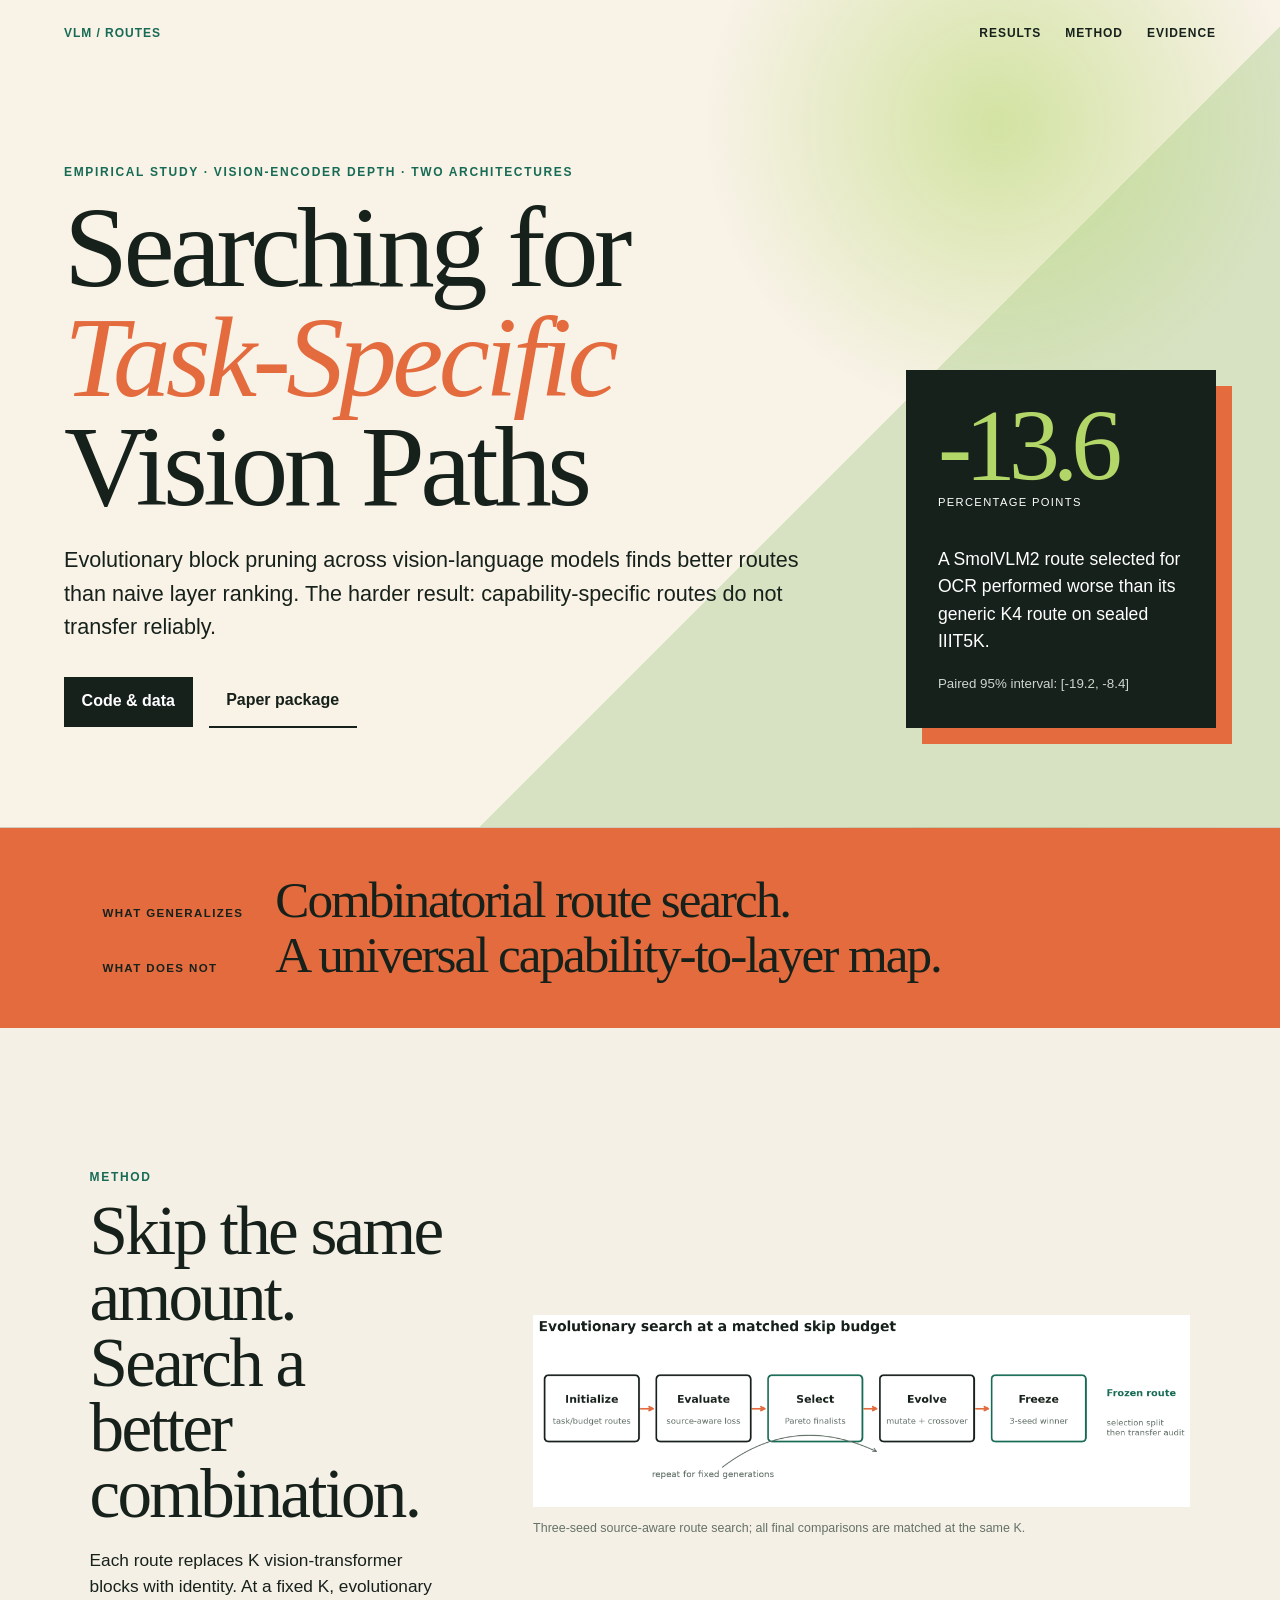
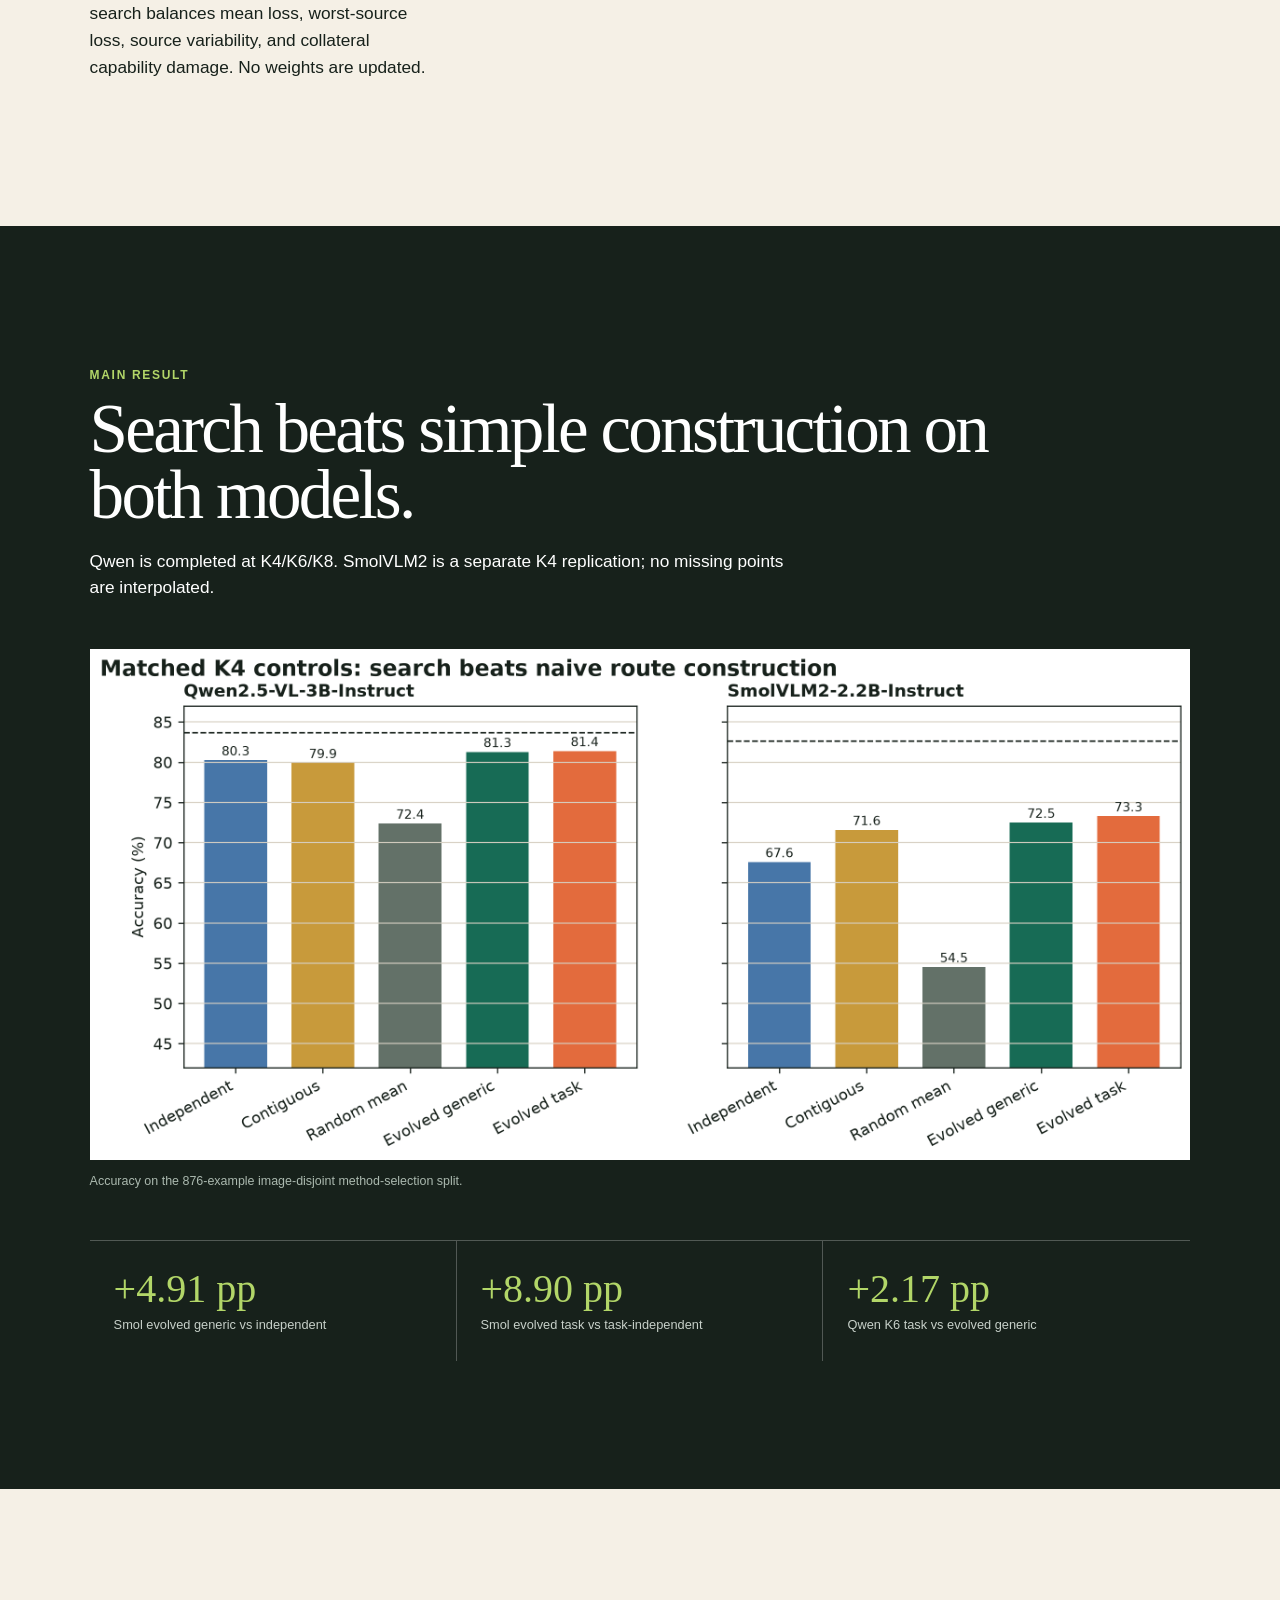
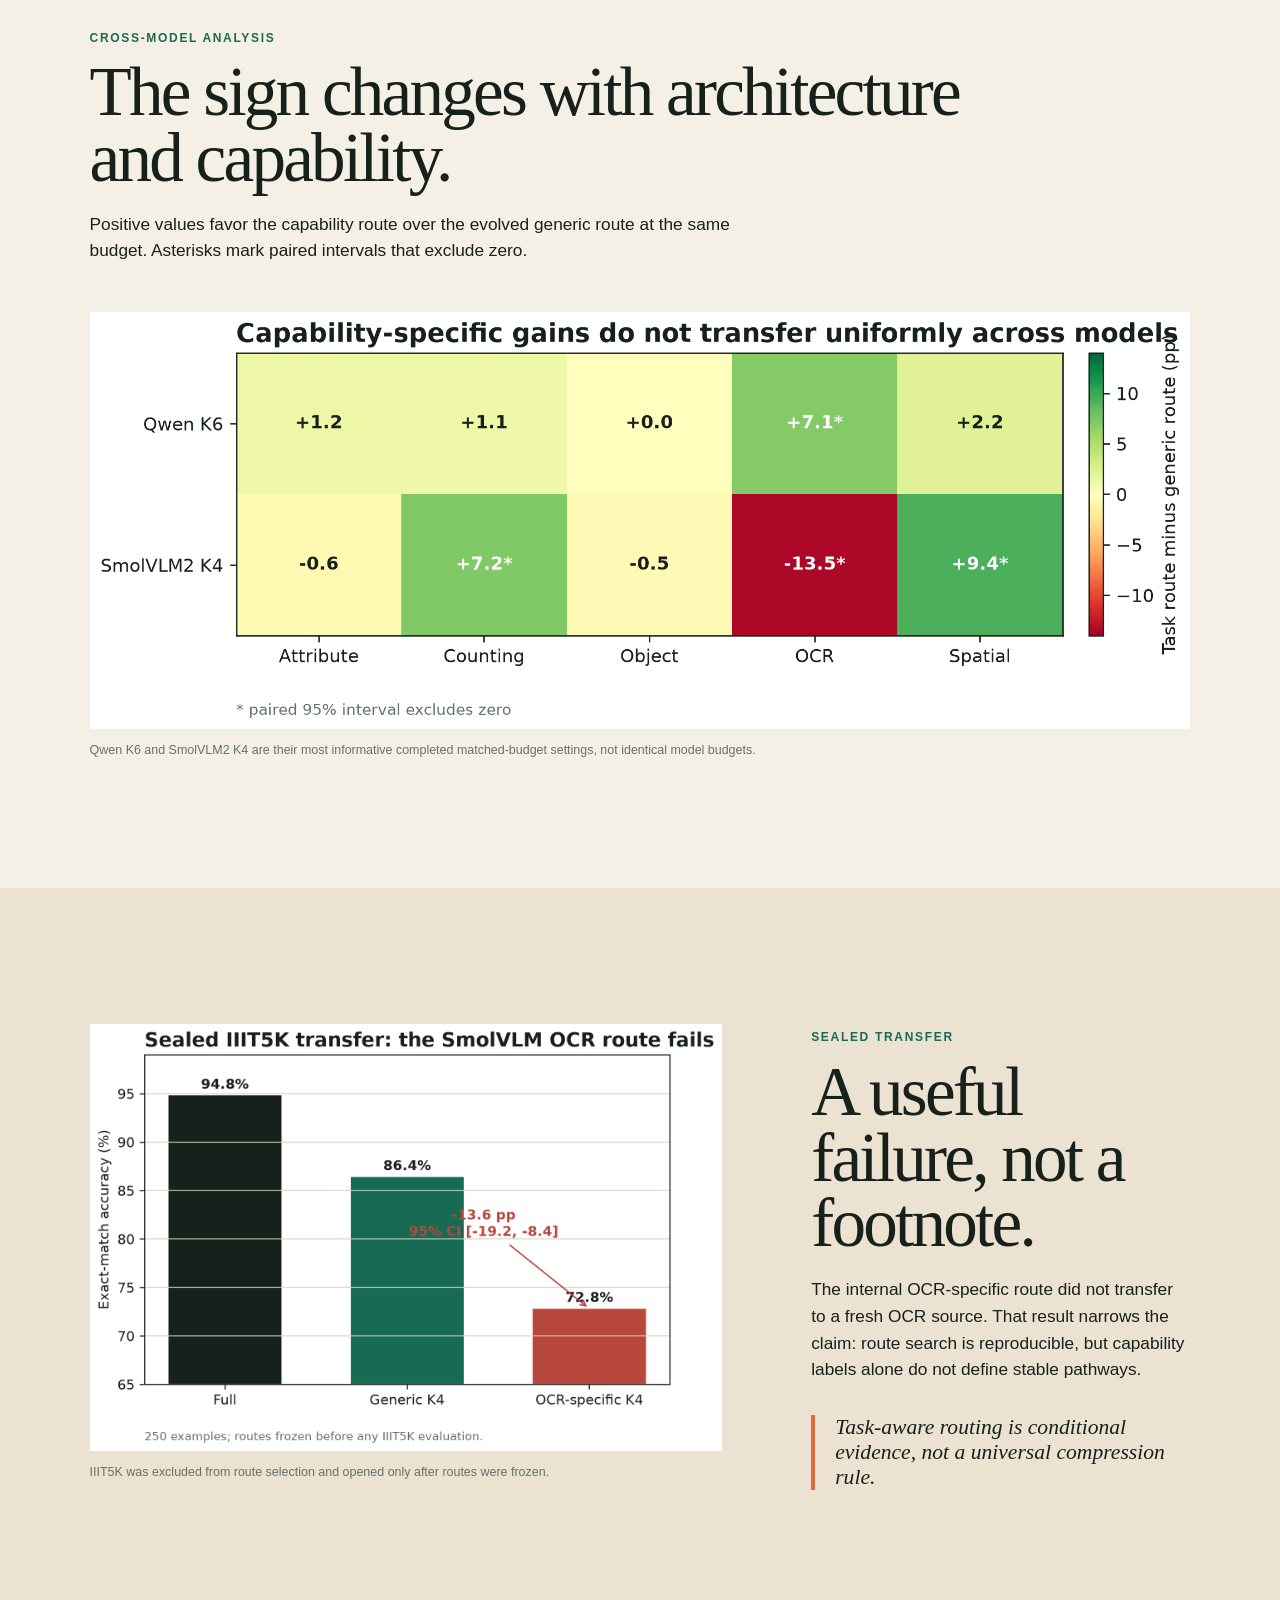
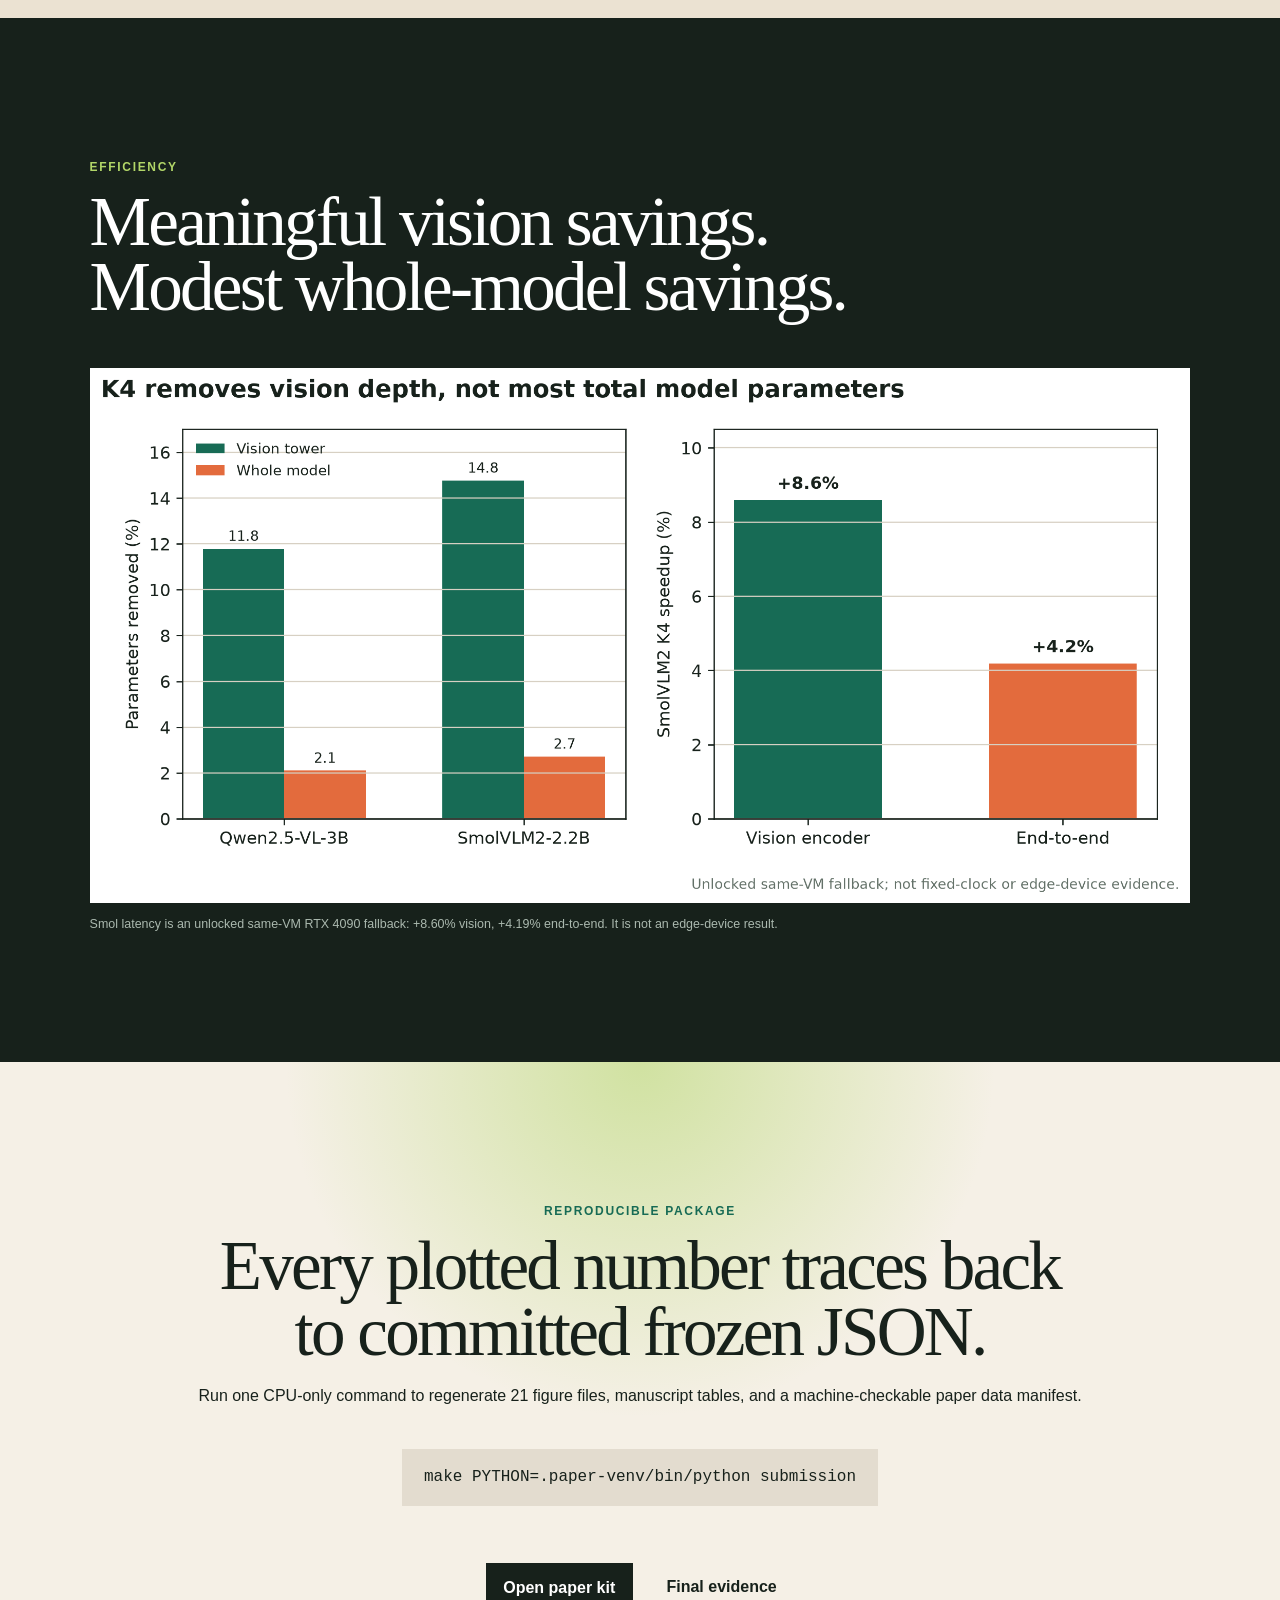
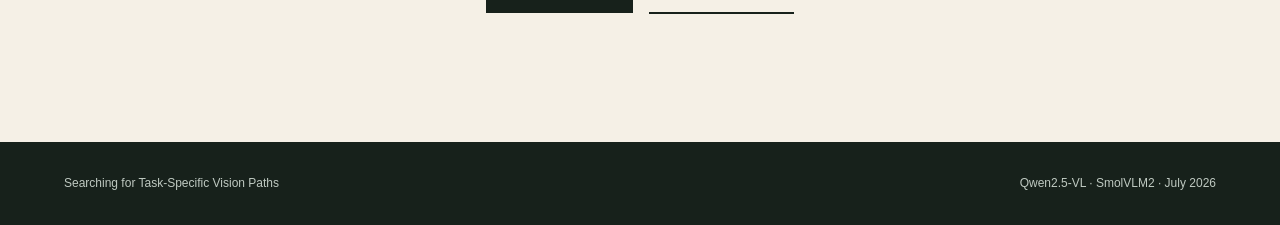
==== docs/index.html @ 417203da "Publish research site from docs" ====
<!doctype html>
<html lang="en">
<head>
  <meta charset="utf-8">
  <meta name="viewport" content="width=device-width, initial-scale=1">
  <meta name="description" content="Evolutionary vision-block pruning across Qwen2.5-VL and SmolVLM2.">
  <title>Searching for Task-Specific Vision Paths</title>
  <link rel="stylesheet" href="styles.css">
</head>
<body>
  <header class="hero">
    <nav><a class="mark" href="#top">VLM / ROUTES</a><div><a href="#results">Results</a><a href="#method">Method</a><a href="#evidence">Evidence</a></div></nav>
    <div id="top" class="hero-grid">
      <div>
        <p class="eyebrow">Empirical study · vision-encoder depth · two architectures</p>
        <h1>Searching for<br><em>Task-Specific</em><br>Vision Paths</h1>
        <p class="dek">Evolutionary block pruning across vision-language models finds better routes than naive layer ranking. The harder result: capability-specific routes do not transfer reliably.</p>
        <div class="actions"><a class="primary" href="https://github.com/TarunTomar122/vlm-bench">Code & data</a><a href="#paper">Paper package</a></div>
      </div>
      <aside class="finding-card">
        <span class="number">-13.6</span><span class="unit">percentage points</span>
        <p>A SmolVLM2 route selected for OCR performed worse than its generic K4 route on sealed IIIT5K.</p>
        <small>Paired 95% interval: [-19.2, -8.4]</small>
      </aside>
    </div>
  </header>

  <main>
    <section class="claim-band">
      <p>What generalizes</p><h2>Combinatorial route search.</h2>
      <p>What does not</p><h2>A universal capability-to-layer map.</h2>
    </section>

    <section id="method" class="section split">
      <div class="section-copy"><p class="eyebrow">Method</p><h2>Skip the same amount.<br>Search a better combination.</h2><p>Each route replaces K vision-transformer blocks with identity. At a fixed K, evolutionary search balances mean loss, worst-source loss, source variability, and collateral capability damage. No weights are updated.</p></div>
      <figure><img src="assets/generated-method-overview.png" alt="Evolutionary route search from initialization through frozen route selection"><figcaption>Three-seed source-aware route search; all final comparisons are matched at the same K.</figcaption></figure>
    </section>

    <section id="results" class="section dark">
      <div class="section-heading"><p class="eyebrow">Main result</p><h2>Search beats simple construction on both models.</h2><p>Qwen is completed at K4/K6/K8. SmolVLM2 is a separate K4 replication; no missing points are interpolated.</p></div>
      <figure class="wide"><img src="assets/generated-matched-k4-controls.png" alt="Matched K4 accuracy controls on Qwen and SmolVLM2"><figcaption>Accuracy on the 876-example image-disjoint method-selection split.</figcaption></figure>
      <div class="metrics"><div><strong>+4.91 pp</strong><span>Smol evolved generic vs independent</span></div><div><strong>+8.90 pp</strong><span>Smol evolved task vs task-independent</span></div><div><strong>+2.17 pp</strong><span>Qwen K6 task vs evolved generic</span></div></div>
    </section>

    <section class="section">
      <div class="section-heading"><p class="eyebrow">Cross-model analysis</p><h2>The sign changes with architecture and capability.</h2><p>Positive values favor the capability route over the evolved generic route at the same budget. Asterisks mark paired intervals that exclude zero.</p></div>
      <figure class="wide"><img src="assets/generated-cross-model-capability-heatmap.png" alt="Task-route advantage heatmap across capabilities and models"><figcaption>Qwen K6 and SmolVLM2 K4 are their most informative completed matched-budget settings, not identical model budgets.</figcaption></figure>
    </section>

    <section id="evidence" class="section transfer split reverse">
      <figure><img src="assets/generated-fresh-ocr-transfer.png" alt="Full, generic K4, and OCR-specific K4 SmolVLM2 accuracy on IIIT5K"><figcaption>IIIT5K was excluded from route selection and opened only after routes were frozen.</figcaption></figure>
      <div class="section-copy"><p class="eyebrow">Sealed transfer</p><h2>A useful failure, not a footnote.</h2><p>The internal OCR-specific route did not transfer to a fresh OCR source. That result narrows the claim: route search is reproducible, but capability labels alone do not define stable pathways.</p><blockquote>Task-aware routing is conditional evidence, not a universal compression rule.</blockquote></div>
    </section>

    <section class="section dark efficiency">
      <div class="section-heading"><p class="eyebrow">Efficiency</p><h2>Meaningful vision savings.<br>Modest whole-model savings.</h2></div>
      <figure class="wide"><img src="assets/generated-efficiency-summary.png" alt="K4 parameter reduction and SmolVLM2 latency speedup"><figcaption>Smol latency is an unlocked same-VM RTX 4090 fallback: +8.60% vision, +4.19% end-to-end. It is not an edge-device result.</figcaption></figure>
    </section>

    <section id="paper" class="section paper-cta">
      <p class="eyebrow">Reproducible package</p><h2>Every plotted number traces back to committed frozen JSON.</h2><p>Run one CPU-only command to regenerate 21 figure files, manuscript tables, and a machine-checkable paper data manifest.</p><code>make PYTHON=.paper-venv/bin/python submission</code><div class="actions"><a class="primary" href="https://github.com/TarunTomar122/vlm-bench/tree/main/paper">Open paper kit</a><a href="https://github.com/TarunTomar122/vlm-bench/tree/main/results/cross-model-replication-k4">Final evidence</a></div>
    </section>
  </main>

  <footer><span>Searching for Task-Specific Vision Paths</span><span>Qwen2.5-VL · SmolVLM2 · July 2026</span></footer>
</body>
</html>
---- docs/styles.css ----
:root { --ink:#17211b; --paper:#f5f0e6; --cream:#ebe2d2; --green:#176b55; --lime:#b2d668; --orange:#e36b3d; --muted:#657168; --line:rgba(23,33,27,.18); }
* { box-sizing:border-box; }
html { scroll-behavior:smooth; }
body { margin:0; background:var(--paper); color:var(--ink); font-family:"Trebuchet MS","Avenir Next",sans-serif; line-height:1.55; }
a { color:inherit; }
.hero { min-height:92vh; padding:1.5rem clamp(1.2rem,5vw,5.5rem) 4rem; background:radial-gradient(circle at 78% 15%,rgba(178,214,104,.54),transparent 24%),linear-gradient(135deg,#f8f2e7 0 62%,#d7e2c2 62%); border-bottom:1px solid var(--line); }
nav { display:flex; justify-content:space-between; align-items:center; text-transform:uppercase; letter-spacing:.08em; font-size:.75rem; font-weight:700; }
nav div { display:flex; gap:1.5rem; } nav a { text-decoration:none; } .mark { color:var(--green); }
.hero-grid { max-width:1280px; margin:clamp(5rem,12vh,9rem) auto 0; display:grid; grid-template-columns:minmax(0,1.55fr) minmax(270px,.65fr); gap:8vw; align-items:end; }
.eyebrow { color:var(--green); text-transform:uppercase; letter-spacing:.14em; font-weight:800; font-size:.75rem; }
h1,h2 { font-family:Georgia,"Times New Roman",serif; letter-spacing:-.04em; line-height:.95; margin:.35rem 0 1.25rem; }
h1 { font-size:clamp(3.9rem,9vw,8.8rem); font-weight:500; } h1 em { color:var(--orange); font-weight:500; }
h2 { font-size:clamp(2.5rem,5.4vw,5.3rem); font-weight:500; }
.dek { max-width:760px; font-size:clamp(1.05rem,1.8vw,1.35rem); }
.actions { display:flex; gap:1rem; align-items:center; margin-top:2rem; flex-wrap:wrap; }
.actions a { padding:.8rem 1.1rem; font-weight:800; text-decoration:none; border-bottom:2px solid var(--ink); }
.actions .primary { background:var(--ink); color:white; border:0; }
.finding-card { background:var(--ink); color:white; padding:2rem; transform:rotate(1.5deg); box-shadow:16px 16px 0 var(--orange); }
.finding-card .number { display:block; color:var(--lime); font:500 clamp(4rem,8vw,7.5rem)/.85 Georgia,serif; letter-spacing:-.07em; }
.finding-card .unit { text-transform:uppercase; letter-spacing:.12em; font-size:.7rem; }
.finding-card p { font-size:1.1rem; margin:2rem 0 1rem; }
.finding-card small { color:#ccd6ce; }
.claim-band { display:grid; grid-template-columns:auto 1fr; gap:.4rem 2rem; align-items:baseline; padding:3rem clamp(1.2rem,8vw,9rem); background:var(--orange); }
.claim-band p { margin:0; text-transform:uppercase; font-size:.72rem; letter-spacing:.12em; font-weight:800; }
.claim-band h2 { margin:0; font-size:clamp(2rem,4vw,4.5rem); }
.section { padding:clamp(5rem,10vw,9rem) clamp(1.2rem,7vw,8rem); }
.split { display:grid; grid-template-columns:minmax(260px,.7fr) minmax(0,1.3fr); gap:7vw; align-items:center; }
.reverse { grid-template-columns:minmax(0,1.25fr) minmax(260px,.75fr); }
.section-copy p:not(.eyebrow), .section-heading>p:not(.eyebrow) { max-width:700px; font-size:1.08rem; }
figure { margin:0; } figure img { display:block; width:100%; height:auto; background:white; } figcaption { color:var(--muted); font-size:.78rem; margin-top:.75rem; max-width:850px; }
.wide { max-width:1120px; margin:3rem auto 0; }
.dark { background:var(--ink); color:white; } .dark .eyebrow { color:var(--lime); } .dark figcaption { color:#abb9af; }
.dark figure img { border:1px solid rgba(255,255,255,.15); }
.section-heading { max-width:900px; }
.metrics { max-width:1120px; margin:3rem auto 0; display:grid; grid-template-columns:repeat(3,1fr); border-top:1px solid rgba(255,255,255,.25); }
.metrics div { padding:1.5rem; border-right:1px solid rgba(255,255,255,.25); }
.metrics div:last-child { border:0; } .metrics strong { display:block; color:var(--lime); font:500 2.5rem Georgia,serif; } .metrics span { color:#c7d0c9; font-size:.8rem; }
.transfer { background:var(--cream); }
blockquote { margin:2rem 0 0; padding-left:1.25rem; border-left:4px solid var(--orange); font:italic 1.35rem Georgia,serif; }
.paper-cta { text-align:center; background:radial-gradient(circle at 50% 0,rgba(178,214,104,.55),transparent 38%); }
.paper-cta h2,.paper-cta p { max-width:900px; margin-left:auto; margin-right:auto; } .paper-cta code { display:inline-block; margin:1.5rem 0; padding:1rem 1.4rem; background:#e3dccf; font-size:clamp(.75rem,1.5vw,1rem); } .paper-cta .actions { justify-content:center; }
footer { display:flex; justify-content:space-between; gap:1rem; padding:2rem clamp(1.2rem,5vw,5rem); background:var(--ink); color:#bfc9c1; font-size:.75rem; }
@media (max-width:800px) { .hero { min-height:auto; background:radial-gradient(circle at 80% 8%,rgba(178,214,104,.55),transparent 20%),var(--paper); } nav div { display:none; } .hero-grid,.split,.reverse { grid-template-columns:1fr; } .finding-card { margin-top:2rem; transform:none; box-shadow:10px 10px 0 var(--orange); } .claim-band { grid-template-columns:1fr; gap:0; } .claim-band h2 { margin-bottom:1.5rem; } .metrics { grid-template-columns:1fr; } .metrics div { border-right:0; border-bottom:1px solid rgba(255,255,255,.25); } footer { flex-direction:column; } }
@media (prefers-reduced-motion:no-preference) { .hero-grid>* { animation:rise .7s ease-out both; } .hero-grid>*:nth-child(2) { animation-delay:.14s; } @keyframes rise { from { opacity:0; transform:translateY(24px); } to { opacity:1; transform:translateY(0); } } }
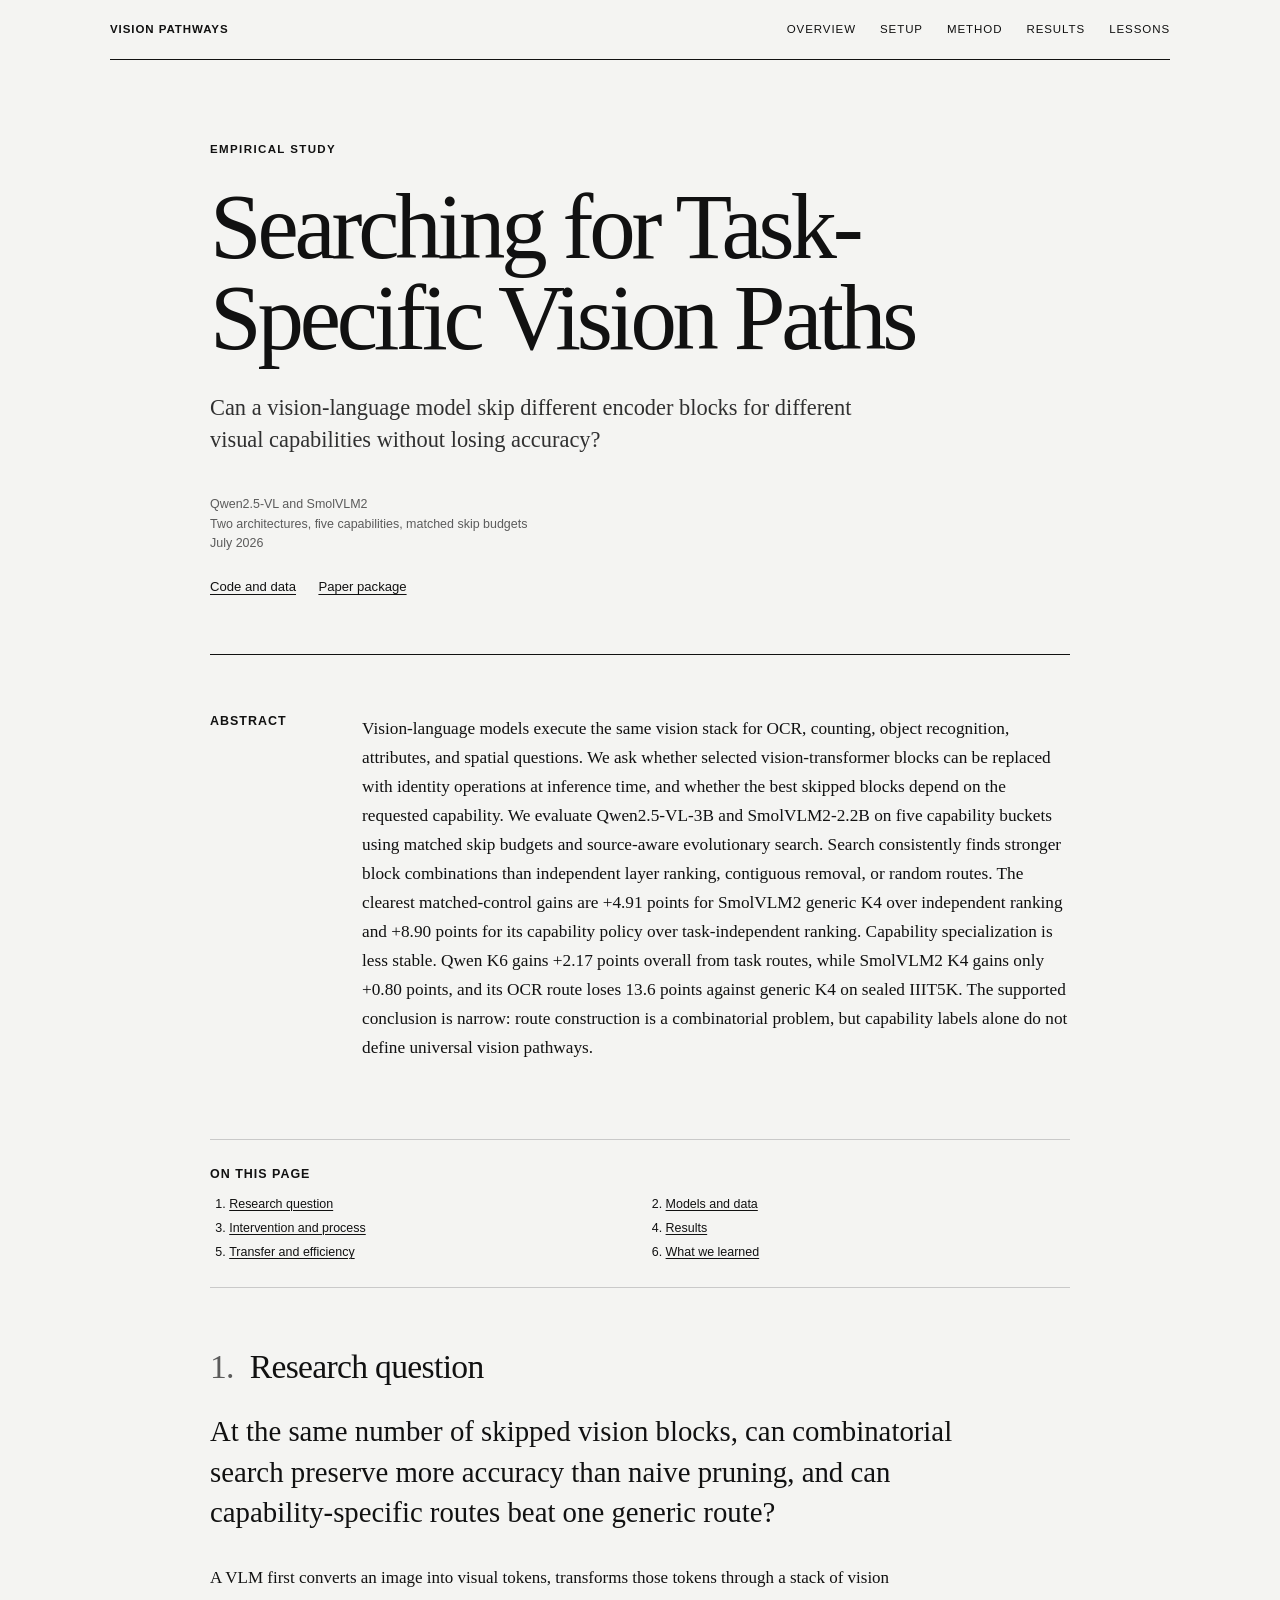
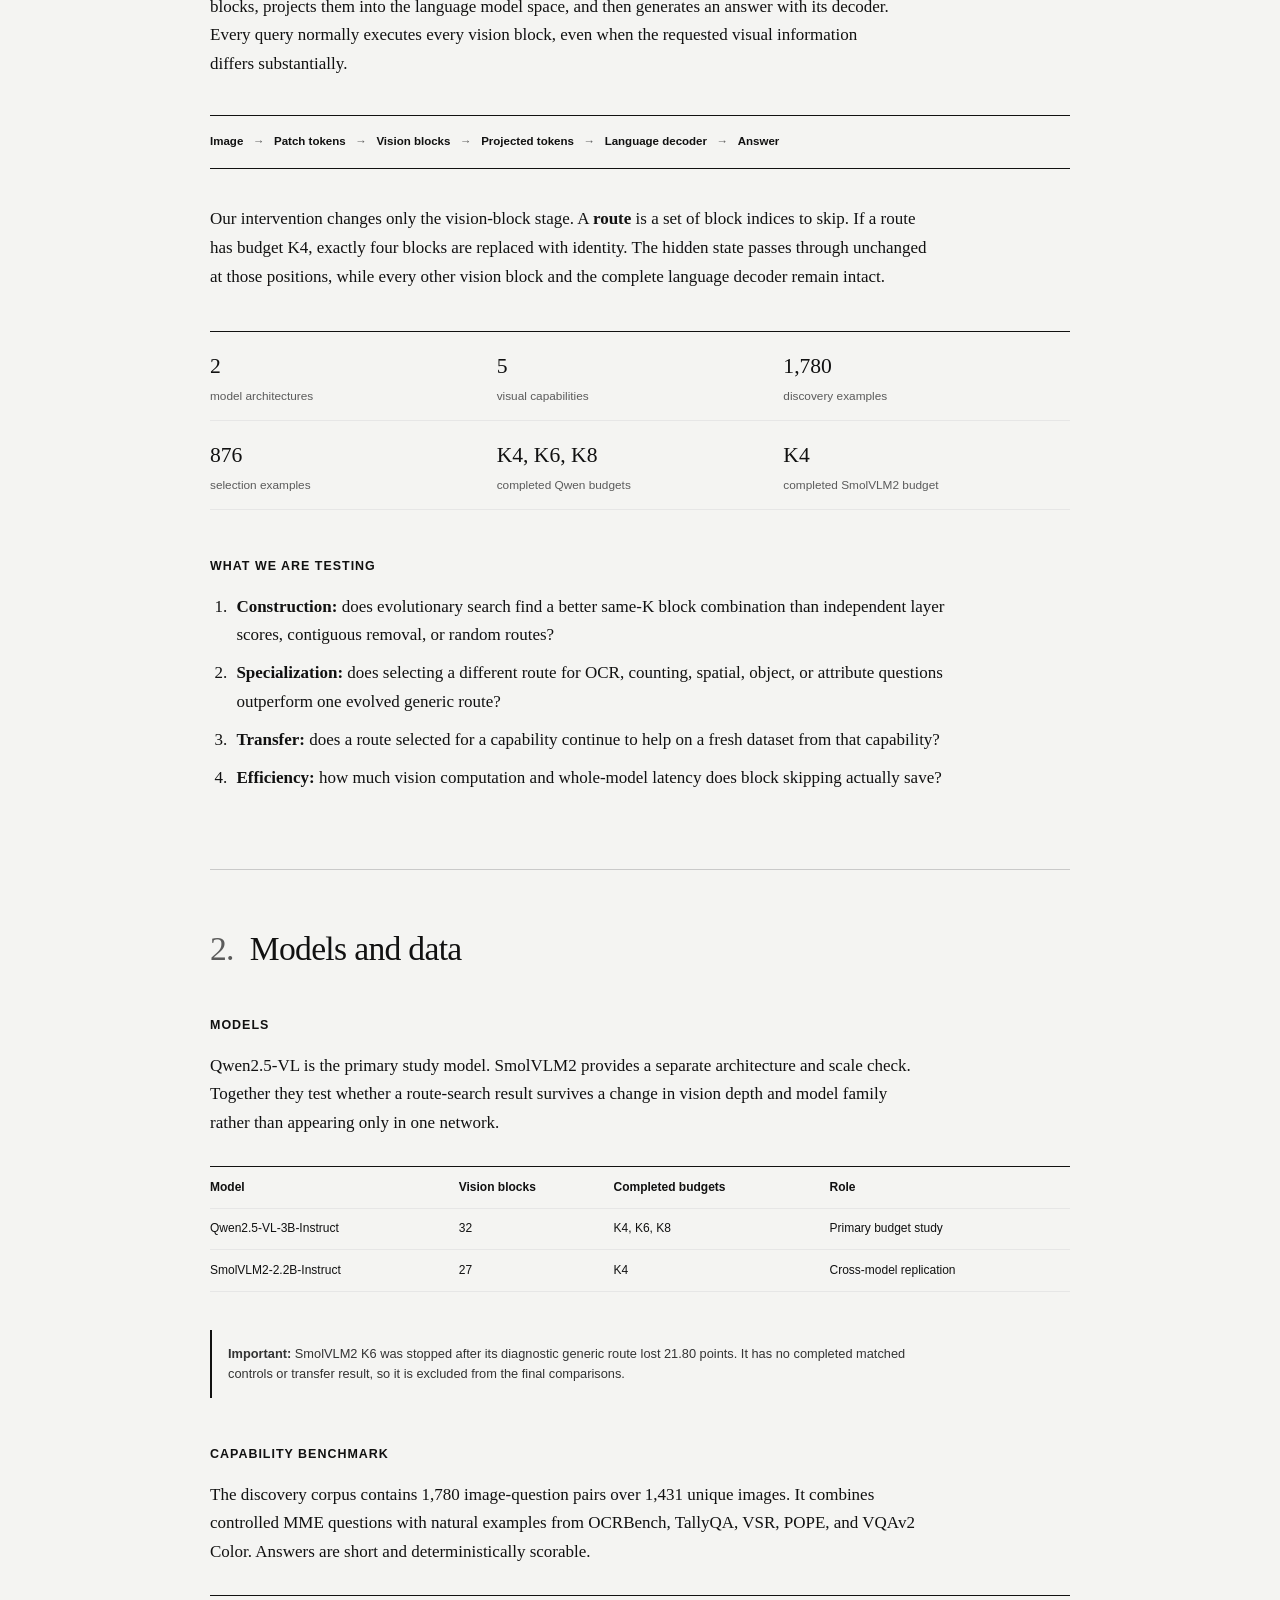
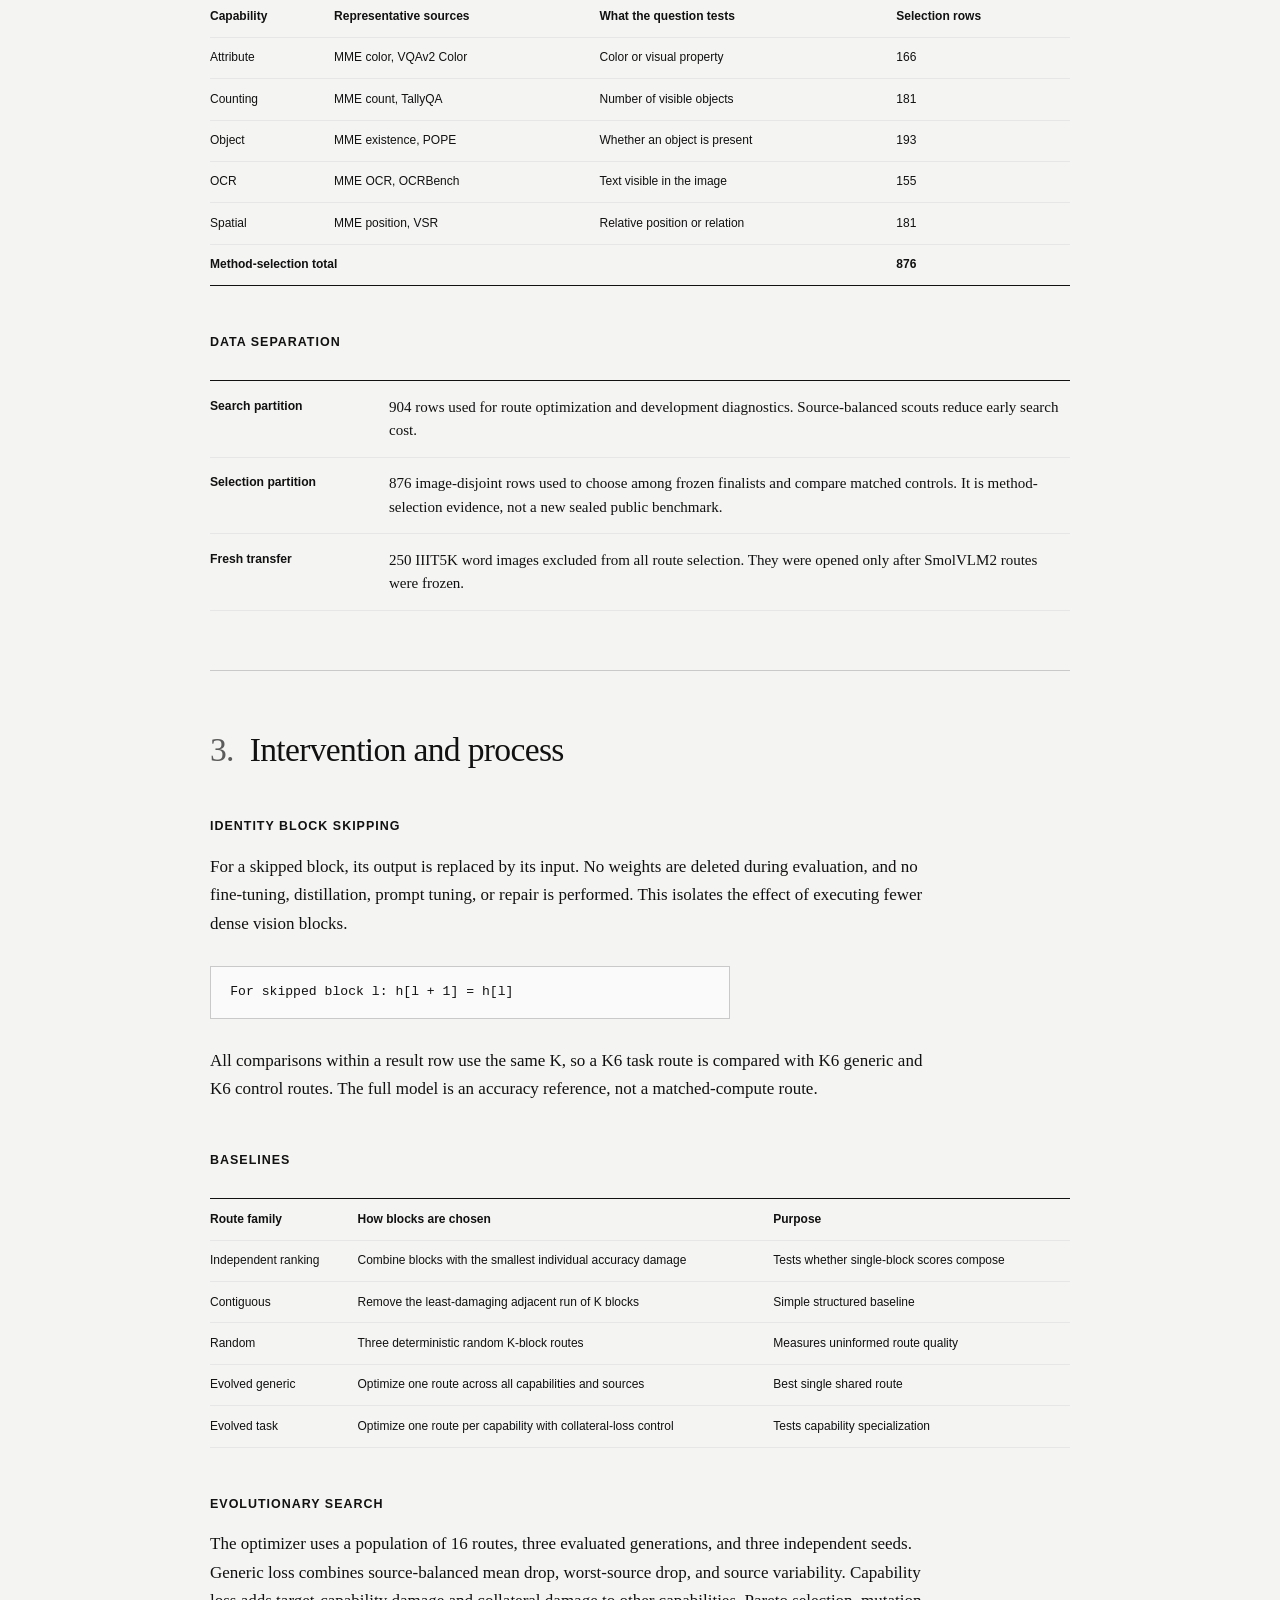
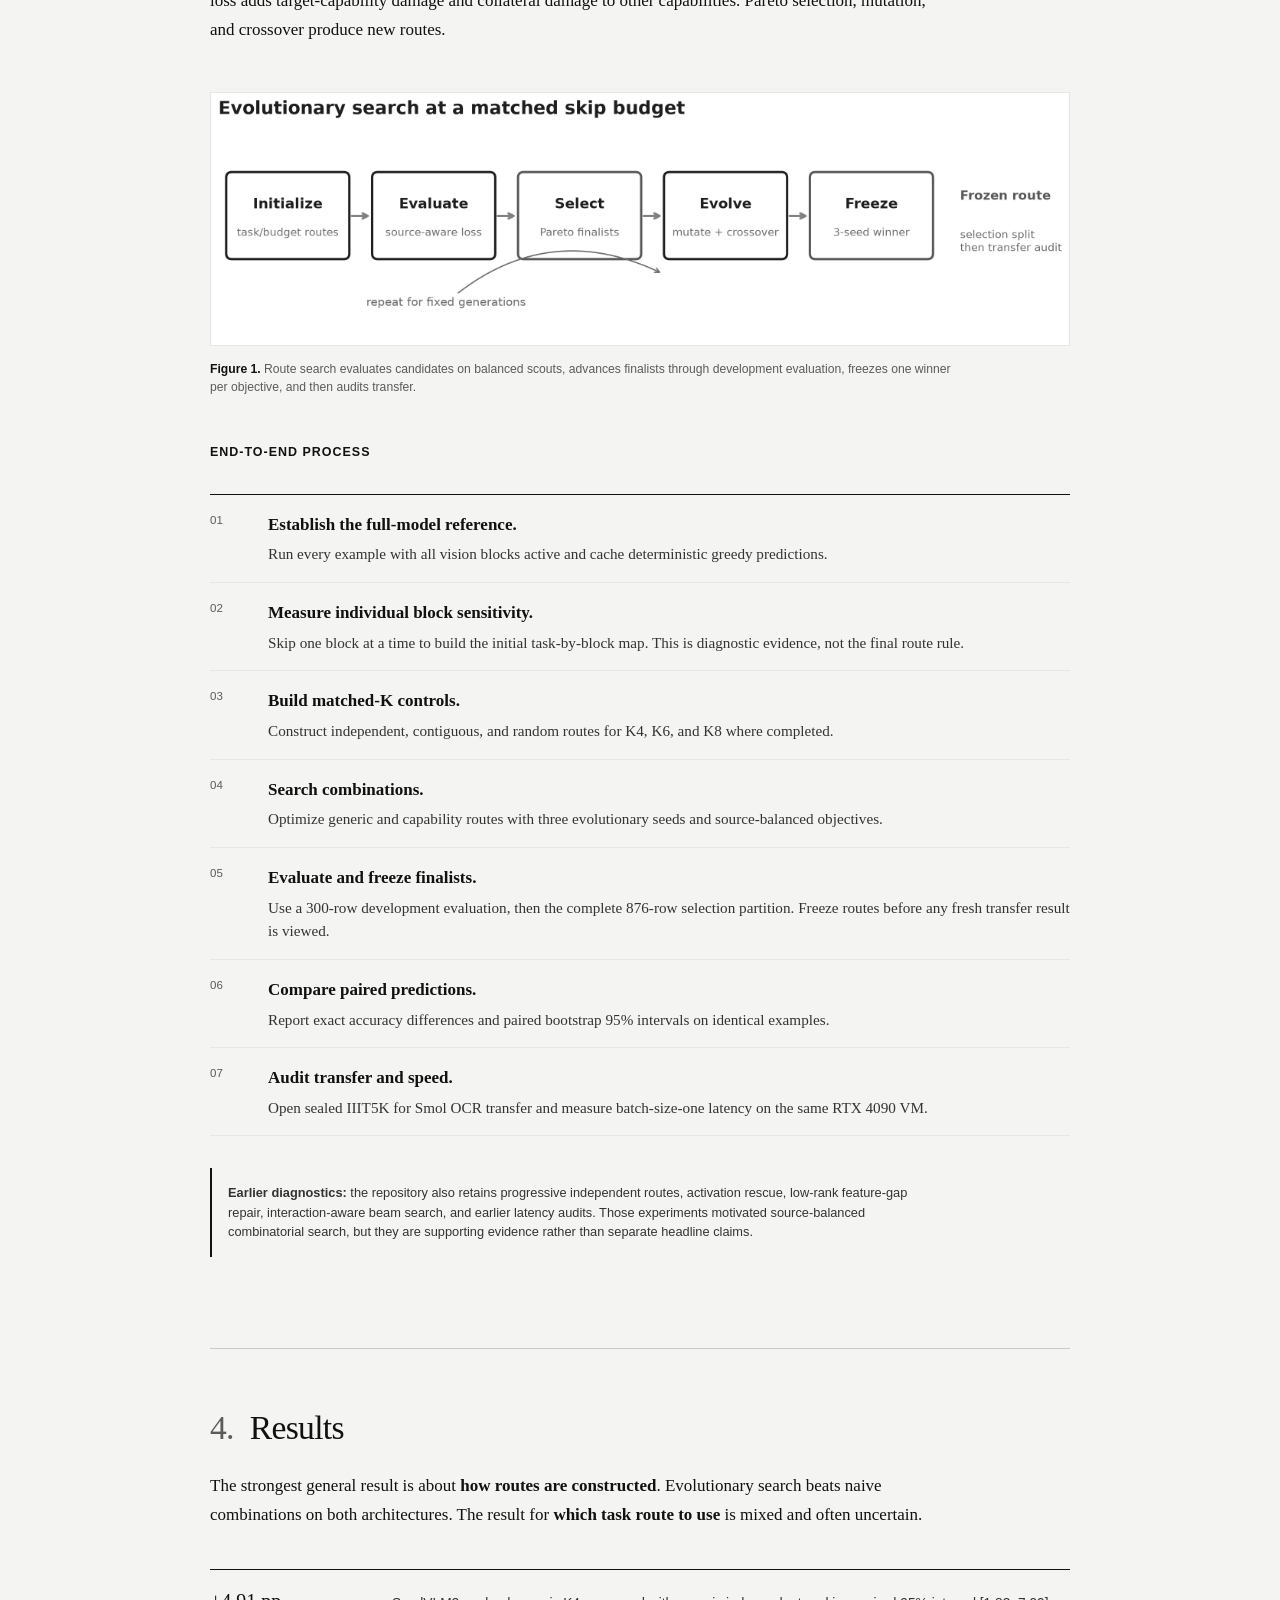
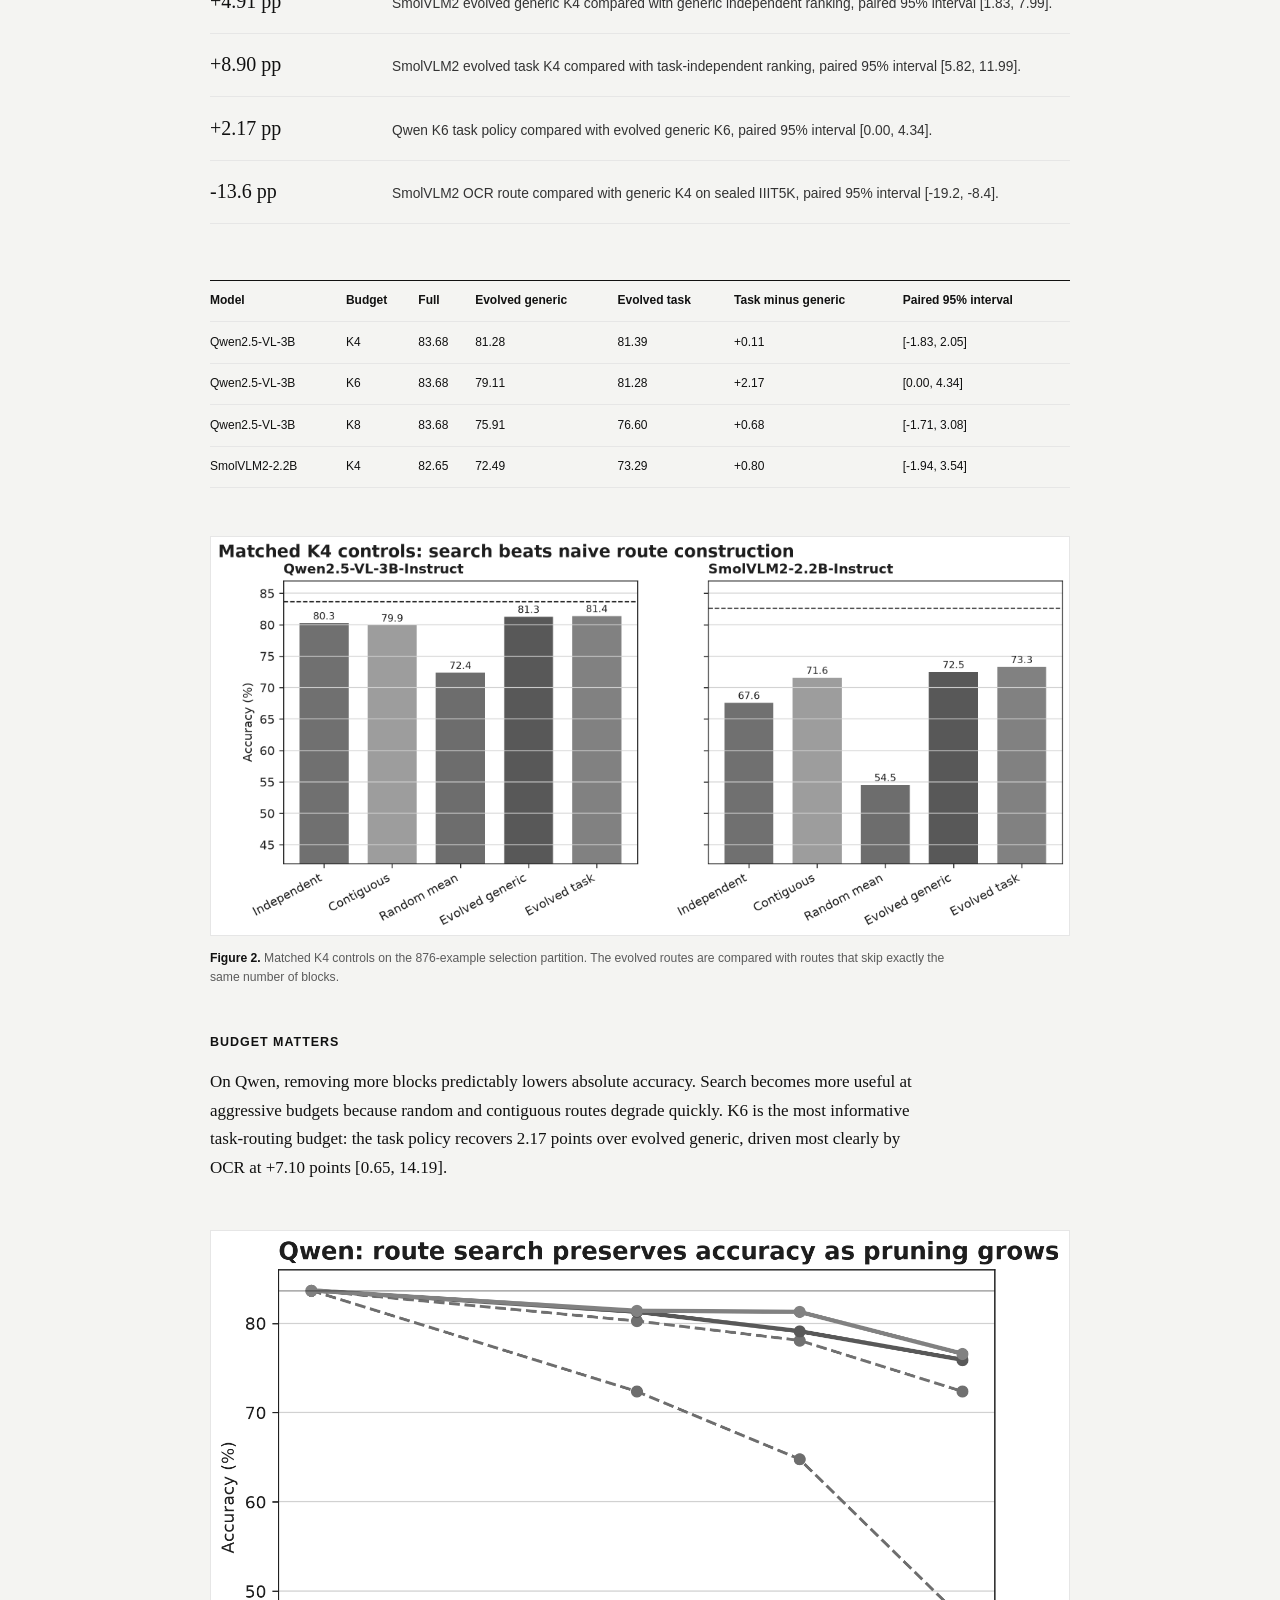
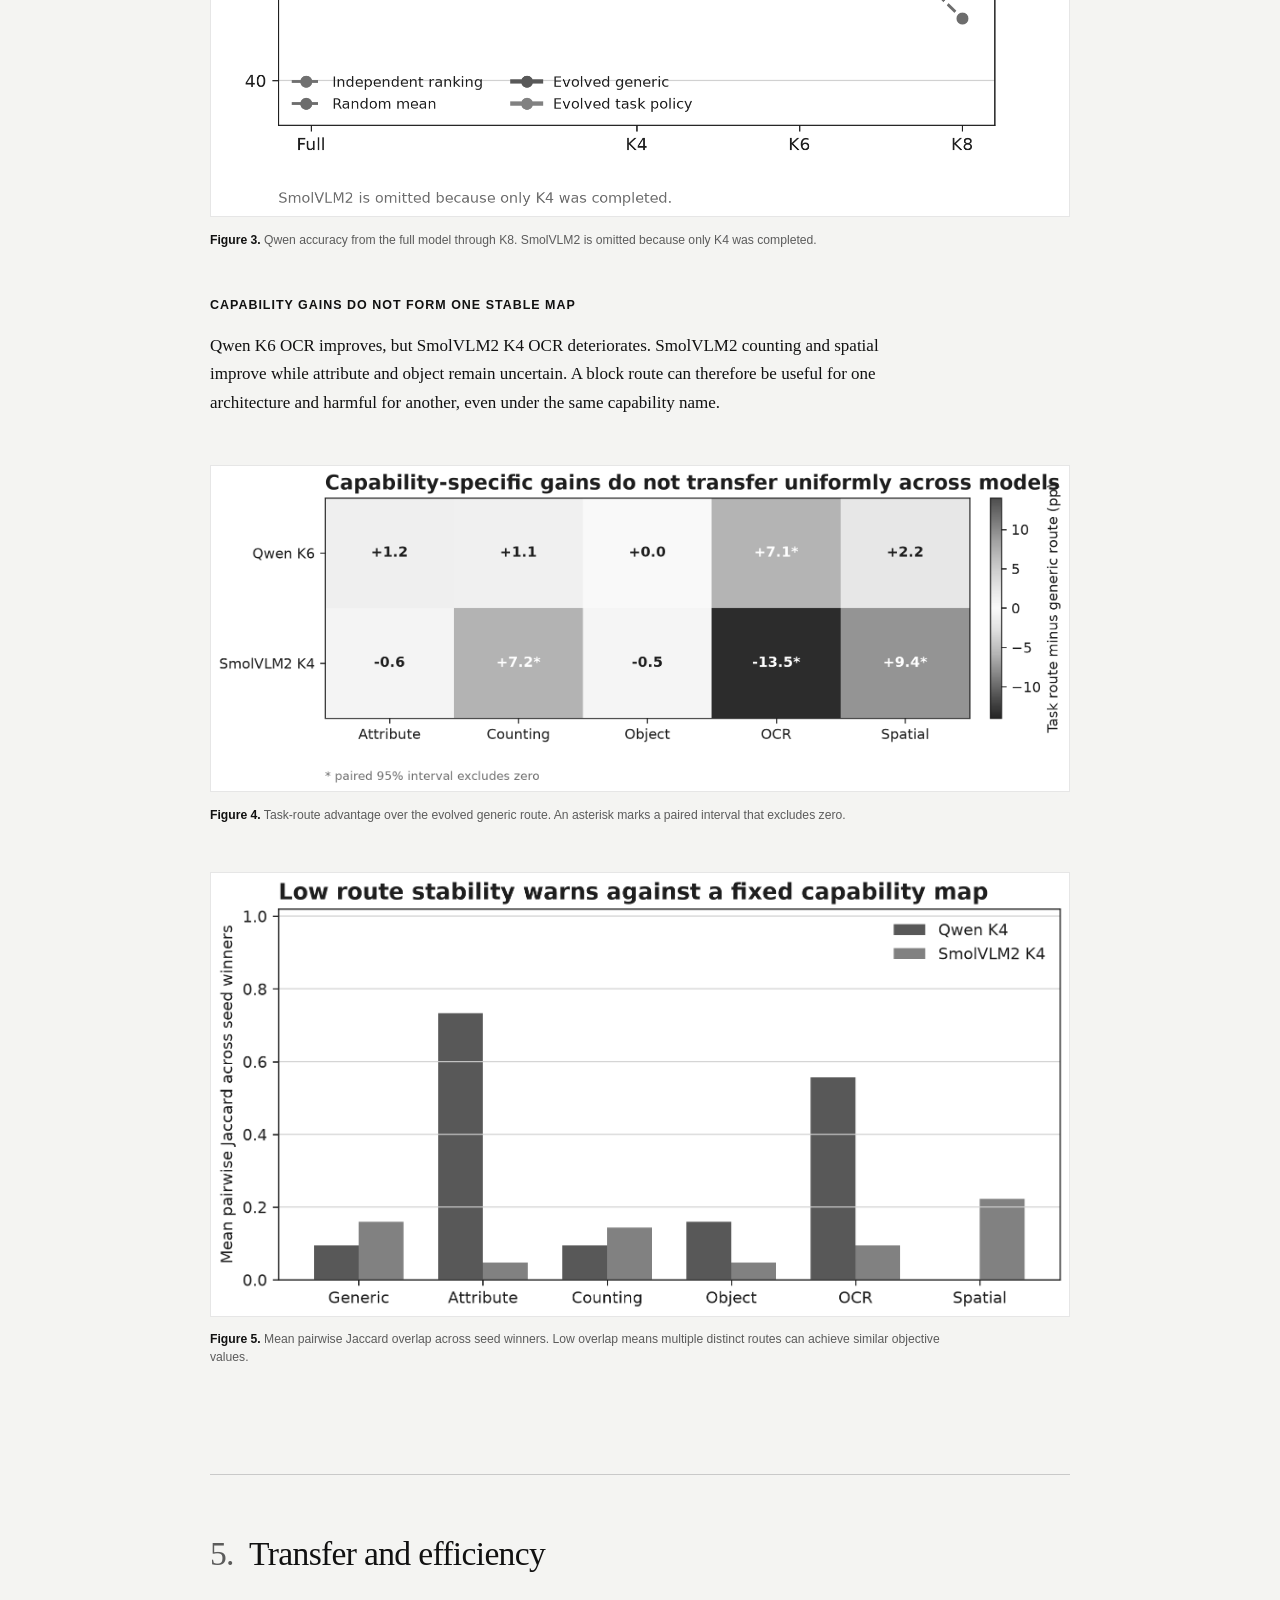
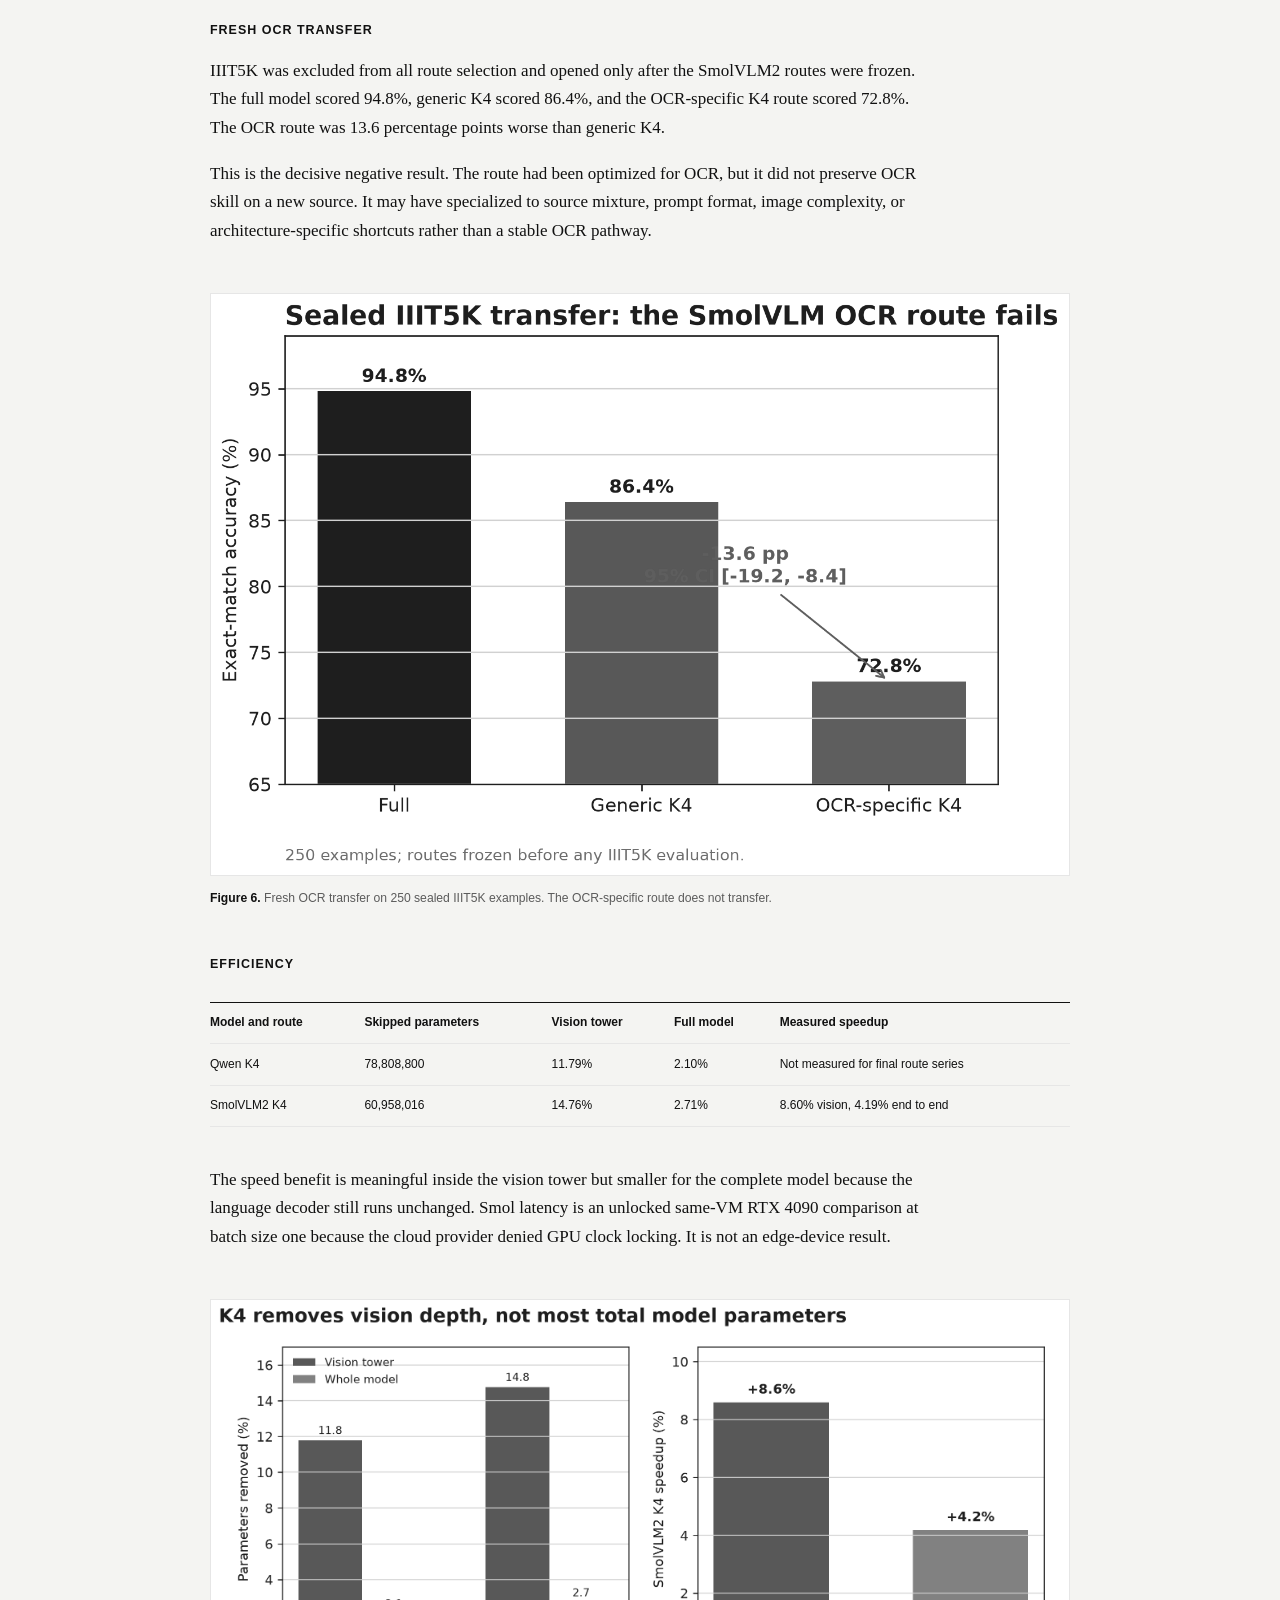
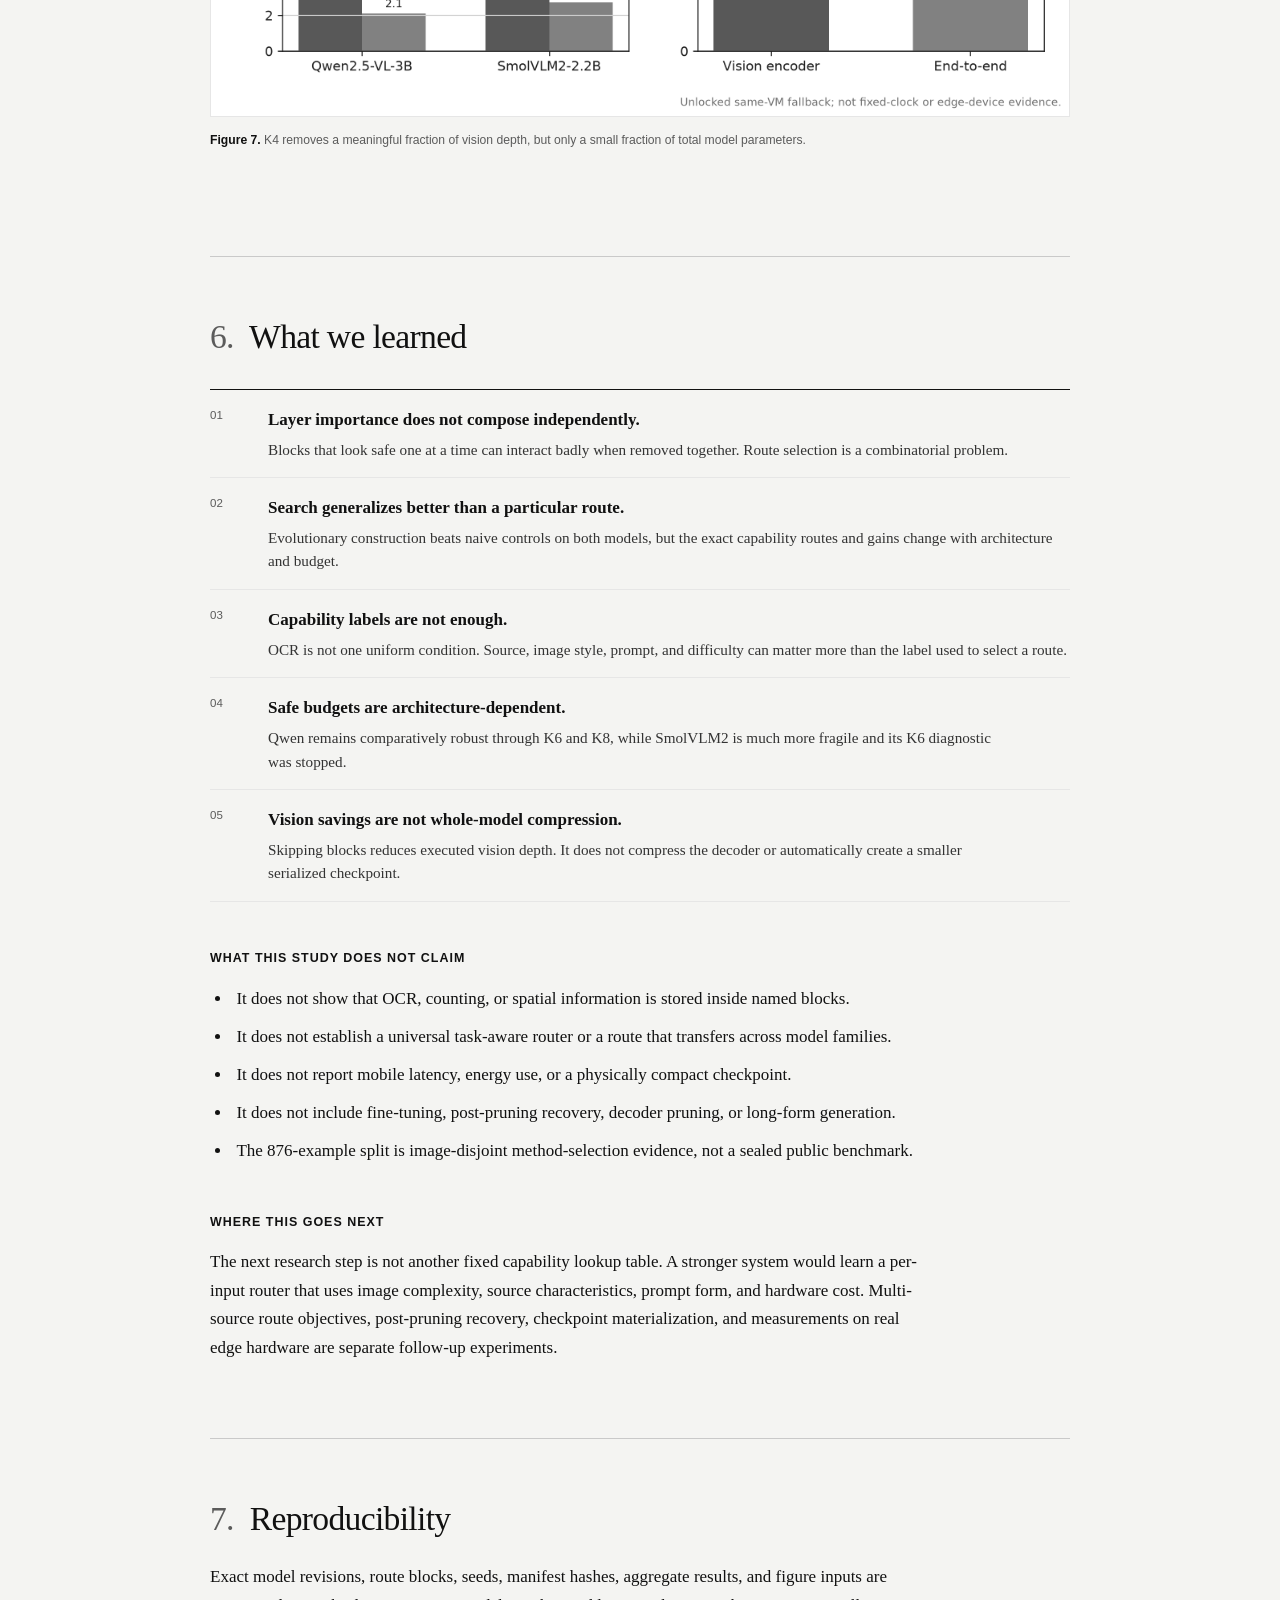
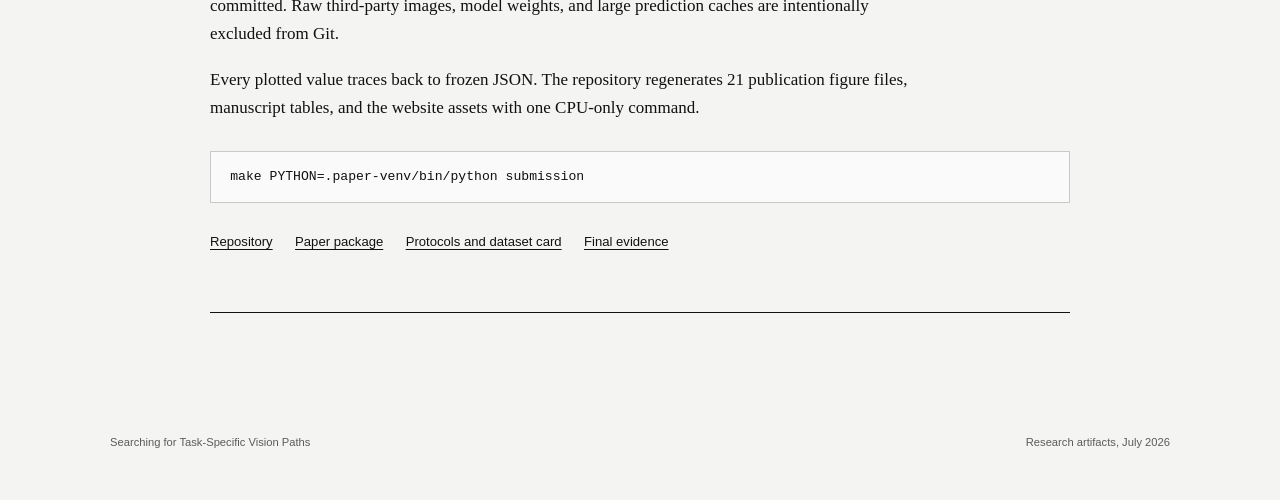
==== commit 810f0ad5: "Expand research website" ====
--- a/docs/index.html
+++ b/docs/index.html
@@ -3,65 +3,284 @@
 <head>
   <meta charset="utf-8">
   <meta name="viewport" content="width=device-width, initial-scale=1">
-  <meta name="description" content="Evolutionary vision-block pruning across Qwen2.5-VL and SmolVLM2.">
+  <meta name="description" content="An empirical study of evolutionary vision-block pruning across Qwen2.5-VL and SmolVLM2.">
   <title>Searching for Task-Specific Vision Paths</title>
   <link rel="stylesheet" href="styles.css">
 </head>
 <body>
-  <header class="hero">
-    <nav><a class="mark" href="#top">VLM / ROUTES</a><div><a href="#results">Results</a><a href="#method">Method</a><a href="#evidence">Evidence</a></div></nav>
-    <div id="top" class="hero-grid">
-      <div>
-        <p class="eyebrow">Empirical study · vision-encoder depth · two architectures</p>
-        <h1>Searching for<br><em>Task-Specific</em><br>Vision Paths</h1>
-        <p class="dek">Evolutionary block pruning across vision-language models finds better routes than naive layer ranking. The harder result: capability-specific routes do not transfer reliably.</p>
-        <div class="actions"><a class="primary" href="https://github.com/TarunTomar122/vlm-bench">Code & data</a><a href="#paper">Paper package</a></div>
-      </div>
-      <aside class="finding-card">
-        <span class="number">-13.6</span><span class="unit">percentage points</span>
-        <p>A SmolVLM2 route selected for OCR performed worse than its generic K4 route on sealed IIIT5K.</p>
-        <small>Paired 95% interval: [-19.2, -8.4]</small>
-      </aside>
-    </div>
+  <header class="site-header">
+    <a class="wordmark" href="#top">Vision Pathways</a>
+    <nav aria-label="Page navigation">
+      <a href="#overview">Overview</a>
+      <a href="#setup">Setup</a>
+      <a href="#method">Method</a>
+      <a href="#results">Results</a>
+      <a href="#lessons">Lessons</a>
+    </nav>
   </header>
 
-  <main>
-    <section class="claim-band">
-      <p>What generalizes</p><h2>Combinatorial route search.</h2>
-      <p>What does not</p><h2>A universal capability-to-layer map.</h2>
-    </section>
-
-    <section id="method" class="section split">
-      <div class="section-copy"><p class="eyebrow">Method</p><h2>Skip the same amount.<br>Search a better combination.</h2><p>Each route replaces K vision-transformer blocks with identity. At a fixed K, evolutionary search balances mean loss, worst-source loss, source variability, and collateral capability damage. No weights are updated.</p></div>
-      <figure><img src="assets/generated-method-overview.png" alt="Evolutionary route search from initialization through frozen route selection"><figcaption>Three-seed source-aware route search; all final comparisons are matched at the same K.</figcaption></figure>
-    </section>
-
-    <section id="results" class="section dark">
-      <div class="section-heading"><p class="eyebrow">Main result</p><h2>Search beats simple construction on both models.</h2><p>Qwen is completed at K4/K6/K8. SmolVLM2 is a separate K4 replication; no missing points are interpolated.</p></div>
-      <figure class="wide"><img src="assets/generated-matched-k4-controls.png" alt="Matched K4 accuracy controls on Qwen and SmolVLM2"><figcaption>Accuracy on the 876-example image-disjoint method-selection split.</figcaption></figure>
-      <div class="metrics"><div><strong>+4.91 pp</strong><span>Smol evolved generic vs independent</span></div><div><strong>+8.90 pp</strong><span>Smol evolved task vs task-independent</span></div><div><strong>+2.17 pp</strong><span>Qwen K6 task vs evolved generic</span></div></div>
-    </section>
-
-    <section class="section">
-      <div class="section-heading"><p class="eyebrow">Cross-model analysis</p><h2>The sign changes with architecture and capability.</h2><p>Positive values favor the capability route over the evolved generic route at the same budget. Asterisks mark paired intervals that exclude zero.</p></div>
-      <figure class="wide"><img src="assets/generated-cross-model-capability-heatmap.png" alt="Task-route advantage heatmap across capabilities and models"><figcaption>Qwen K6 and SmolVLM2 K4 are their most informative completed matched-budget settings, not identical model budgets.</figcaption></figure>
-    </section>
-
-    <section id="evidence" class="section transfer split reverse">
-      <figure><img src="assets/generated-fresh-ocr-transfer.png" alt="Full, generic K4, and OCR-specific K4 SmolVLM2 accuracy on IIIT5K"><figcaption>IIIT5K was excluded from route selection and opened only after routes were frozen.</figcaption></figure>
-      <div class="section-copy"><p class="eyebrow">Sealed transfer</p><h2>A useful failure, not a footnote.</h2><p>The internal OCR-specific route did not transfer to a fresh OCR source. That result narrows the claim: route search is reproducible, but capability labels alone do not define stable pathways.</p><blockquote>Task-aware routing is conditional evidence, not a universal compression rule.</blockquote></div>
-    </section>
-
-    <section class="section dark efficiency">
-      <div class="section-heading"><p class="eyebrow">Efficiency</p><h2>Meaningful vision savings.<br>Modest whole-model savings.</h2></div>
-      <figure class="wide"><img src="assets/generated-efficiency-summary.png" alt="K4 parameter reduction and SmolVLM2 latency speedup"><figcaption>Smol latency is an unlocked same-VM RTX 4090 fallback: +8.60% vision, +4.19% end-to-end. It is not an edge-device result.</figcaption></figure>
-    </section>
-
-    <section id="paper" class="section paper-cta">
-      <p class="eyebrow">Reproducible package</p><h2>Every plotted number traces back to committed frozen JSON.</h2><p>Run one CPU-only command to regenerate 21 figure files, manuscript tables, and a machine-checkable paper data manifest.</p><code>make PYTHON=.paper-venv/bin/python submission</code><div class="actions"><a class="primary" href="https://github.com/TarunTomar122/vlm-bench/tree/main/paper">Open paper kit</a><a href="https://github.com/TarunTomar122/vlm-bench/tree/main/results/cross-model-replication-k4">Final evidence</a></div>
+  <main id="top" class="paper">
+    <header class="paper-header">
+      <p class="paper-type">Empirical study</p>
+      <h1>Searching for Task-Specific Vision Paths</h1>
+      <p class="subtitle">Can a vision-language model skip different encoder blocks for different visual capabilities without losing accuracy?</p>
+      <p class="metadata">Qwen2.5-VL and SmolVLM2<br>Two architectures, five capabilities, matched skip budgets<br>July 2026</p>
+      <p class="links">
+        <a href="https://github.com/TarunTomar122/vision-pathways">Code and data</a>
+        <a href="https://github.com/TarunTomar122/vision-pathways/tree/main/paper">Paper package</a>
+      </p>
+    </header>
+
+    <section id="abstract" class="abstract">
+      <h2>Abstract</h2>
+      <p>Vision-language models execute the same vision stack for OCR, counting, object recognition, attributes, and spatial questions. We ask whether selected vision-transformer blocks can be replaced with identity operations at inference time, and whether the best skipped blocks depend on the requested capability. We evaluate Qwen2.5-VL-3B and SmolVLM2-2.2B on five capability buckets using matched skip budgets and source-aware evolutionary search. Search consistently finds stronger block combinations than independent layer ranking, contiguous removal, or random routes. The clearest matched-control gains are +4.91 points for SmolVLM2 generic K4 over independent ranking and +8.90 points for its capability policy over task-independent ranking. Capability specialization is less stable. Qwen K6 gains +2.17 points overall from task routes, while SmolVLM2 K4 gains only +0.80 points, and its OCR route loses 13.6 points against generic K4 on sealed IIIT5K. The supported conclusion is narrow: route construction is a combinatorial problem, but capability labels alone do not define universal vision pathways.</p>
+    </section>
+
+    <aside class="contents" aria-label="Contents">
+      <p>On this page</p>
+      <ol>
+        <li><a href="#overview">Research question</a></li>
+        <li><a href="#setup">Models and data</a></li>
+        <li><a href="#method">Intervention and process</a></li>
+        <li><a href="#results">Results</a></li>
+        <li><a href="#transfer">Transfer and efficiency</a></li>
+        <li><a href="#lessons">What we learned</a></li>
+      </ol>
+    </aside>
+
+    <section id="overview">
+      <h2><span>1.</span> Research question</h2>
+      <p class="question">At the same number of skipped vision blocks, can combinatorial search preserve more accuracy than naive pruning, and can capability-specific routes beat one generic route?</p>
+      <p>A VLM first converts an image into visual tokens, transforms those tokens through a stack of vision blocks, projects them into the language model space, and then generates an answer with its decoder. Every query normally executes every vision block, even when the requested visual information differs substantially.</p>
+
+      <div class="pipeline" aria-label="Vision-language model processing pipeline">
+        <span>Image</span><b>&rarr;</b><span>Patch tokens</span><b>&rarr;</b><span>Vision blocks</span><b>&rarr;</b><span>Projected tokens</span><b>&rarr;</b><span>Language decoder</span><b>&rarr;</b><span>Answer</span>
+      </div>
+
+      <p>Our intervention changes only the vision-block stage. A <strong>route</strong> is a set of block indices to skip. If a route has budget K4, exactly four blocks are replaced with identity. The hidden state passes through unchanged at those positions, while every other vision block and the complete language decoder remain intact.</p>
+
+      <dl class="summary-grid">
+        <div><dt>2</dt><dd>model architectures</dd></div>
+        <div><dt>5</dt><dd>visual capabilities</dd></div>
+        <div><dt>1,780</dt><dd>discovery examples</dd></div>
+        <div><dt>876</dt><dd>selection examples</dd></div>
+        <div><dt>K4, K6, K8</dt><dd>completed Qwen budgets</dd></div>
+        <div><dt>K4</dt><dd>completed SmolVLM2 budget</dd></div>
+      </dl>
+
+      <h3>What we are testing</h3>
+      <ol class="prose-list">
+        <li><strong>Construction:</strong> does evolutionary search find a better same-K block combination than independent layer scores, contiguous removal, or random routes?</li>
+        <li><strong>Specialization:</strong> does selecting a different route for OCR, counting, spatial, object, or attribute questions outperform one evolved generic route?</li>
+        <li><strong>Transfer:</strong> does a route selected for a capability continue to help on a fresh dataset from that capability?</li>
+        <li><strong>Efficiency:</strong> how much vision computation and whole-model latency does block skipping actually save?</li>
+      </ol>
+    </section>
+
+    <section id="setup">
+      <h2><span>2.</span> Models and data</h2>
+      <h3>Models</h3>
+      <p>Qwen2.5-VL is the primary study model. SmolVLM2 provides a separate architecture and scale check. Together they test whether a route-search result survives a change in vision depth and model family rather than appearing only in one network.</p>
+
+      <div class="table-wrap">
+        <table>
+          <thead><tr><th>Model</th><th>Vision blocks</th><th>Completed budgets</th><th>Role</th></tr></thead>
+          <tbody>
+            <tr><td>Qwen2.5-VL-3B-Instruct</td><td>32</td><td>K4, K6, K8</td><td>Primary budget study</td></tr>
+            <tr><td>SmolVLM2-2.2B-Instruct</td><td>27</td><td>K4</td><td>Cross-model replication</td></tr>
+          </tbody>
+        </table>
+      </div>
+
+      <p class="note"><strong>Important:</strong> SmolVLM2 K6 was stopped after its diagnostic generic route lost 21.80 points. It has no completed matched controls or transfer result, so it is excluded from the final comparisons.</p>
+
+      <h3>Capability benchmark</h3>
+      <p>The discovery corpus contains 1,780 image-question pairs over 1,431 unique images. It combines controlled MME questions with natural examples from OCRBench, TallyQA, VSR, POPE, and VQAv2 Color. Answers are short and deterministically scorable.</p>
+
+      <div class="table-wrap">
+        <table>
+          <thead><tr><th>Capability</th><th>Representative sources</th><th>What the question tests</th><th>Selection rows</th></tr></thead>
+          <tbody>
+            <tr><td>Attribute</td><td>MME color, VQAv2 Color</td><td>Color or visual property</td><td>166</td></tr>
+            <tr><td>Counting</td><td>MME count, TallyQA</td><td>Number of visible objects</td><td>181</td></tr>
+            <tr><td>Object</td><td>MME existence, POPE</td><td>Whether an object is present</td><td>193</td></tr>
+            <tr><td>OCR</td><td>MME OCR, OCRBench</td><td>Text visible in the image</td><td>155</td></tr>
+            <tr><td>Spatial</td><td>MME position, VSR</td><td>Relative position or relation</td><td>181</td></tr>
+          </tbody>
+          <tfoot><tr><th colspan="3">Method-selection total</th><th>876</th></tr></tfoot>
+        </table>
+      </div>
+
+      <h3>Data separation</h3>
+      <dl class="definition-list">
+        <div><dt>Search partition</dt><dd>904 rows used for route optimization and development diagnostics. Source-balanced scouts reduce early search cost.</dd></div>
+        <div><dt>Selection partition</dt><dd>876 image-disjoint rows used to choose among frozen finalists and compare matched controls. It is method-selection evidence, not a new sealed public benchmark.</dd></div>
+        <div><dt>Fresh transfer</dt><dd>250 IIIT5K word images excluded from all route selection. They were opened only after SmolVLM2 routes were frozen.</dd></div>
+      </dl>
+    </section>
+
+    <section id="method">
+      <h2><span>3.</span> Intervention and process</h2>
+      <h3>Identity block skipping</h3>
+      <p>For a skipped block, its output is replaced by its input. No weights are deleted during evaluation, and no fine-tuning, distillation, prompt tuning, or repair is performed. This isolates the effect of executing fewer dense vision blocks.</p>
+      <pre class="equation"><code>For skipped block l: h[l + 1] = h[l]</code></pre>
+      <p>All comparisons within a result row use the same K, so a K6 task route is compared with K6 generic and K6 control routes. The full model is an accuracy reference, not a matched-compute route.</p>
+
+      <h3>Baselines</h3>
+      <div class="table-wrap">
+        <table>
+          <thead><tr><th>Route family</th><th>How blocks are chosen</th><th>Purpose</th></tr></thead>
+          <tbody>
+            <tr><td>Independent ranking</td><td>Combine blocks with the smallest individual accuracy damage</td><td>Tests whether single-block scores compose</td></tr>
+            <tr><td>Contiguous</td><td>Remove the least-damaging adjacent run of K blocks</td><td>Simple structured baseline</td></tr>
+            <tr><td>Random</td><td>Three deterministic random K-block routes</td><td>Measures uninformed route quality</td></tr>
+            <tr><td>Evolved generic</td><td>Optimize one route across all capabilities and sources</td><td>Best single shared route</td></tr>
+            <tr><td>Evolved task</td><td>Optimize one route per capability with collateral-loss control</td><td>Tests capability specialization</td></tr>
+          </tbody>
+        </table>
+      </div>
+
+      <h3>Evolutionary search</h3>
+      <p>The optimizer uses a population of 16 routes, three evaluated generations, and three independent seeds. Generic loss combines source-balanced mean drop, worst-source drop, and source variability. Capability loss adds target-capability damage and collateral damage to other capabilities. Pareto selection, mutation, and crossover produce new routes.</p>
+
+      <figure>
+        <img src="assets/generated-method-overview.png" alt="Compact evolutionary route search workflow with six stages">
+        <figcaption><span>Figure 1.</span> Route search evaluates candidates on balanced scouts, advances finalists through development evaluation, freezes one winner per objective, and then audits transfer.</figcaption>
+      </figure>
+
+      <h3>End-to-end process</h3>
+      <ol class="process-list">
+        <li><div><strong>Establish the full-model reference.</strong><p>Run every example with all vision blocks active and cache deterministic greedy predictions.</p></div></li>
+        <li><div><strong>Measure individual block sensitivity.</strong><p>Skip one block at a time to build the initial task-by-block map. This is diagnostic evidence, not the final route rule.</p></div></li>
+        <li><div><strong>Build matched-K controls.</strong><p>Construct independent, contiguous, and random routes for K4, K6, and K8 where completed.</p></div></li>
+        <li><div><strong>Search combinations.</strong><p>Optimize generic and capability routes with three evolutionary seeds and source-balanced objectives.</p></div></li>
+        <li><div><strong>Evaluate and freeze finalists.</strong><p>Use a 300-row development evaluation, then the complete 876-row selection partition. Freeze routes before any fresh transfer result is viewed.</p></div></li>
+        <li><div><strong>Compare paired predictions.</strong><p>Report exact accuracy differences and paired bootstrap 95% intervals on identical examples.</p></div></li>
+        <li><div><strong>Audit transfer and speed.</strong><p>Open sealed IIIT5K for Smol OCR transfer and measure batch-size-one latency on the same RTX 4090 VM.</p></div></li>
+      </ol>
+
+      <p class="note"><strong>Earlier diagnostics:</strong> the repository also retains progressive independent routes, activation rescue, low-rank feature-gap repair, interaction-aware beam search, and earlier latency audits. Those experiments motivated source-balanced combinatorial search, but they are supporting evidence rather than separate headline claims.</p>
+    </section>
+
+    <section id="results">
+      <h2><span>4.</span> Results</h2>
+      <p>The strongest general result is about <strong>how routes are constructed</strong>. Evolutionary search beats naive combinations on both architectures. The result for <strong>which task route to use</strong> is mixed and often uncertain.</p>
+
+      <div class="finding-list">
+        <div><strong>+4.91 pp</strong><p>SmolVLM2 evolved generic K4 compared with generic independent ranking, paired 95% interval [1.83, 7.99].</p></div>
+        <div><strong>+8.90 pp</strong><p>SmolVLM2 evolved task K4 compared with task-independent ranking, paired 95% interval [5.82, 11.99].</p></div>
+        <div><strong>+2.17 pp</strong><p>Qwen K6 task policy compared with evolved generic K6, paired 95% interval [0.00, 4.34].</p></div>
+        <div><strong>-13.6 pp</strong><p>SmolVLM2 OCR route compared with generic K4 on sealed IIIT5K, paired 95% interval [-19.2, -8.4].</p></div>
+      </div>
+
+      <div class="table-wrap">
+        <table>
+          <thead><tr><th>Model</th><th>Budget</th><th>Full</th><th>Evolved generic</th><th>Evolved task</th><th>Task minus generic</th><th>Paired 95% interval</th></tr></thead>
+          <tbody>
+            <tr><td>Qwen2.5-VL-3B</td><td>K4</td><td>83.68</td><td>81.28</td><td>81.39</td><td>+0.11</td><td>[-1.83, 2.05]</td></tr>
+            <tr><td>Qwen2.5-VL-3B</td><td>K6</td><td>83.68</td><td>79.11</td><td>81.28</td><td>+2.17</td><td>[0.00, 4.34]</td></tr>
+            <tr><td>Qwen2.5-VL-3B</td><td>K8</td><td>83.68</td><td>75.91</td><td>76.60</td><td>+0.68</td><td>[-1.71, 3.08]</td></tr>
+            <tr><td>SmolVLM2-2.2B</td><td>K4</td><td>82.65</td><td>72.49</td><td>73.29</td><td>+0.80</td><td>[-1.94, 3.54]</td></tr>
+          </tbody>
+        </table>
+      </div>
+
+      <figure>
+        <img src="assets/generated-matched-k4-controls.png" alt="Matched K4 accuracy controls on Qwen and SmolVLM2">
+        <figcaption><span>Figure 2.</span> Matched K4 controls on the 876-example selection partition. The evolved routes are compared with routes that skip exactly the same number of blocks.</figcaption>
+      </figure>
+
+      <h3>Budget matters</h3>
+      <p>On Qwen, removing more blocks predictably lowers absolute accuracy. Search becomes more useful at aggressive budgets because random and contiguous routes degrade quickly. K6 is the most informative task-routing budget: the task policy recovers 2.17 points over evolved generic, driven most clearly by OCR at +7.10 points [0.65, 14.19].</p>
+
+      <figure>
+        <img src="assets/generated-qwen-accuracy-by-budget.png" alt="Qwen accuracy by skipped-block budget">
+        <figcaption><span>Figure 3.</span> Qwen accuracy from the full model through K8. SmolVLM2 is omitted because only K4 was completed.</figcaption>
+      </figure>
+
+      <h3>Capability gains do not form one stable map</h3>
+      <p>Qwen K6 OCR improves, but SmolVLM2 K4 OCR deteriorates. SmolVLM2 counting and spatial improve while attribute and object remain uncertain. A block route can therefore be useful for one architecture and harmful for another, even under the same capability name.</p>
+
+      <figure>
+        <img src="assets/generated-cross-model-capability-heatmap.png" alt="Task-route advantage across capabilities and models">
+        <figcaption><span>Figure 4.</span> Task-route advantage over the evolved generic route. An asterisk marks a paired interval that excludes zero.</figcaption>
+      </figure>
+
+      <figure>
+        <img src="assets/generated-route-stability.png" alt="Route stability across evolutionary seeds">
+        <figcaption><span>Figure 5.</span> Mean pairwise Jaccard overlap across seed winners. Low overlap means multiple distinct routes can achieve similar objective values.</figcaption>
+      </figure>
+    </section>
+
+    <section id="transfer">
+      <h2><span>5.</span> Transfer and efficiency</h2>
+      <h3>Fresh OCR transfer</h3>
+      <p>IIIT5K was excluded from all route selection and opened only after the SmolVLM2 routes were frozen. The full model scored 94.8%, generic K4 scored 86.4%, and the OCR-specific K4 route scored 72.8%. The OCR route was 13.6 percentage points worse than generic K4.</p>
+      <p>This is the decisive negative result. The route had been optimized for OCR, but it did not preserve OCR skill on a new source. It may have specialized to source mixture, prompt format, image complexity, or architecture-specific shortcuts rather than a stable OCR pathway.</p>
+
+      <figure>
+        <img src="assets/generated-fresh-ocr-transfer.png" alt="Full, generic K4, and OCR-specific K4 SmolVLM2 accuracy on IIIT5K">
+        <figcaption><span>Figure 6.</span> Fresh OCR transfer on 250 sealed IIIT5K examples. The OCR-specific route does not transfer.</figcaption>
+      </figure>
+
+      <h3>Efficiency</h3>
+      <div class="table-wrap">
+        <table>
+          <thead><tr><th>Model and route</th><th>Skipped parameters</th><th>Vision tower</th><th>Full model</th><th>Measured speedup</th></tr></thead>
+          <tbody>
+            <tr><td>Qwen K4</td><td>78,808,800</td><td>11.79%</td><td>2.10%</td><td>Not measured for final route series</td></tr>
+            <tr><td>SmolVLM2 K4</td><td>60,958,016</td><td>14.76%</td><td>2.71%</td><td>8.60% vision, 4.19% end to end</td></tr>
+          </tbody>
+        </table>
+      </div>
+      <p>The speed benefit is meaningful inside the vision tower but smaller for the complete model because the language decoder still runs unchanged. Smol latency is an unlocked same-VM RTX 4090 comparison at batch size one because the cloud provider denied GPU clock locking. It is not an edge-device result.</p>
+
+      <figure>
+        <img src="assets/generated-efficiency-summary.png" alt="K4 parameter reduction and SmolVLM2 latency speedup">
+        <figcaption><span>Figure 7.</span> K4 removes a meaningful fraction of vision depth, but only a small fraction of total model parameters.</figcaption>
+      </figure>
+    </section>
+
+    <section id="lessons">
+      <h2><span>6.</span> What we learned</h2>
+      <ol class="takeaways">
+        <li><div><strong>Layer importance does not compose independently.</strong><p>Blocks that look safe one at a time can interact badly when removed together. Route selection is a combinatorial problem.</p></div></li>
+        <li><div><strong>Search generalizes better than a particular route.</strong><p>Evolutionary construction beats naive controls on both models, but the exact capability routes and gains change with architecture and budget.</p></div></li>
+        <li><div><strong>Capability labels are not enough.</strong><p>OCR is not one uniform condition. Source, image style, prompt, and difficulty can matter more than the label used to select a route.</p></div></li>
+        <li><div><strong>Safe budgets are architecture-dependent.</strong><p>Qwen remains comparatively robust through K6 and K8, while SmolVLM2 is much more fragile and its K6 diagnostic was stopped.</p></div></li>
+        <li><div><strong>Vision savings are not whole-model compression.</strong><p>Skipping blocks reduces executed vision depth. It does not compress the decoder or automatically create a smaller serialized checkpoint.</p></div></li>
+      </ol>
+
+      <h3>What this study does not claim</h3>
+      <ul class="prose-list">
+        <li>It does not show that OCR, counting, or spatial information is stored inside named blocks.</li>
+        <li>It does not establish a universal task-aware router or a route that transfers across model families.</li>
+        <li>It does not report mobile latency, energy use, or a physically compact checkpoint.</li>
+        <li>It does not include fine-tuning, post-pruning recovery, decoder pruning, or long-form generation.</li>
+        <li>The 876-example split is image-disjoint method-selection evidence, not a sealed public benchmark.</li>
+      </ul>
+
+      <h3>Where this goes next</h3>
+      <p>The next research step is not another fixed capability lookup table. A stronger system would learn a per-input router that uses image complexity, source characteristics, prompt form, and hardware cost. Multi-source route objectives, post-pruning recovery, checkpoint materialization, and measurements on real edge hardware are separate follow-up experiments.</p>
+    </section>
+
+    <section id="artifacts" class="artifacts">
+      <h2><span>7.</span> Reproducibility</h2>
+      <p>Exact model revisions, route blocks, seeds, manifest hashes, aggregate results, and figure inputs are committed. Raw third-party images, model weights, and large prediction caches are intentionally excluded from Git.</p>
+      <p>Every plotted value traces back to frozen JSON. The repository regenerates 21 publication figure files, manuscript tables, and the website assets with one CPU-only command.</p>
+      <pre><code>make PYTHON=.paper-venv/bin/python submission</code></pre>
+      <p class="links">
+        <a href="https://github.com/TarunTomar122/vision-pathways">Repository</a>
+        <a href="https://github.com/TarunTomar122/vision-pathways/tree/main/paper">Paper package</a>
+        <a href="https://github.com/TarunTomar122/vision-pathways/tree/main/research-docs">Protocols and dataset card</a>
+        <a href="https://github.com/TarunTomar122/vision-pathways/tree/main/results/cross-model-replication-k4">Final evidence</a>
+      </p>
     </section>
   </main>
 
-  <footer><span>Searching for Task-Specific Vision Paths</span><span>Qwen2.5-VL · SmolVLM2 · July 2026</span></footer>
+  <footer>
+    <p>Searching for Task-Specific Vision Paths</p>
+    <p>Research artifacts, July 2026</p>
+  </footer>
 </body>
 </html>
--- a/docs/styles.css
+++ b/docs/styles.css
@@ -1,44 +1,523 @@
-:root { --ink:#17211b; --paper:#f5f0e6; --cream:#ebe2d2; --green:#176b55; --lime:#b2d668; --orange:#e36b3d; --muted:#657168; --line:rgba(23,33,27,.18); }
-* { box-sizing:border-box; }
-html { scroll-behavior:smooth; }
-body { margin:0; background:var(--paper); color:var(--ink); font-family:"Trebuchet MS","Avenir Next",sans-serif; line-height:1.55; }
-a { color:inherit; }
-.hero { min-height:92vh; padding:1.5rem clamp(1.2rem,5vw,5.5rem) 4rem; background:radial-gradient(circle at 78% 15%,rgba(178,214,104,.54),transparent 24%),linear-gradient(135deg,#f8f2e7 0 62%,#d7e2c2 62%); border-bottom:1px solid var(--line); }
-nav { display:flex; justify-content:space-between; align-items:center; text-transform:uppercase; letter-spacing:.08em; font-size:.75rem; font-weight:700; }
-nav div { display:flex; gap:1.5rem; } nav a { text-decoration:none; } .mark { color:var(--green); }
-.hero-grid { max-width:1280px; margin:clamp(5rem,12vh,9rem) auto 0; display:grid; grid-template-columns:minmax(0,1.55fr) minmax(270px,.65fr); gap:8vw; align-items:end; }
-.eyebrow { color:var(--green); text-transform:uppercase; letter-spacing:.14em; font-weight:800; font-size:.75rem; }
-h1,h2 { font-family:Georgia,"Times New Roman",serif; letter-spacing:-.04em; line-height:.95; margin:.35rem 0 1.25rem; }
-h1 { font-size:clamp(3.9rem,9vw,8.8rem); font-weight:500; } h1 em { color:var(--orange); font-weight:500; }
-h2 { font-size:clamp(2.5rem,5.4vw,5.3rem); font-weight:500; }
-.dek { max-width:760px; font-size:clamp(1.05rem,1.8vw,1.35rem); }
-.actions { display:flex; gap:1rem; align-items:center; margin-top:2rem; flex-wrap:wrap; }
-.actions a { padding:.8rem 1.1rem; font-weight:800; text-decoration:none; border-bottom:2px solid var(--ink); }
-.actions .primary { background:var(--ink); color:white; border:0; }
-.finding-card { background:var(--ink); color:white; padding:2rem; transform:rotate(1.5deg); box-shadow:16px 16px 0 var(--orange); }
-.finding-card .number { display:block; color:var(--lime); font:500 clamp(4rem,8vw,7.5rem)/.85 Georgia,serif; letter-spacing:-.07em; }
-.finding-card .unit { text-transform:uppercase; letter-spacing:.12em; font-size:.7rem; }
-.finding-card p { font-size:1.1rem; margin:2rem 0 1rem; }
-.finding-card small { color:#ccd6ce; }
-.claim-band { display:grid; grid-template-columns:auto 1fr; gap:.4rem 2rem; align-items:baseline; padding:3rem clamp(1.2rem,8vw,9rem); background:var(--orange); }
-.claim-band p { margin:0; text-transform:uppercase; font-size:.72rem; letter-spacing:.12em; font-weight:800; }
-.claim-band h2 { margin:0; font-size:clamp(2rem,4vw,4.5rem); }
-.section { padding:clamp(5rem,10vw,9rem) clamp(1.2rem,7vw,8rem); }
-.split { display:grid; grid-template-columns:minmax(260px,.7fr) minmax(0,1.3fr); gap:7vw; align-items:center; }
-.reverse { grid-template-columns:minmax(0,1.25fr) minmax(260px,.75fr); }
-.section-copy p:not(.eyebrow), .section-heading>p:not(.eyebrow) { max-width:700px; font-size:1.08rem; }
-figure { margin:0; } figure img { display:block; width:100%; height:auto; background:white; } figcaption { color:var(--muted); font-size:.78rem; margin-top:.75rem; max-width:850px; }
-.wide { max-width:1120px; margin:3rem auto 0; }
-.dark { background:var(--ink); color:white; } .dark .eyebrow { color:var(--lime); } .dark figcaption { color:#abb9af; }
-.dark figure img { border:1px solid rgba(255,255,255,.15); }
-.section-heading { max-width:900px; }
-.metrics { max-width:1120px; margin:3rem auto 0; display:grid; grid-template-columns:repeat(3,1fr); border-top:1px solid rgba(255,255,255,.25); }
-.metrics div { padding:1.5rem; border-right:1px solid rgba(255,255,255,.25); }
-.metrics div:last-child { border:0; } .metrics strong { display:block; color:var(--lime); font:500 2.5rem Georgia,serif; } .metrics span { color:#c7d0c9; font-size:.8rem; }
-.transfer { background:var(--cream); }
-blockquote { margin:2rem 0 0; padding-left:1.25rem; border-left:4px solid var(--orange); font:italic 1.35rem Georgia,serif; }
-.paper-cta { text-align:center; background:radial-gradient(circle at 50% 0,rgba(178,214,104,.55),transparent 38%); }
-.paper-cta h2,.paper-cta p { max-width:900px; margin-left:auto; margin-right:auto; } .paper-cta code { display:inline-block; margin:1.5rem 0; padding:1rem 1.4rem; background:#e3dccf; font-size:clamp(.75rem,1.5vw,1rem); } .paper-cta .actions { justify-content:center; }
-footer { display:flex; justify-content:space-between; gap:1rem; padding:2rem clamp(1.2rem,5vw,5rem); background:var(--ink); color:#bfc9c1; font-size:.75rem; }
-@media (max-width:800px) { .hero { min-height:auto; background:radial-gradient(circle at 80% 8%,rgba(178,214,104,.55),transparent 20%),var(--paper); } nav div { display:none; } .hero-grid,.split,.reverse { grid-template-columns:1fr; } .finding-card { margin-top:2rem; transform:none; box-shadow:10px 10px 0 var(--orange); } .claim-band { grid-template-columns:1fr; gap:0; } .claim-band h2 { margin-bottom:1.5rem; } .metrics { grid-template-columns:1fr; } .metrics div { border-right:0; border-bottom:1px solid rgba(255,255,255,.25); } footer { flex-direction:column; } }
-@media (prefers-reduced-motion:no-preference) { .hero-grid>* { animation:rise .7s ease-out both; } .hero-grid>*:nth-child(2) { animation-delay:.14s; } @keyframes rise { from { opacity:0; transform:translateY(24px); } to { opacity:1; transform:translateY(0); } } }
+:root {
+  --ink: #111;
+  --muted: #5b5b5b;
+  --line: #c9c9c9;
+  --soft-line: #e6e6e6;
+  --paper: #fff;
+  --ground: #f4f4f2;
+}
+
+* {
+  box-sizing: border-box;
+}
+
+html {
+  scroll-behavior: smooth;
+}
+
+body {
+  margin: 0;
+  background: var(--ground);
+  color: var(--ink);
+  font-family: "Iowan Old Style", "Palatino Linotype", Palatino, Georgia, serif;
+  font-size: 17px;
+  line-height: 1.68;
+}
+
+a {
+  color: inherit;
+  text-decoration-thickness: 1px;
+  text-underline-offset: 0.2em;
+}
+
+a:hover,
+a:focus-visible {
+  text-decoration-thickness: 2px;
+}
+
+.site-header {
+  width: min(100% - 3rem, 1060px);
+  margin: 0 auto;
+  padding: 1.25rem 0;
+  display: flex;
+  align-items: baseline;
+  justify-content: space-between;
+  gap: 2rem;
+  border-bottom: 1px solid var(--ink);
+  font-family: "Helvetica Neue", Helvetica, Arial, sans-serif;
+  font-size: 0.72rem;
+  letter-spacing: 0.08em;
+  text-transform: uppercase;
+}
+
+.site-header a {
+  text-decoration: none;
+}
+
+.wordmark {
+  font-weight: 700;
+}
+
+nav {
+  display: flex;
+  gap: 1.5rem;
+}
+
+.paper {
+  width: min(100% - 3rem, 860px);
+  margin: 0 auto;
+  padding: 5rem 0 6rem;
+}
+
+.paper-header {
+  padding-bottom: 3.5rem;
+  border-bottom: 1px solid var(--ink);
+}
+
+.paper-type,
+.metadata,
+.links,
+figcaption,
+.finding-list p,
+footer {
+  font-family: "Helvetica Neue", Helvetica, Arial, sans-serif;
+}
+
+.paper-type {
+  margin: 0 0 1.4rem;
+  font-size: 0.72rem;
+  font-weight: 700;
+  letter-spacing: 0.12em;
+  text-transform: uppercase;
+}
+
+h1,
+h2,
+p {
+  text-wrap: pretty;
+}
+
+h1 {
+  max-width: 820px;
+  margin: 0;
+  font-size: clamp(3rem, 8vw, 5.8rem);
+  font-weight: 400;
+  letter-spacing: -0.045em;
+  line-height: 0.98;
+}
+
+.subtitle {
+  max-width: 680px;
+  margin: 1.75rem 0 0;
+  color: #303030;
+  font-size: clamp(1.15rem, 2vw, 1.4rem);
+  line-height: 1.45;
+}
+
+.metadata {
+  margin: 2.4rem 0 0;
+  color: var(--muted);
+  font-size: 0.78rem;
+  line-height: 1.55;
+}
+
+.links {
+  display: flex;
+  flex-wrap: wrap;
+  gap: 0.7rem 1.4rem;
+  margin: 1.4rem 0 0;
+  font-size: 0.82rem;
+}
+
+section {
+  padding: 3.7rem 0;
+  border-bottom: 1px solid var(--line);
+}
+
+section > p {
+  max-width: 720px;
+}
+
+.abstract {
+  display: grid;
+  grid-template-columns: 120px 1fr;
+  gap: 2rem;
+}
+
+.abstract h2,
+.abstract p {
+  margin-top: 0;
+}
+
+h2 {
+  margin: 0 0 1.5rem;
+  font-size: clamp(1.5rem, 3vw, 2.1rem);
+  font-weight: 400;
+  letter-spacing: -0.02em;
+  line-height: 1.2;
+}
+
+h2 span {
+  display: inline-block;
+  width: 2rem;
+  color: var(--muted);
+  font-variant-numeric: tabular-nums;
+}
+
+.abstract h2 {
+  font-family: "Helvetica Neue", Helvetica, Arial, sans-serif;
+  font-size: 0.78rem;
+  font-weight: 700;
+  letter-spacing: 0.08em;
+  text-transform: uppercase;
+}
+
+.abstract p {
+  font-size: 1.08rem;
+}
+
+h3 {
+  margin: 3rem 0 1rem;
+  font-family: "Helvetica Neue", Helvetica, Arial, sans-serif;
+  font-size: 0.78rem;
+  font-weight: 700;
+  letter-spacing: 0.08em;
+  line-height: 1.4;
+  text-transform: uppercase;
+}
+
+.contents {
+  padding: 1.5rem 0;
+  border-bottom: 1px solid var(--line);
+  font-family: "Helvetica Neue", Helvetica, Arial, sans-serif;
+  font-size: 0.78rem;
+}
+
+.contents p {
+  margin: 0 0 0.55rem;
+  font-weight: 700;
+  letter-spacing: 0.08em;
+  text-transform: uppercase;
+}
+
+.contents ol {
+  margin: 0;
+  padding-left: 1.2rem;
+  display: grid;
+  grid-template-columns: repeat(2, minmax(0, 1fr));
+  gap: 0.2rem 2rem;
+}
+
+.question {
+  max-width: 780px;
+  margin: 0 0 2rem;
+  font-size: clamp(1.35rem, 2.8vw, 1.8rem);
+  line-height: 1.4;
+}
+
+.pipeline {
+  margin: 2.3rem 0;
+  padding: 1rem 0;
+  display: flex;
+  align-items: center;
+  gap: 0.6rem;
+  overflow-x: auto;
+  border-top: 1px solid var(--ink);
+  border-bottom: 1px solid var(--ink);
+  font-family: "Helvetica Neue", Helvetica, Arial, sans-serif;
+  font-size: 0.72rem;
+  white-space: nowrap;
+}
+
+.pipeline span {
+  font-weight: 600;
+}
+
+.pipeline b {
+  color: var(--muted);
+  font-weight: 400;
+}
+
+.summary-grid {
+  margin: 2.5rem 0 3rem;
+  display: grid;
+  grid-template-columns: repeat(3, minmax(0, 1fr));
+  border-top: 1px solid var(--ink);
+}
+
+.summary-grid div {
+  padding: 1rem 0.8rem 1rem 0;
+  border-bottom: 1px solid var(--soft-line);
+}
+
+.summary-grid dt {
+  font-size: 1.35rem;
+  font-variant-numeric: tabular-nums;
+}
+
+.summary-grid dd {
+  margin: 0.2rem 0 0;
+  color: var(--muted);
+  font-family: "Helvetica Neue", Helvetica, Arial, sans-serif;
+  font-size: 0.74rem;
+  line-height: 1.4;
+}
+
+.prose-list {
+  max-width: 740px;
+  padding-left: 1.35rem;
+}
+
+.prose-list li {
+  margin: 0.6rem 0;
+  padding-left: 0.3rem;
+}
+
+.table-wrap {
+  width: 100%;
+  margin: 1.8rem 0 2.4rem;
+  overflow-x: auto;
+  border-top: 1px solid var(--ink);
+}
+
+table {
+  width: 100%;
+  min-width: 680px;
+  border-collapse: collapse;
+  font-family: "Helvetica Neue", Helvetica, Arial, sans-serif;
+  font-size: 0.75rem;
+  line-height: 1.45;
+  font-variant-numeric: tabular-nums;
+}
+
+th,
+td {
+  padding: 0.72rem 0.7rem 0.72rem 0;
+  border-bottom: 1px solid var(--soft-line);
+  text-align: left;
+  vertical-align: top;
+}
+
+th {
+  font-weight: 700;
+}
+
+tfoot th {
+  border-bottom-color: var(--ink);
+}
+
+.note {
+  margin: 2rem 0;
+  padding: 0.9rem 0 0.9rem 1rem;
+  border-left: 2px solid var(--ink);
+  color: #333;
+  font-family: "Helvetica Neue", Helvetica, Arial, sans-serif;
+  font-size: 0.8rem;
+  line-height: 1.55;
+}
+
+.definition-list {
+  margin: 1.8rem 0 0;
+  border-top: 1px solid var(--ink);
+}
+
+.definition-list div {
+  display: grid;
+  grid-template-columns: 155px 1fr;
+  gap: 1.5rem;
+  padding: 0.9rem 0;
+  border-bottom: 1px solid var(--soft-line);
+}
+
+.definition-list dt {
+  font-family: "Helvetica Neue", Helvetica, Arial, sans-serif;
+  font-size: 0.76rem;
+  font-weight: 700;
+}
+
+.definition-list dd {
+  margin: 0;
+  font-size: 0.94rem;
+  line-height: 1.55;
+}
+
+.equation {
+  max-width: 520px;
+}
+
+.process-list,
+.takeaways {
+  margin: 2rem 0 0;
+  padding: 0;
+  list-style: none;
+  counter-reset: item;
+  border-top: 1px solid var(--ink);
+}
+
+.process-list li,
+.takeaways li {
+  counter-increment: item;
+  display: grid;
+  grid-template-columns: 42px 1fr;
+  gap: 1rem;
+  padding: 1rem 0;
+  border-bottom: 1px solid var(--soft-line);
+}
+
+.process-list li::before,
+.takeaways li::before {
+  content: counter(item, decimal-leading-zero);
+  color: var(--muted);
+  font-family: "Helvetica Neue", Helvetica, Arial, sans-serif;
+  font-size: 0.72rem;
+  font-variant-numeric: tabular-nums;
+}
+
+.process-list strong,
+.takeaways strong {
+  font-weight: 600;
+}
+
+.process-list p,
+.takeaways p {
+  margin: 0.2rem 0 0;
+  color: #333;
+  font-size: 0.95rem;
+  line-height: 1.55;
+}
+
+.finding-list {
+  margin: 2.5rem 0 3.5rem;
+  border-top: 1px solid var(--ink);
+}
+
+.finding-list > div {
+  display: grid;
+  grid-template-columns: 150px 1fr;
+  gap: 2rem;
+  align-items: baseline;
+  padding: 0.9rem 0;
+  border-bottom: 1px solid var(--soft-line);
+}
+
+.finding-list strong {
+  font-size: 1.25rem;
+  font-weight: 400;
+  font-variant-numeric: tabular-nums;
+}
+
+.finding-list p {
+  margin: 0;
+  color: #333;
+  font-size: 0.86rem;
+  line-height: 1.5;
+}
+
+figure {
+  margin: 3rem 0;
+}
+
+figure img {
+  display: block;
+  width: 100%;
+  height: auto;
+  border: 1px solid var(--soft-line);
+  filter: grayscale(1);
+}
+
+figcaption {
+  max-width: 760px;
+  margin-top: 0.85rem;
+  color: var(--muted);
+  font-size: 0.76rem;
+  line-height: 1.5;
+}
+
+figcaption span {
+  color: var(--ink);
+  font-weight: 600;
+}
+
+.artifacts {
+  border-bottom-color: var(--ink);
+}
+
+pre {
+  margin: 1.75rem 0;
+  padding: 1rem 1.2rem;
+  overflow-x: auto;
+  border: 1px solid var(--line);
+  background: #fafafa;
+  font-size: 0.82rem;
+  line-height: 1.4;
+}
+
+footer {
+  width: min(100% - 3rem, 1060px);
+  margin: 0 auto;
+  padding: 1.5rem 0 3rem;
+  display: flex;
+  justify-content: space-between;
+  gap: 1rem;
+  color: var(--muted);
+  font-size: 0.7rem;
+}
+
+footer p {
+  margin: 0;
+}
+
+@media (max-width: 640px) {
+  body {
+    font-size: 16px;
+  }
+
+  .site-header {
+    width: min(100% - 2rem, 1060px);
+  }
+
+  nav {
+    display: none;
+  }
+
+  .paper {
+    width: min(100% - 2rem, 860px);
+    padding: 3.5rem 0 4rem;
+  }
+
+  .paper-header {
+    padding-bottom: 2.7rem;
+  }
+
+  .abstract {
+    grid-template-columns: 1fr;
+    gap: 0.7rem;
+  }
+
+  .contents ol {
+    grid-template-columns: 1fr;
+  }
+
+  section {
+    padding: 2.8rem 0;
+  }
+
+  .summary-grid {
+    grid-template-columns: repeat(2, minmax(0, 1fr));
+  }
+
+  .definition-list div {
+    grid-template-columns: 1fr;
+    gap: 0.35rem;
+  }
+
+  .finding-list > div {
+    grid-template-columns: 105px 1fr;
+    gap: 1rem;
+  }
+
+  footer {
+    width: min(100% - 2rem, 1060px);
+    flex-direction: column;
+  }
+}
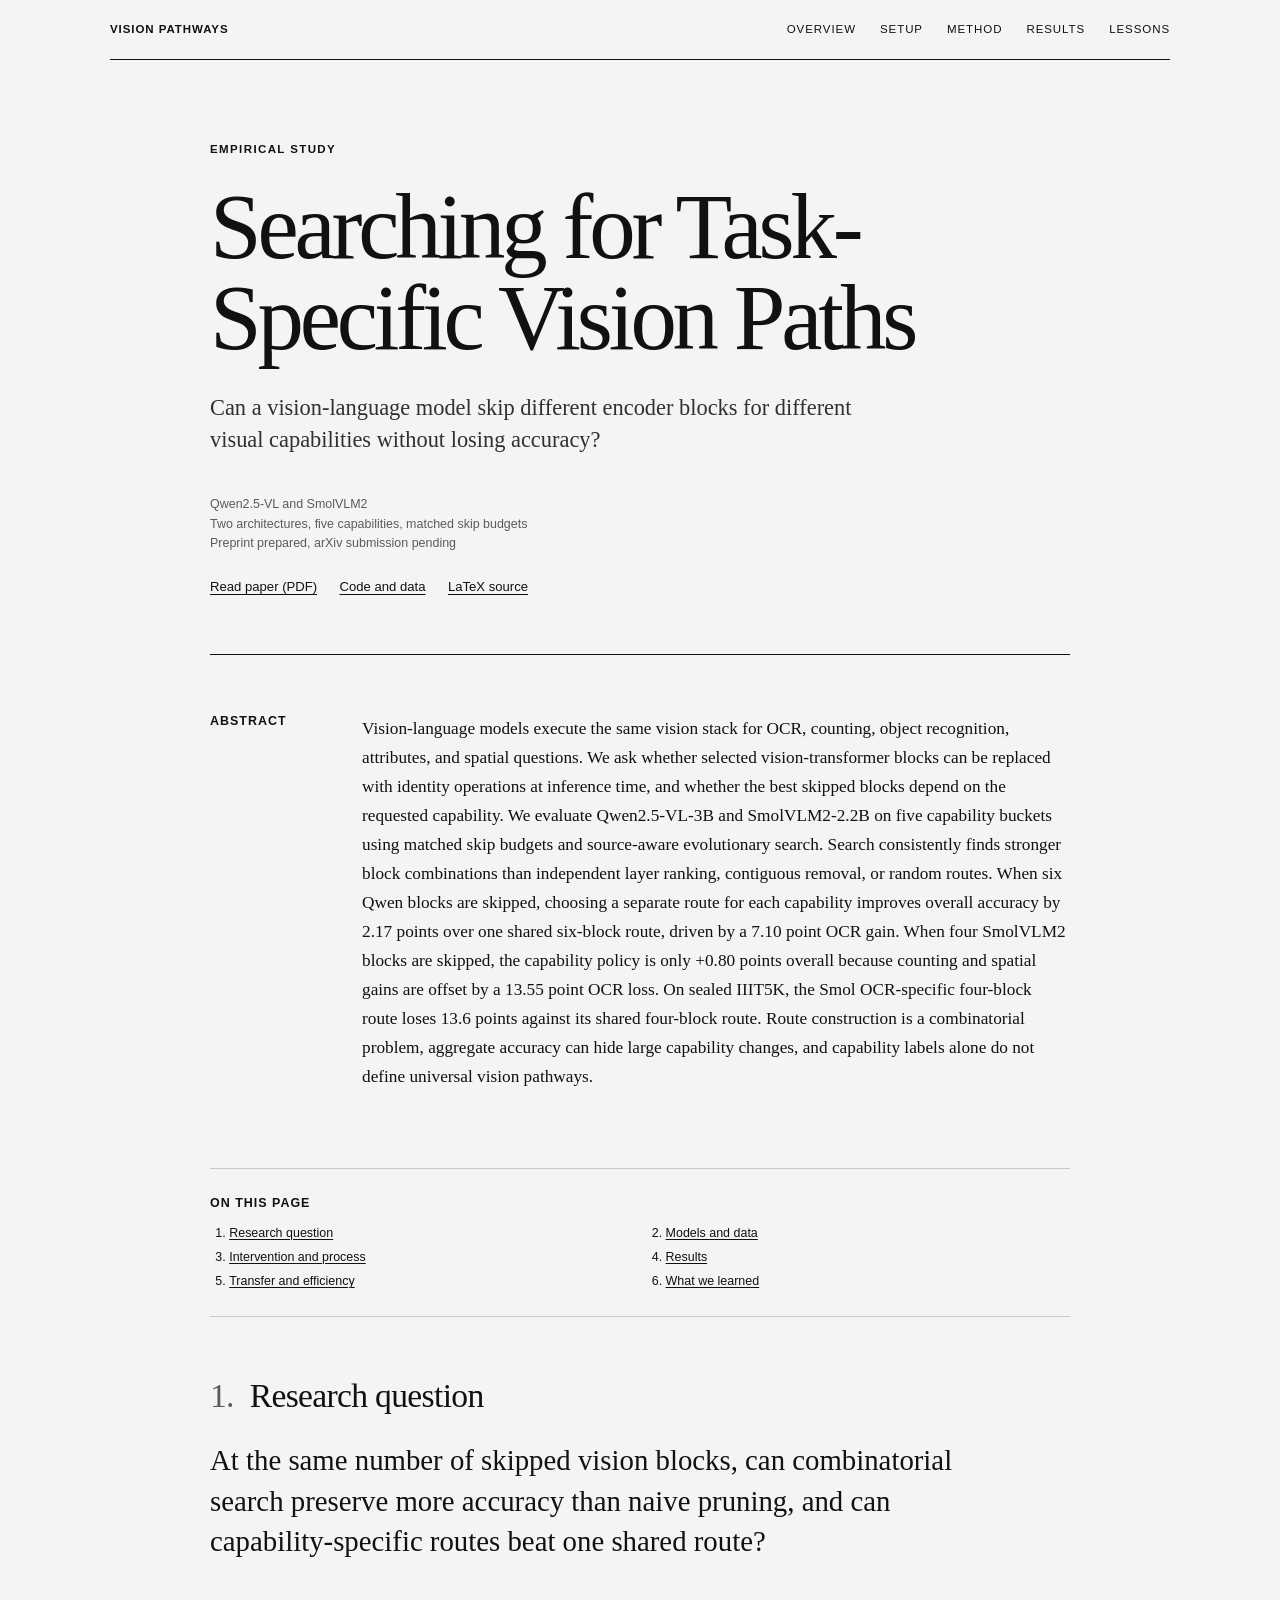
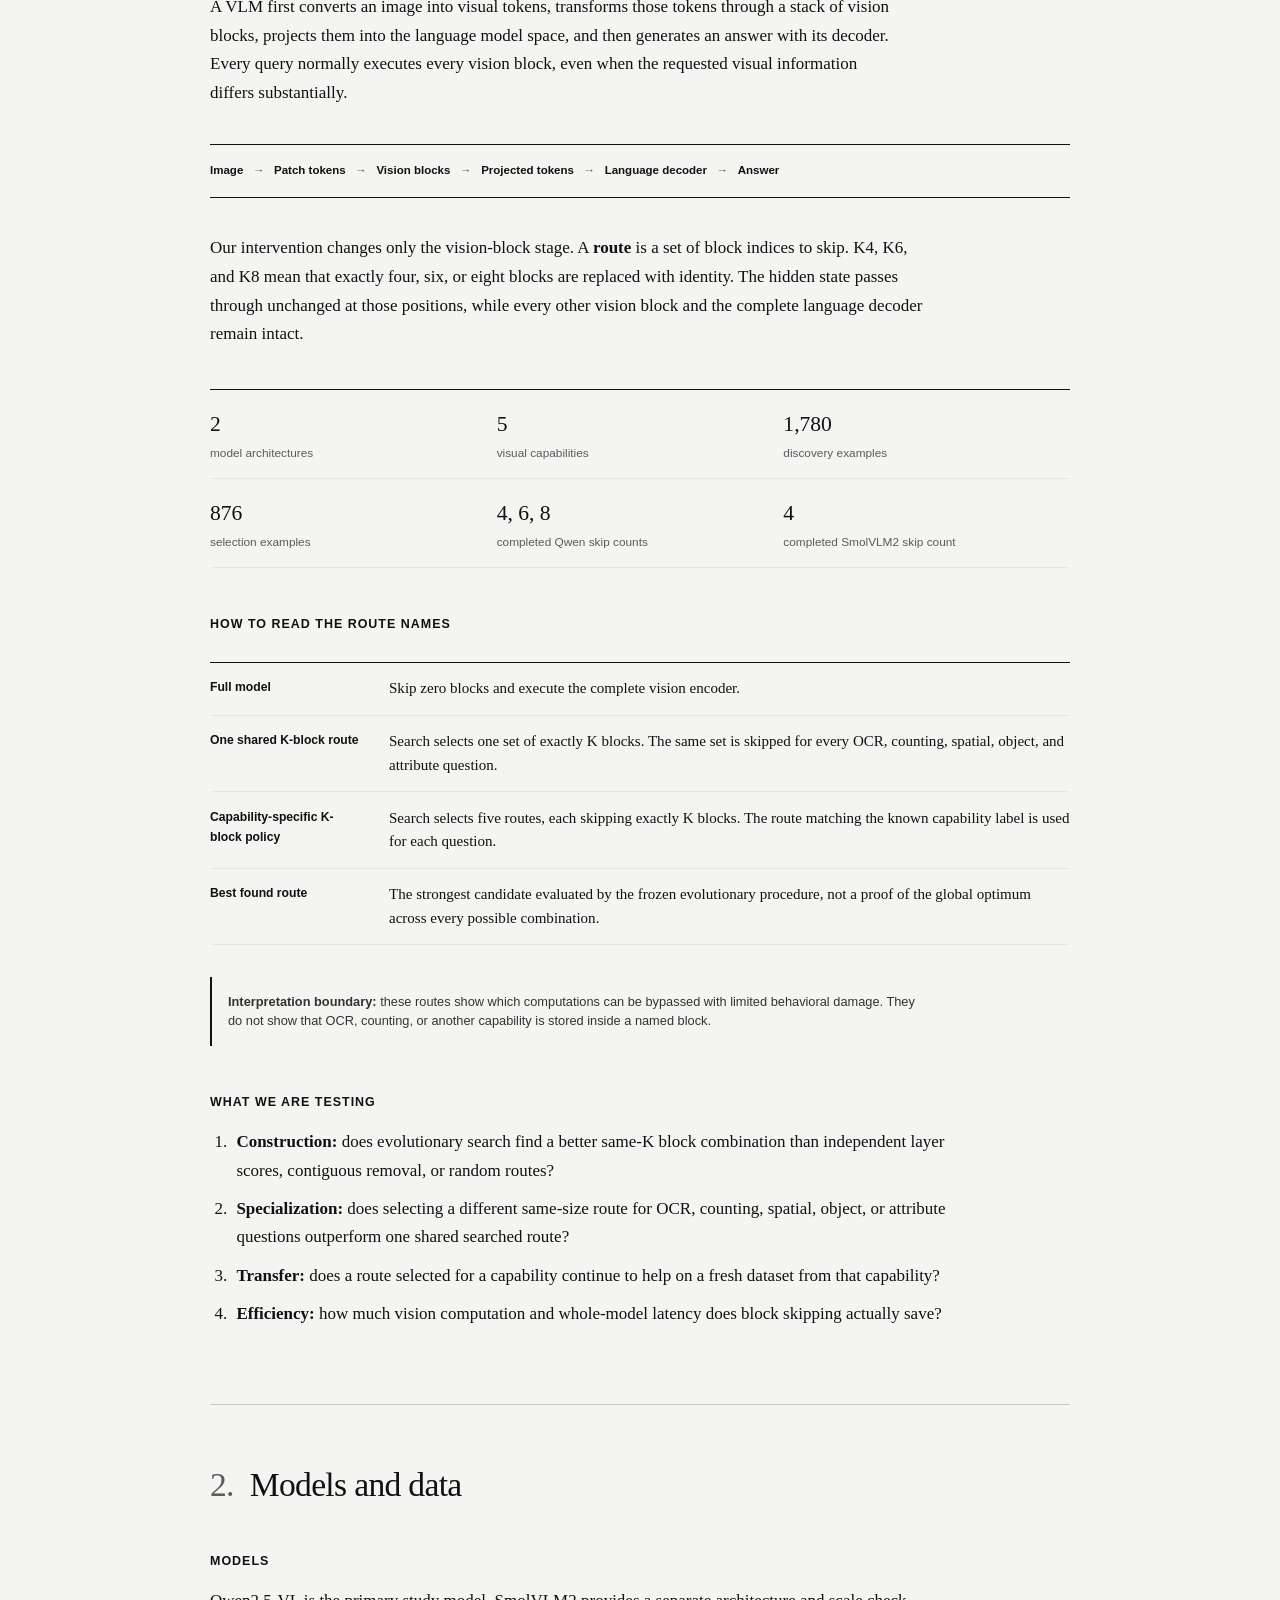
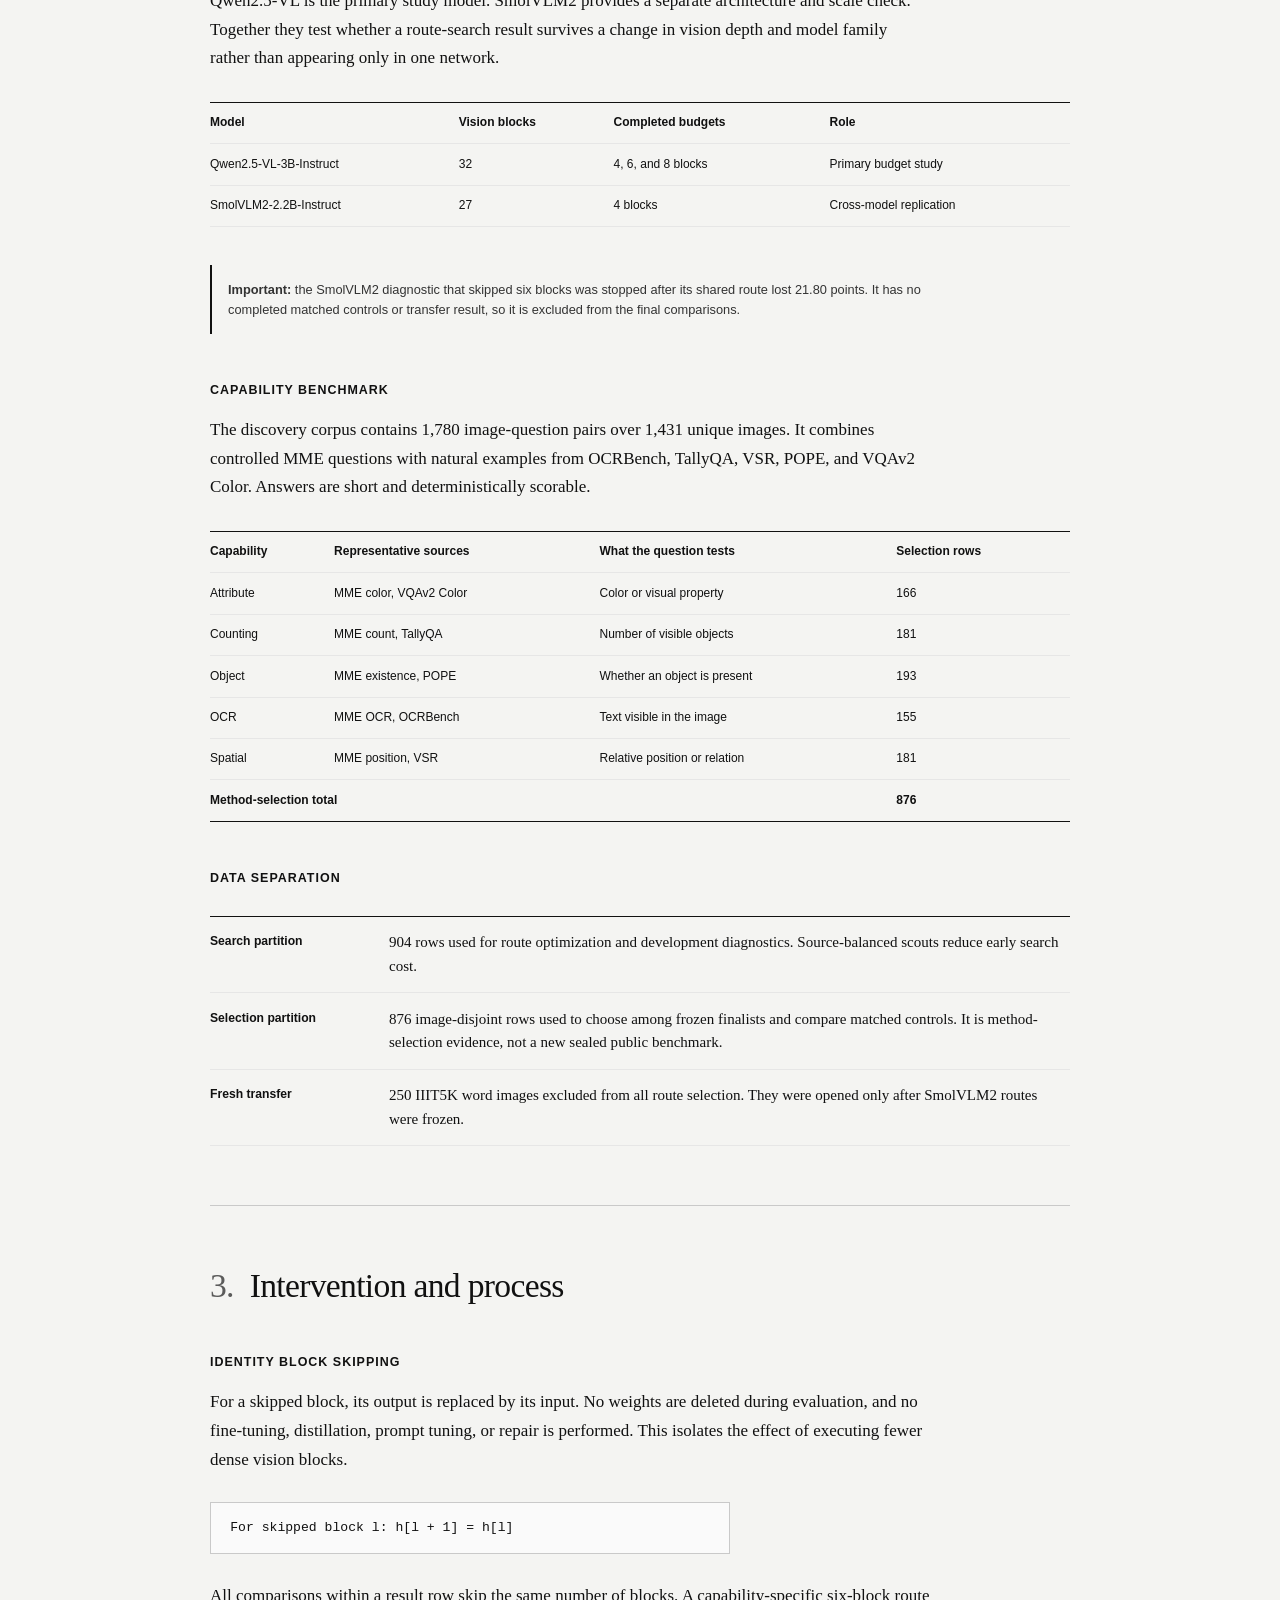
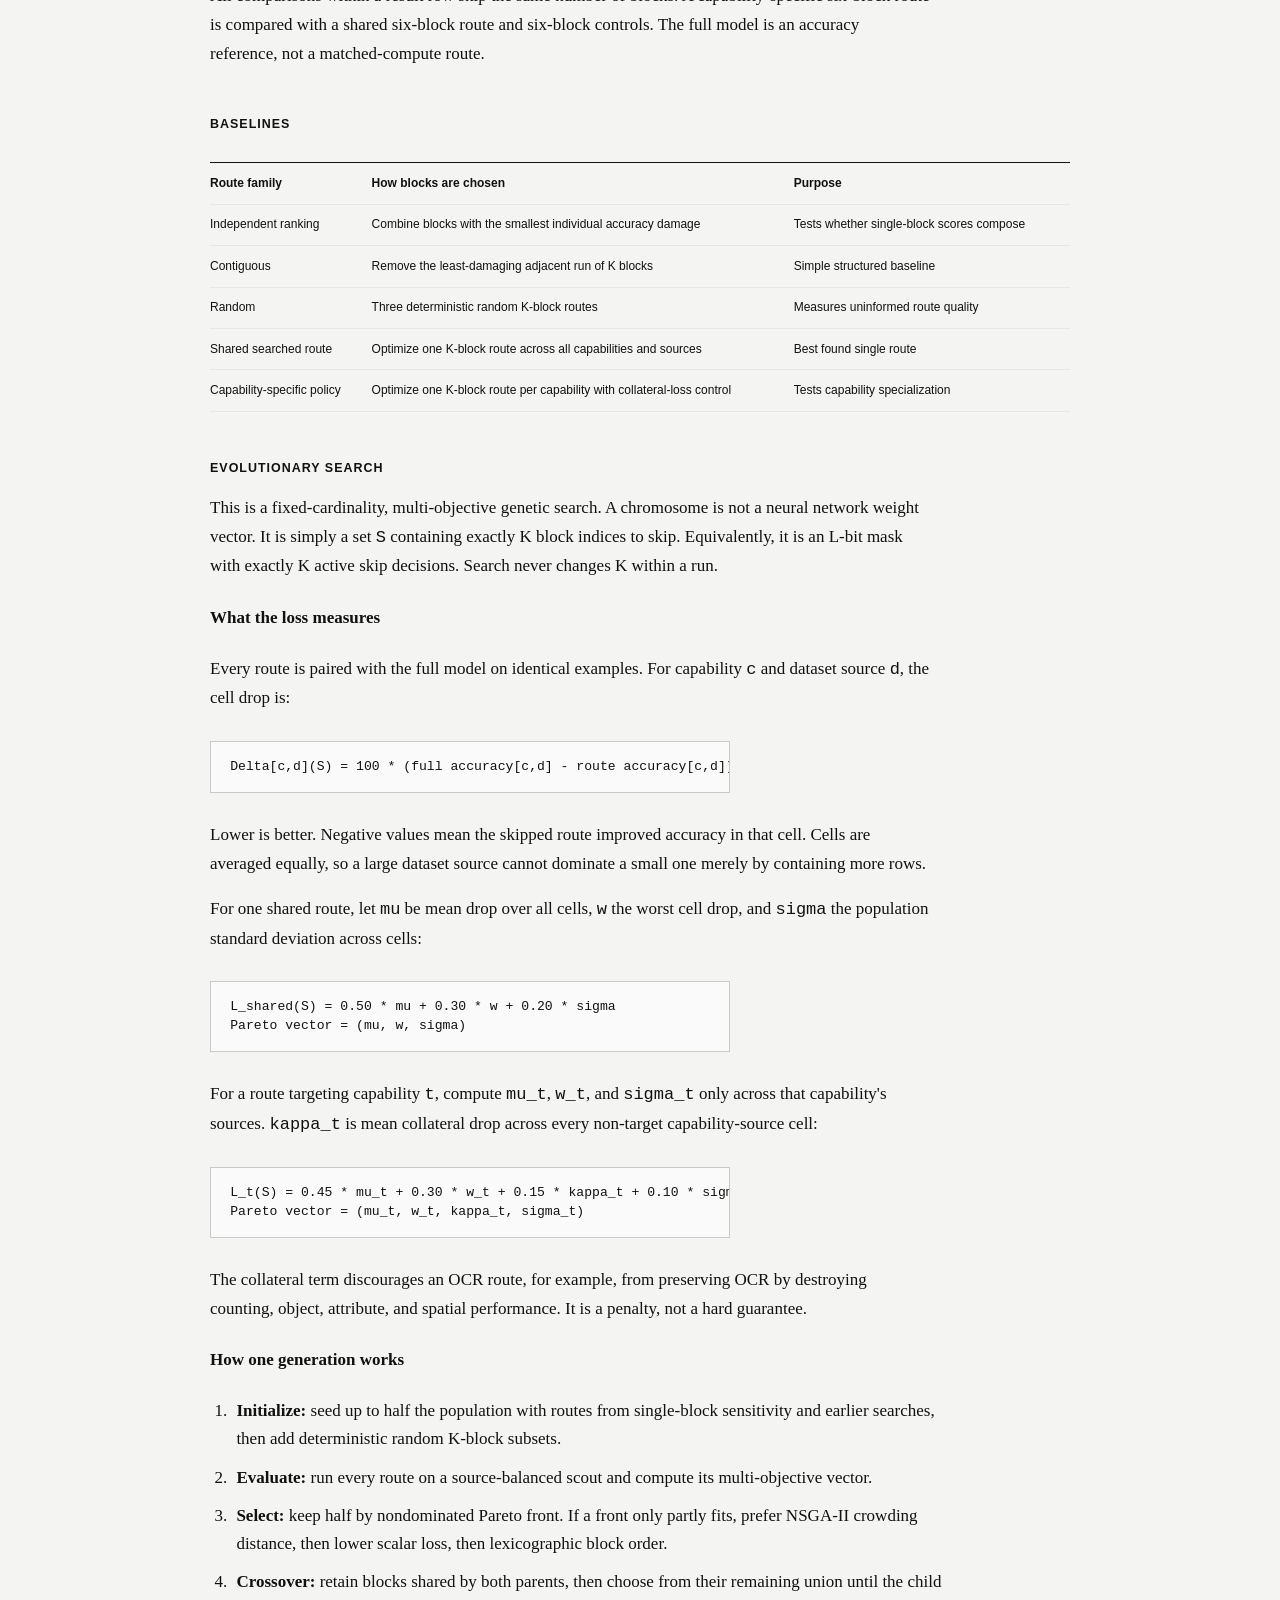
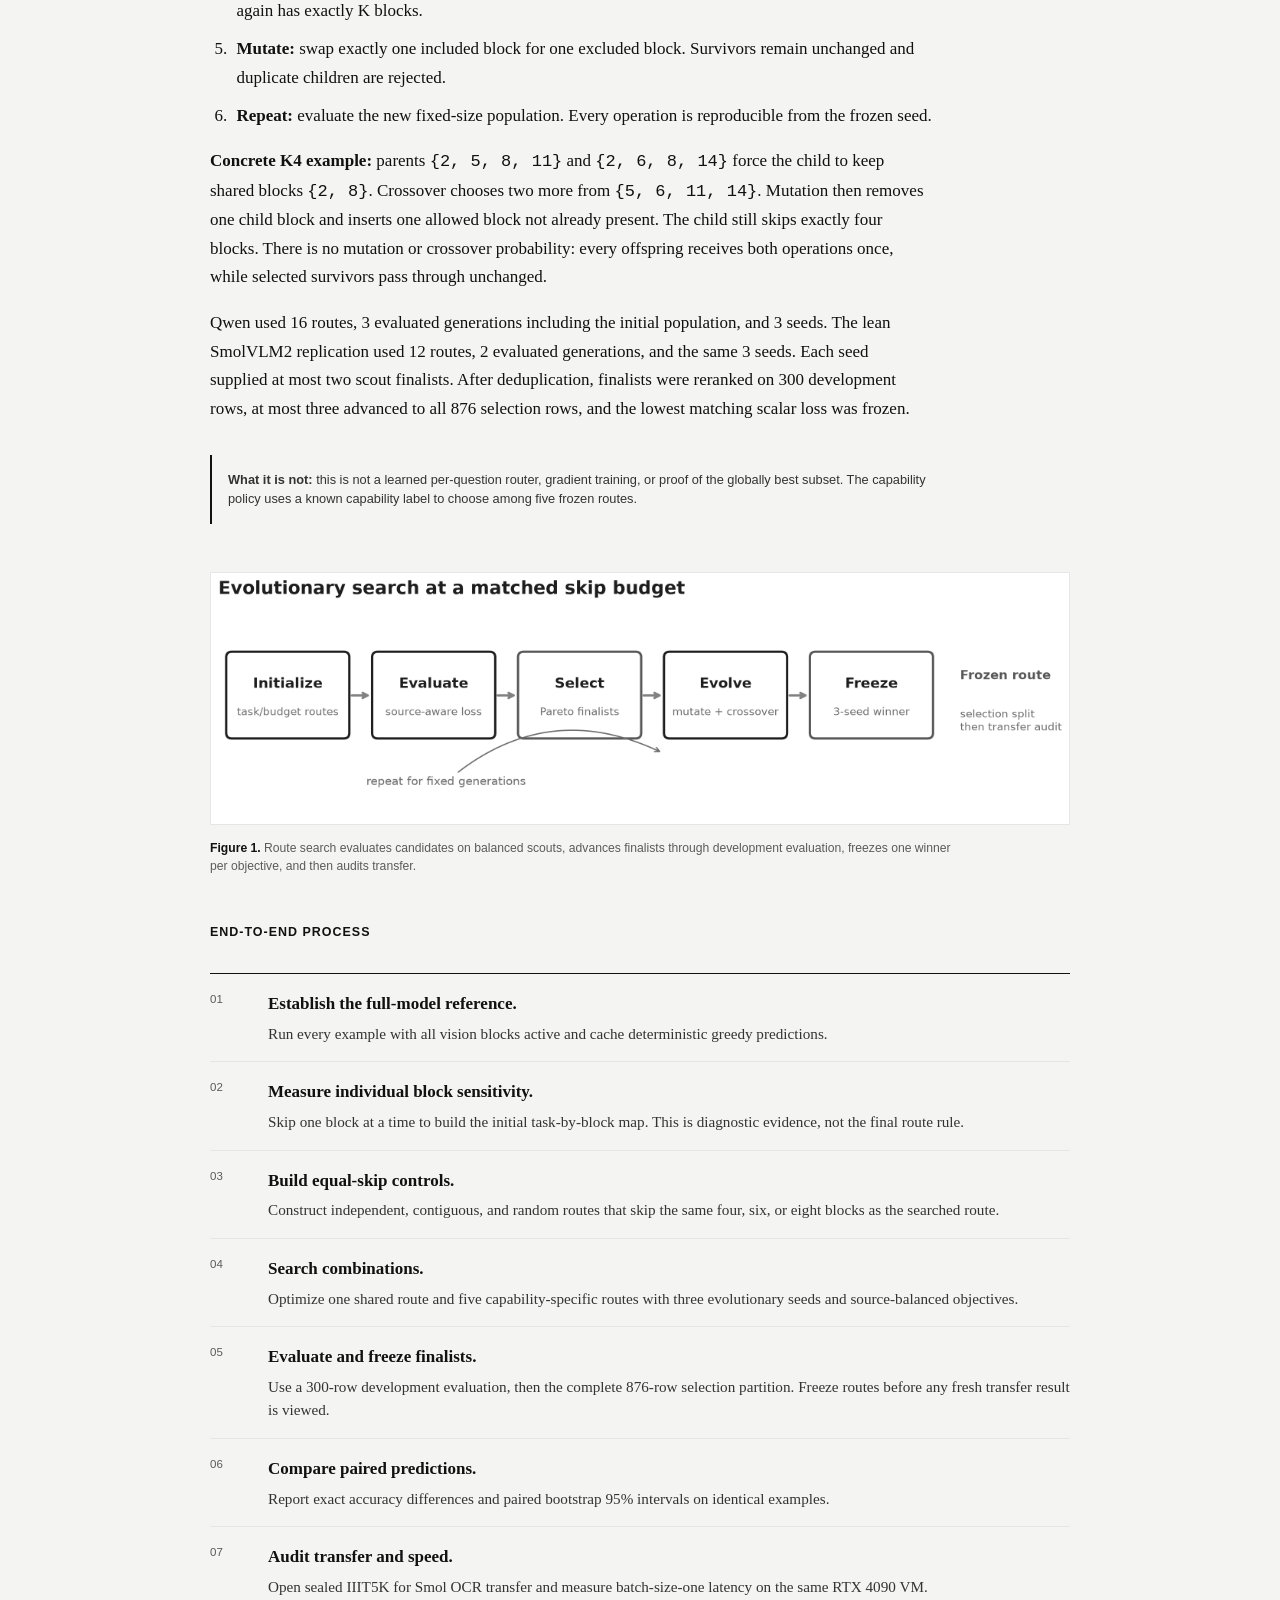
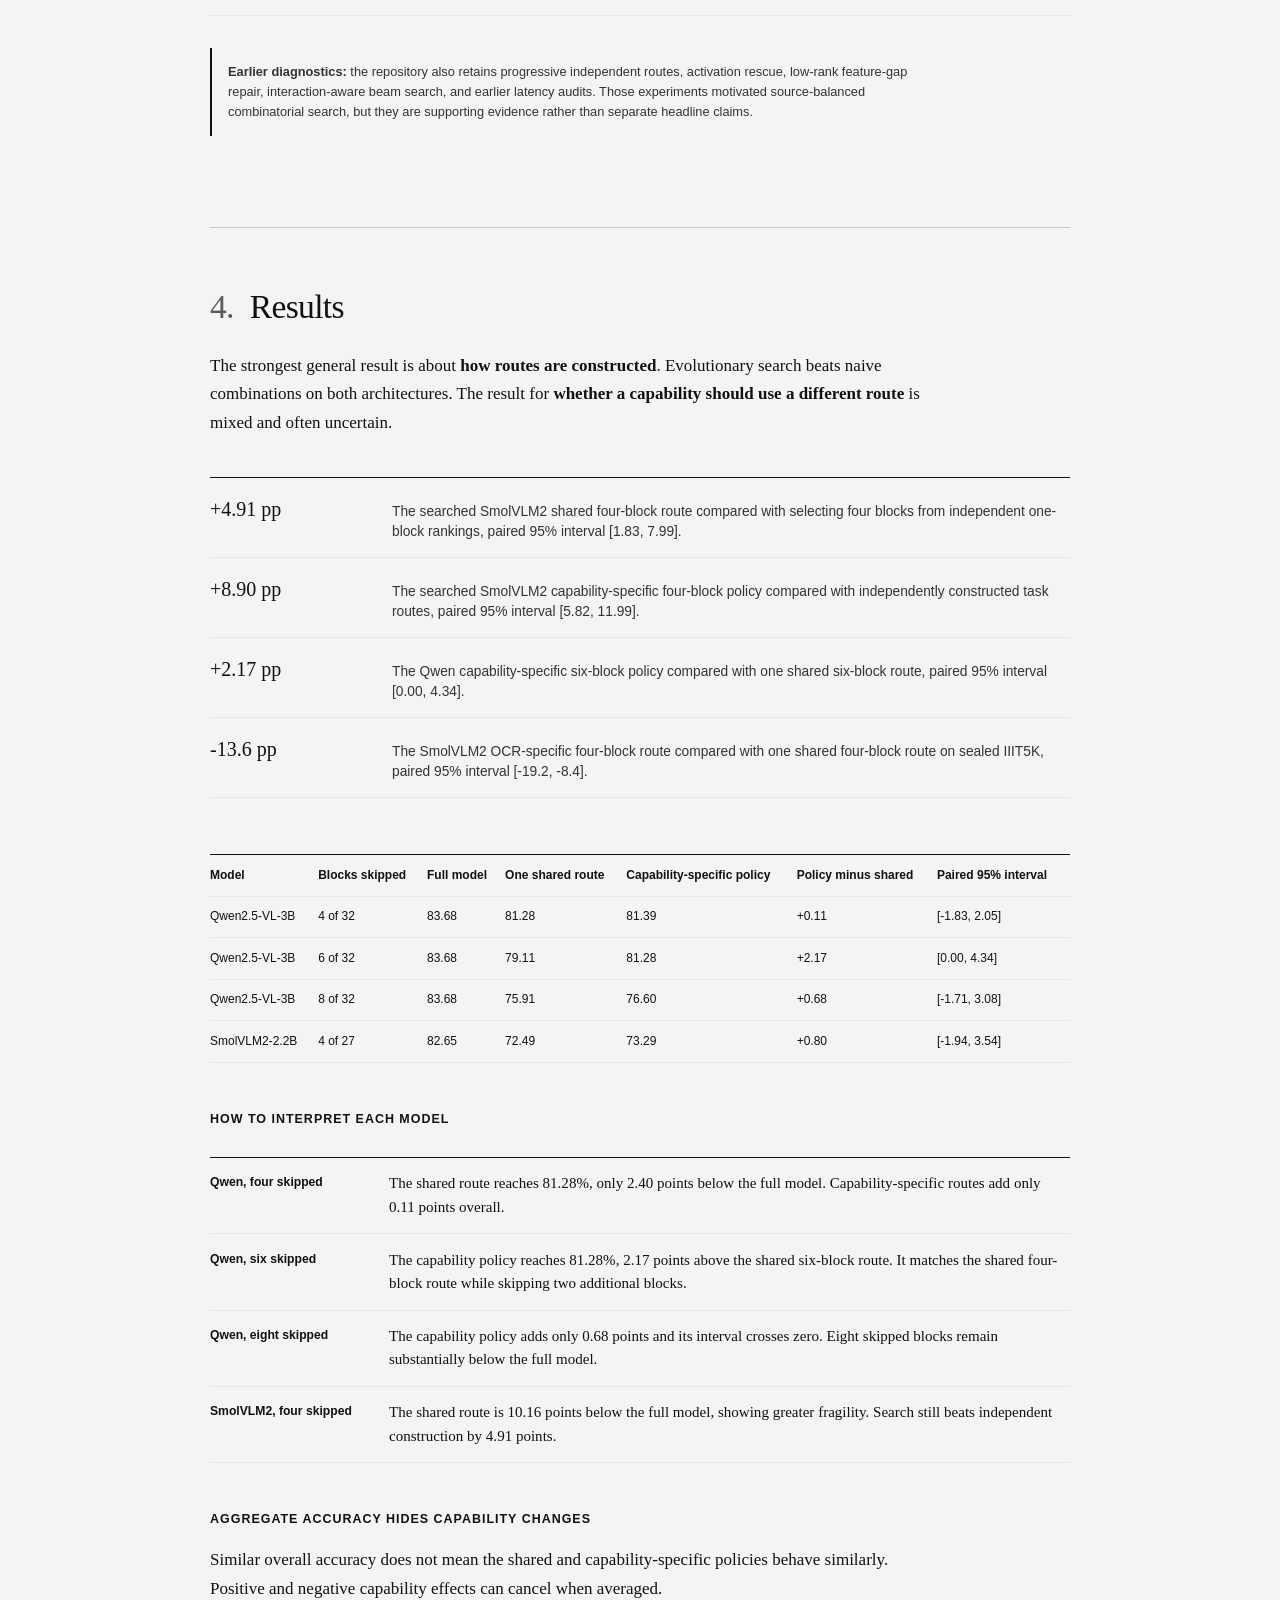
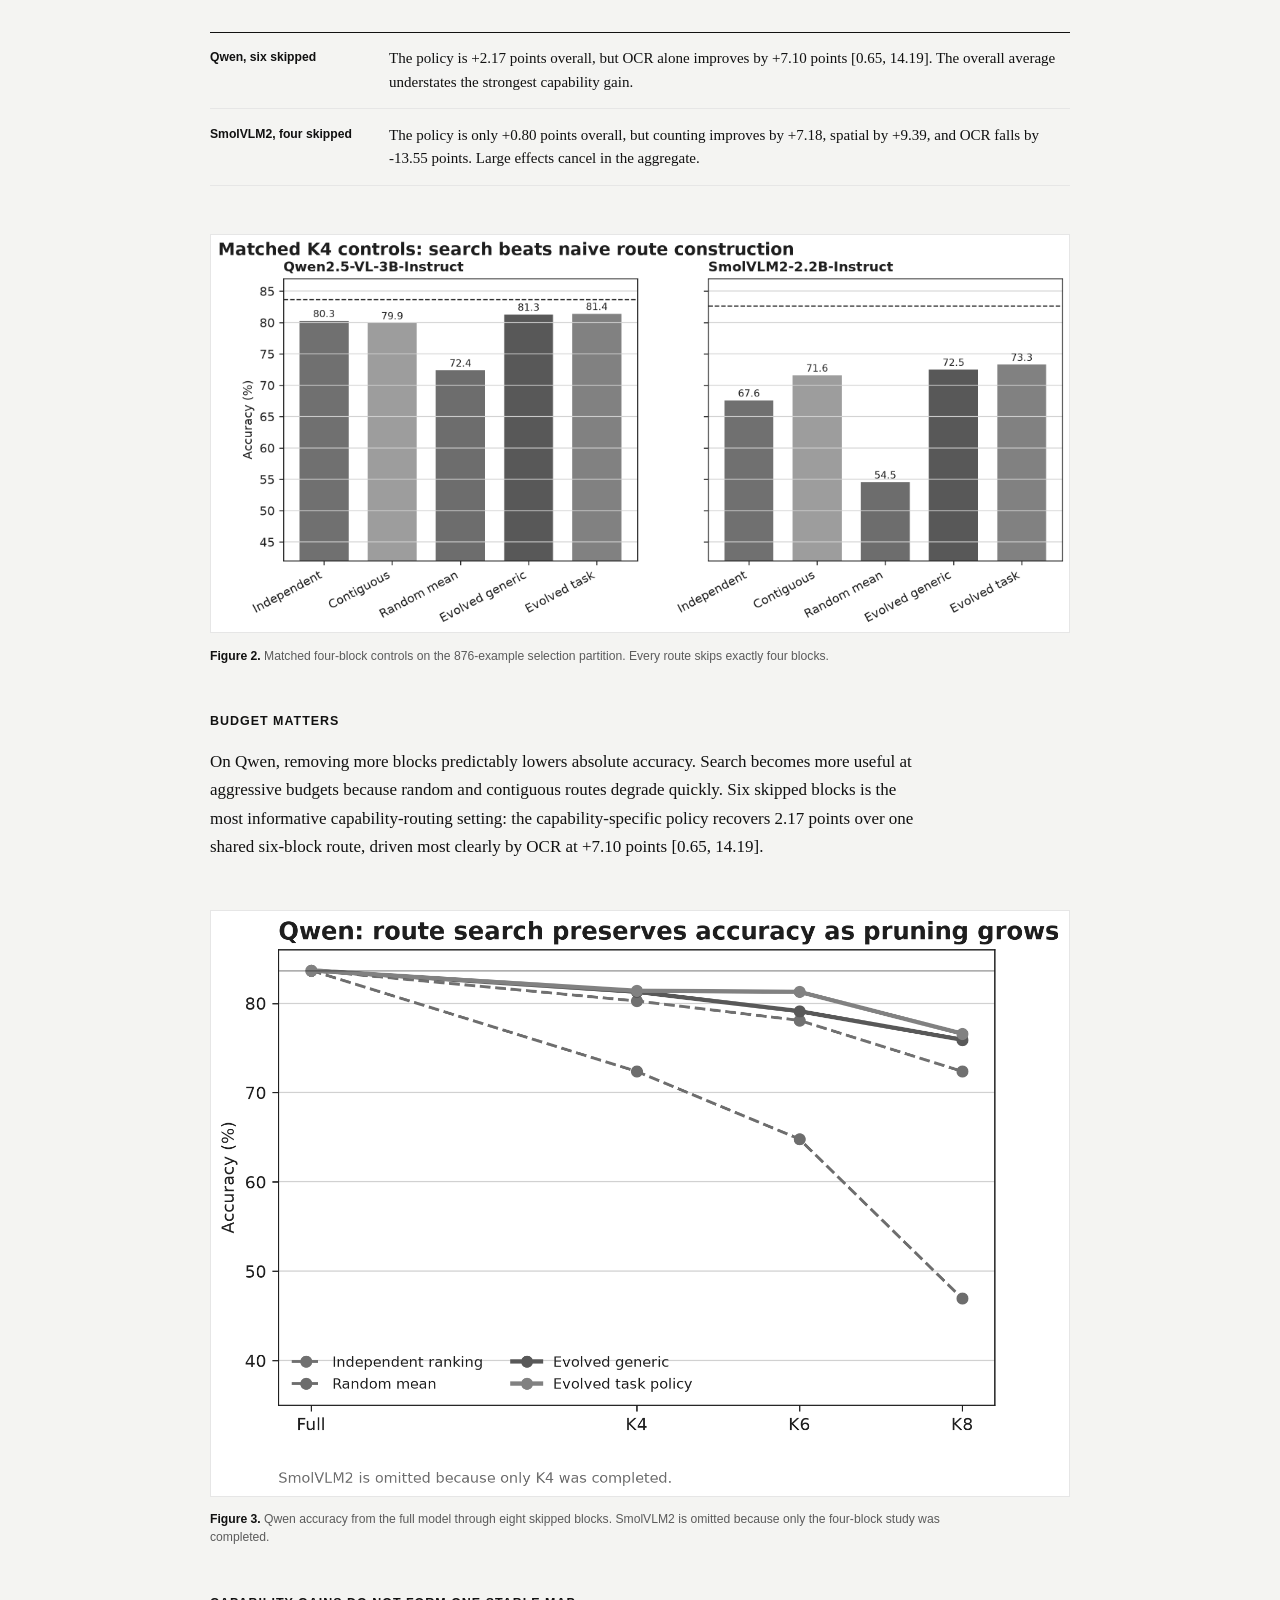
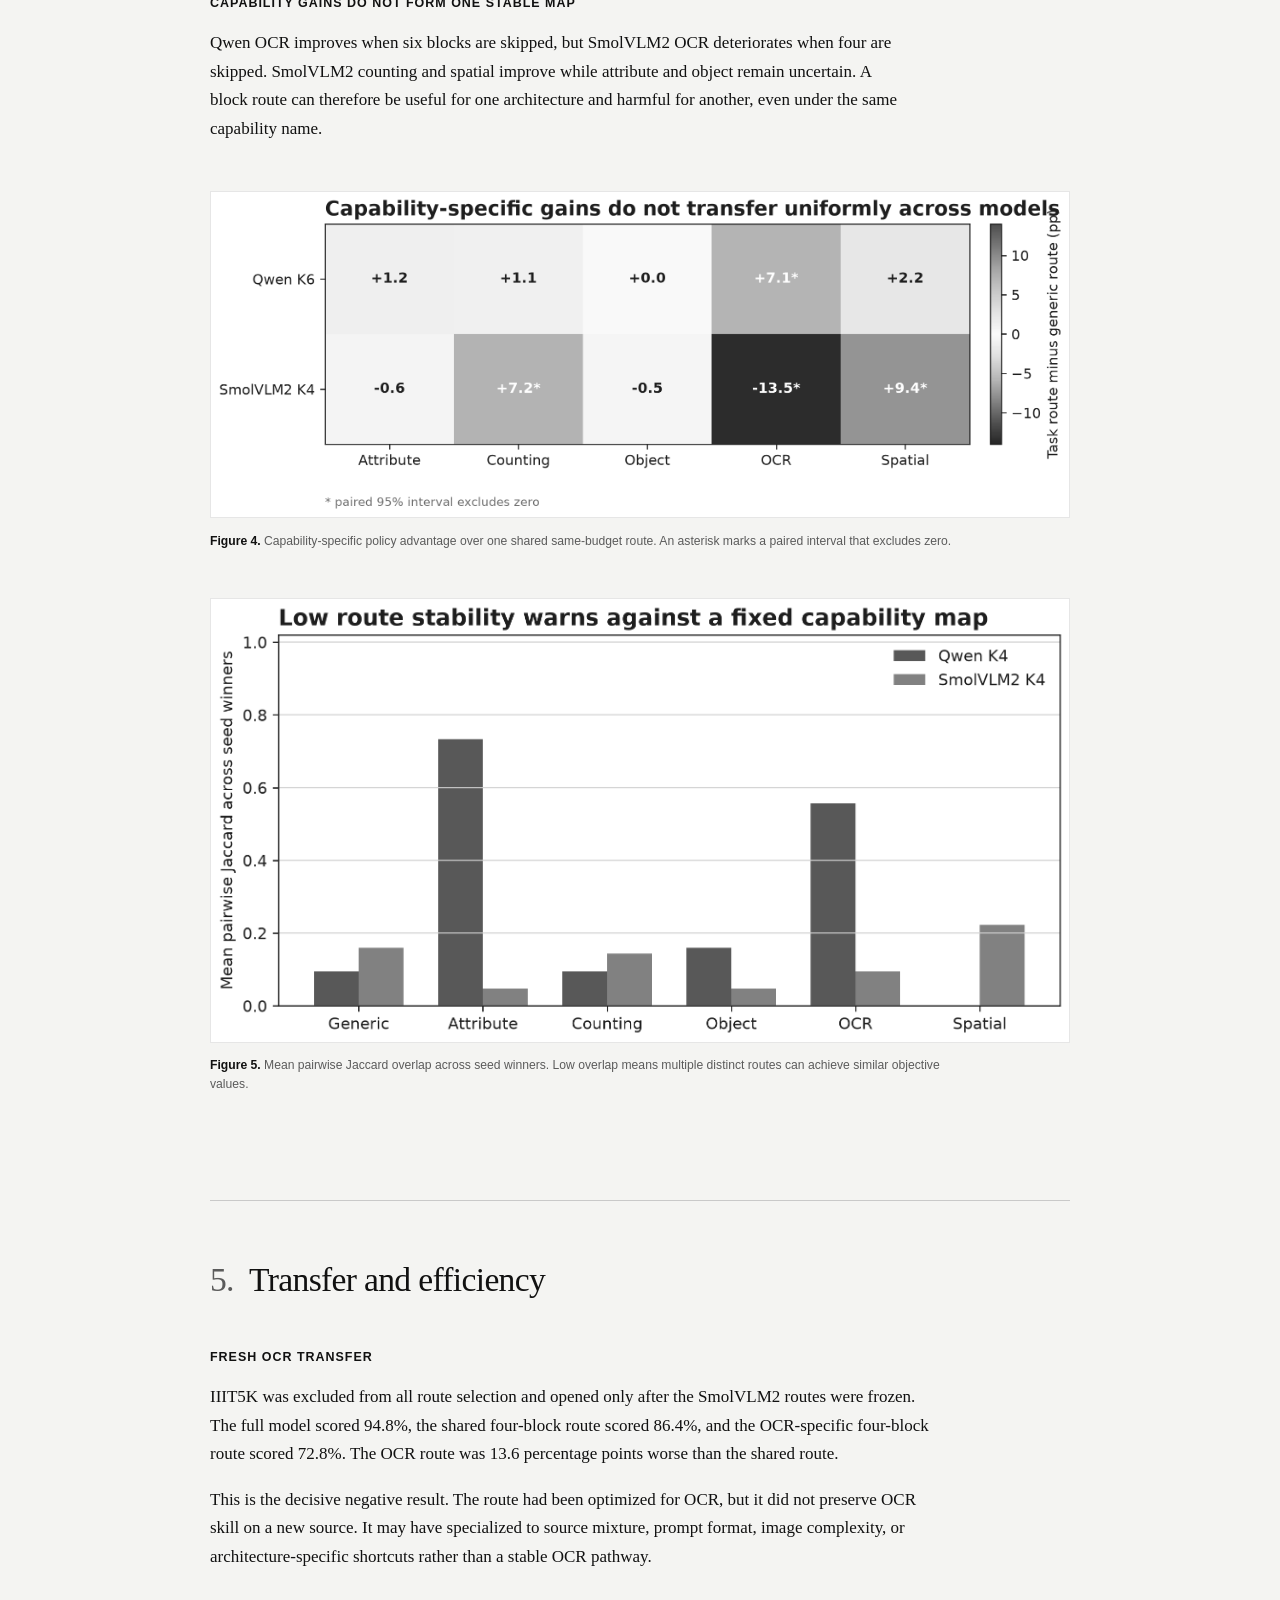
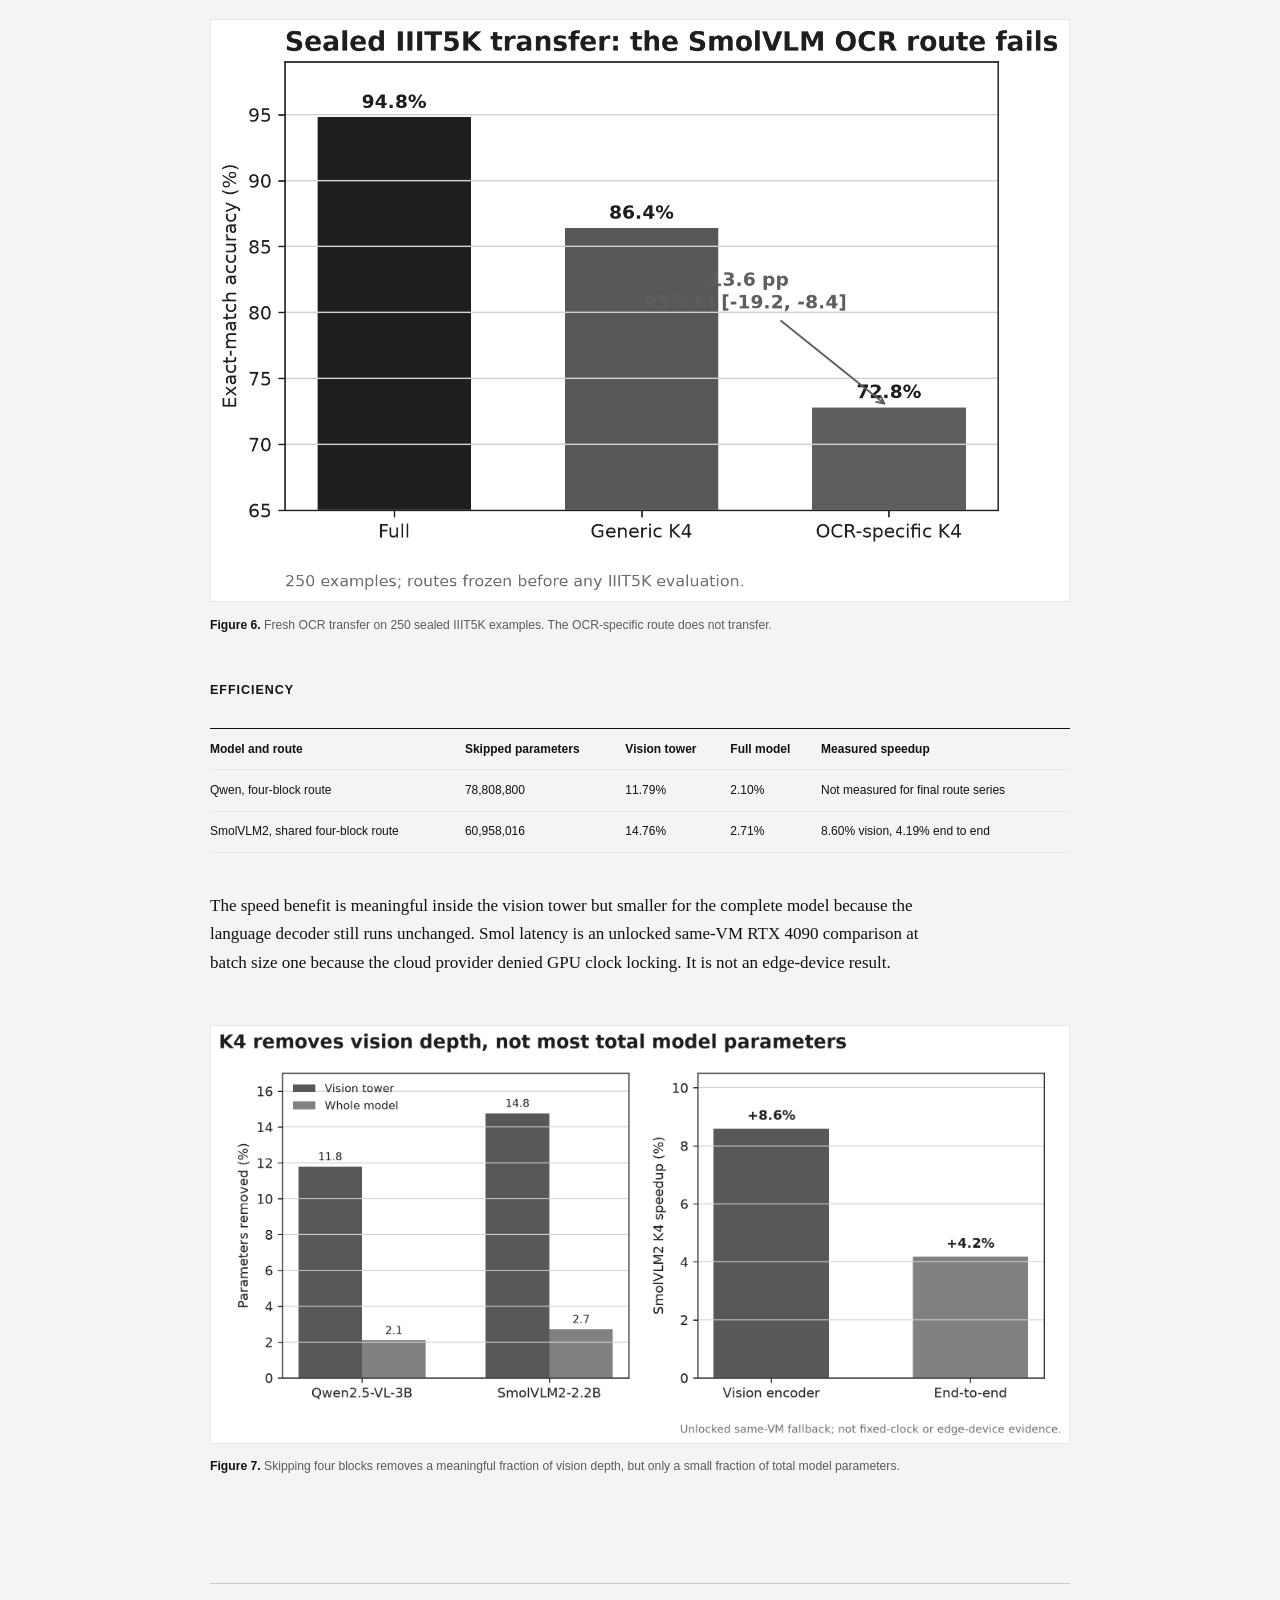
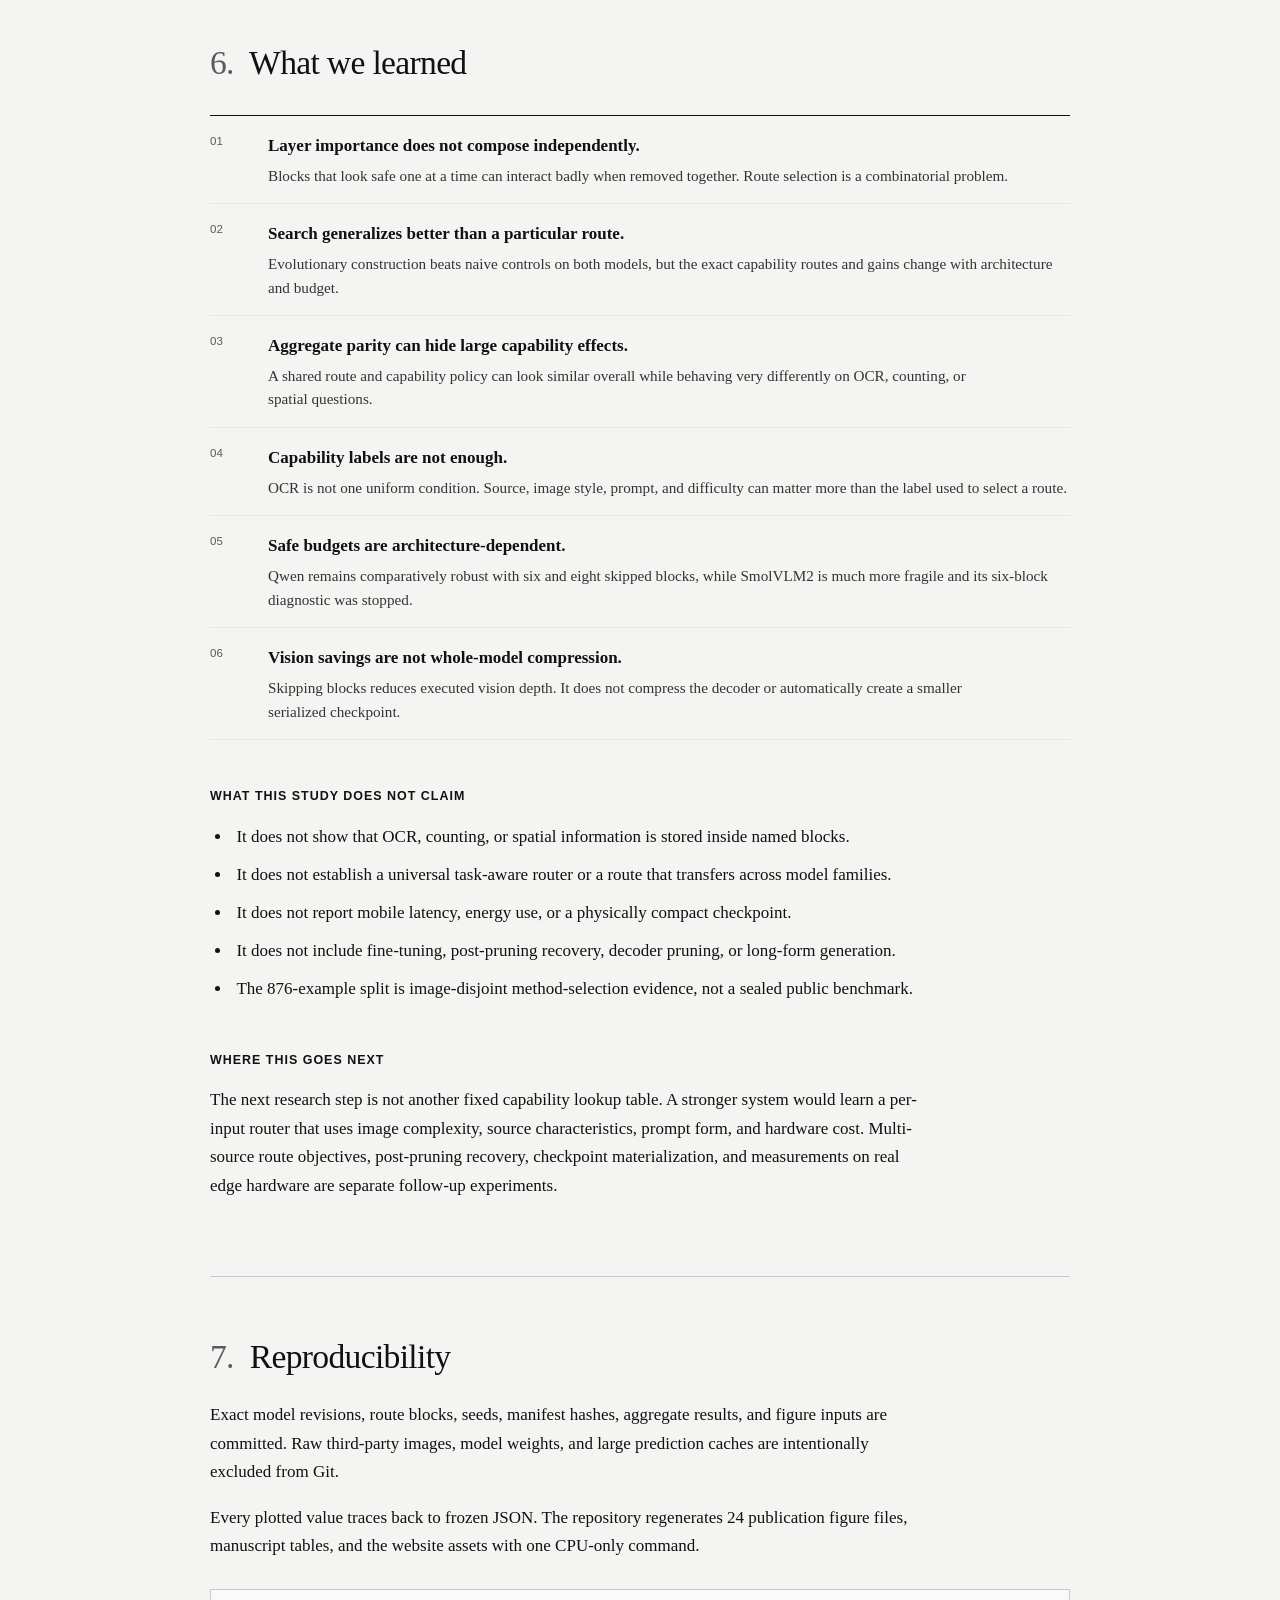
==== commit 1f66f8dc: "Clean paper artifacts and document arXiv submission" ====
--- a/docs/index.html
+++ b/docs/index.html
@@ -24,16 +24,17 @@
       <p class="paper-type">Empirical study</p>
       <h1>Searching for Task-Specific Vision Paths</h1>
       <p class="subtitle">Can a vision-language model skip different encoder blocks for different visual capabilities without losing accuracy?</p>
-      <p class="metadata">Qwen2.5-VL and SmolVLM2<br>Two architectures, five capabilities, matched skip budgets<br>July 2026</p>
+      <p class="metadata">Qwen2.5-VL and SmolVLM2<br>Two architectures, five capabilities, matched skip budgets<br>Preprint prepared, arXiv submission pending</p>
       <p class="links">
+        <a href="https://raw.githubusercontent.com/TarunTomar122/vision-pathways/main/paper/main.pdf">Read paper (PDF)</a>
         <a href="https://github.com/TarunTomar122/vision-pathways">Code and data</a>
-        <a href="https://github.com/TarunTomar122/vision-pathways/tree/main/paper">Paper package</a>
+        <a href="https://github.com/TarunTomar122/vision-pathways/blob/main/paper/main.tex">LaTeX source</a>
       </p>
     </header>
 
     <section id="abstract" class="abstract">
       <h2>Abstract</h2>
-      <p>Vision-language models execute the same vision stack for OCR, counting, object recognition, attributes, and spatial questions. We ask whether selected vision-transformer blocks can be replaced with identity operations at inference time, and whether the best skipped blocks depend on the requested capability. We evaluate Qwen2.5-VL-3B and SmolVLM2-2.2B on five capability buckets using matched skip budgets and source-aware evolutionary search. Search consistently finds stronger block combinations than independent layer ranking, contiguous removal, or random routes. The clearest matched-control gains are +4.91 points for SmolVLM2 generic K4 over independent ranking and +8.90 points for its capability policy over task-independent ranking. Capability specialization is less stable. Qwen K6 gains +2.17 points overall from task routes, while SmolVLM2 K4 gains only +0.80 points, and its OCR route loses 13.6 points against generic K4 on sealed IIIT5K. The supported conclusion is narrow: route construction is a combinatorial problem, but capability labels alone do not define universal vision pathways.</p>
+      <p>Vision-language models execute the same vision stack for OCR, counting, object recognition, attributes, and spatial questions. We ask whether selected vision-transformer blocks can be replaced with identity operations at inference time, and whether the best skipped blocks depend on the requested capability. We evaluate Qwen2.5-VL-3B and SmolVLM2-2.2B on five capability buckets using matched skip budgets and source-aware evolutionary search. Search consistently finds stronger block combinations than independent layer ranking, contiguous removal, or random routes. When six Qwen blocks are skipped, choosing a separate route for each capability improves overall accuracy by 2.17 points over one shared six-block route, driven by a 7.10 point OCR gain. When four SmolVLM2 blocks are skipped, the capability policy is only +0.80 points overall because counting and spatial gains are offset by a 13.55 point OCR loss. On sealed IIIT5K, the Smol OCR-specific four-block route loses 13.6 points against its shared four-block route. Route construction is a combinatorial problem, aggregate accuracy can hide large capability changes, and capability labels alone do not define universal vision pathways.</p>
     </section>
 
     <aside class="contents" aria-label="Contents">
@@ -50,28 +51,37 @@
 
     <section id="overview">
       <h2><span>1.</span> Research question</h2>
-      <p class="question">At the same number of skipped vision blocks, can combinatorial search preserve more accuracy than naive pruning, and can capability-specific routes beat one generic route?</p>
+      <p class="question">At the same number of skipped vision blocks, can combinatorial search preserve more accuracy than naive pruning, and can capability-specific routes beat one shared route?</p>
       <p>A VLM first converts an image into visual tokens, transforms those tokens through a stack of vision blocks, projects them into the language model space, and then generates an answer with its decoder. Every query normally executes every vision block, even when the requested visual information differs substantially.</p>
 
       <div class="pipeline" aria-label="Vision-language model processing pipeline">
         <span>Image</span><b>&rarr;</b><span>Patch tokens</span><b>&rarr;</b><span>Vision blocks</span><b>&rarr;</b><span>Projected tokens</span><b>&rarr;</b><span>Language decoder</span><b>&rarr;</b><span>Answer</span>
       </div>
 
-      <p>Our intervention changes only the vision-block stage. A <strong>route</strong> is a set of block indices to skip. If a route has budget K4, exactly four blocks are replaced with identity. The hidden state passes through unchanged at those positions, while every other vision block and the complete language decoder remain intact.</p>
+      <p>Our intervention changes only the vision-block stage. A <strong>route</strong> is a set of block indices to skip. K4, K6, and K8 mean that exactly four, six, or eight blocks are replaced with identity. The hidden state passes through unchanged at those positions, while every other vision block and the complete language decoder remain intact.</p>
 
       <dl class="summary-grid">
         <div><dt>2</dt><dd>model architectures</dd></div>
         <div><dt>5</dt><dd>visual capabilities</dd></div>
         <div><dt>1,780</dt><dd>discovery examples</dd></div>
         <div><dt>876</dt><dd>selection examples</dd></div>
-        <div><dt>K4, K6, K8</dt><dd>completed Qwen budgets</dd></div>
-        <div><dt>K4</dt><dd>completed SmolVLM2 budget</dd></div>
-      </dl>
+        <div><dt>4, 6, 8</dt><dd>completed Qwen skip counts</dd></div>
+        <div><dt>4</dt><dd>completed SmolVLM2 skip count</dd></div>
+      </dl>
+
+      <h3>How to read the route names</h3>
+      <dl class="definition-list">
+        <div><dt>Full model</dt><dd>Skip zero blocks and execute the complete vision encoder.</dd></div>
+        <div><dt>One shared K-block route</dt><dd>Search selects one set of exactly K blocks. The same set is skipped for every OCR, counting, spatial, object, and attribute question.</dd></div>
+        <div><dt>Capability-specific K-block policy</dt><dd>Search selects five routes, each skipping exactly K blocks. The route matching the known capability label is used for each question.</dd></div>
+        <div><dt>Best found route</dt><dd>The strongest candidate evaluated by the frozen evolutionary procedure, not a proof of the global optimum across every possible combination.</dd></div>
+      </dl>
+      <p class="note"><strong>Interpretation boundary:</strong> these routes show which computations can be bypassed with limited behavioral damage. They do not show that OCR, counting, or another capability is stored inside a named block.</p>
 
       <h3>What we are testing</h3>
       <ol class="prose-list">
         <li><strong>Construction:</strong> does evolutionary search find a better same-K block combination than independent layer scores, contiguous removal, or random routes?</li>
-        <li><strong>Specialization:</strong> does selecting a different route for OCR, counting, spatial, object, or attribute questions outperform one evolved generic route?</li>
+        <li><strong>Specialization:</strong> does selecting a different same-size route for OCR, counting, spatial, object, or attribute questions outperform one shared searched route?</li>
         <li><strong>Transfer:</strong> does a route selected for a capability continue to help on a fresh dataset from that capability?</li>
         <li><strong>Efficiency:</strong> how much vision computation and whole-model latency does block skipping actually save?</li>
       </ol>
@@ -86,13 +96,13 @@
         <table>
           <thead><tr><th>Model</th><th>Vision blocks</th><th>Completed budgets</th><th>Role</th></tr></thead>
           <tbody>
-            <tr><td>Qwen2.5-VL-3B-Instruct</td><td>32</td><td>K4, K6, K8</td><td>Primary budget study</td></tr>
-            <tr><td>SmolVLM2-2.2B-Instruct</td><td>27</td><td>K4</td><td>Cross-model replication</td></tr>
-          </tbody>
-        </table>
-      </div>
-
-      <p class="note"><strong>Important:</strong> SmolVLM2 K6 was stopped after its diagnostic generic route lost 21.80 points. It has no completed matched controls or transfer result, so it is excluded from the final comparisons.</p>
+            <tr><td>Qwen2.5-VL-3B-Instruct</td><td>32</td><td>4, 6, and 8 blocks</td><td>Primary budget study</td></tr>
+            <tr><td>SmolVLM2-2.2B-Instruct</td><td>27</td><td>4 blocks</td><td>Cross-model replication</td></tr>
+          </tbody>
+        </table>
+      </div>
+
+      <p class="note"><strong>Important:</strong> the SmolVLM2 diagnostic that skipped six blocks was stopped after its shared route lost 21.80 points. It has no completed matched controls or transfer result, so it is excluded from the final comparisons.</p>
 
       <h3>Capability benchmark</h3>
       <p>The discovery corpus contains 1,780 image-question pairs over 1,431 unique images. It combines controlled MME questions with natural examples from OCRBench, TallyQA, VSR, POPE, and VQAv2 Color. Answers are short and deterministically scorable.</p>
@@ -124,7 +134,7 @@
       <h3>Identity block skipping</h3>
       <p>For a skipped block, its output is replaced by its input. No weights are deleted during evaluation, and no fine-tuning, distillation, prompt tuning, or repair is performed. This isolates the effect of executing fewer dense vision blocks.</p>
       <pre class="equation"><code>For skipped block l: h[l + 1] = h[l]</code></pre>
-      <p>All comparisons within a result row use the same K, so a K6 task route is compared with K6 generic and K6 control routes. The full model is an accuracy reference, not a matched-compute route.</p>
+      <p>All comparisons within a result row skip the same number of blocks. A capability-specific six-block route is compared with a shared six-block route and six-block controls. The full model is an accuracy reference, not a matched-compute route.</p>
 
       <h3>Baselines</h3>
       <div class="table-wrap">
@@ -134,17 +144,46 @@
             <tr><td>Independent ranking</td><td>Combine blocks with the smallest individual accuracy damage</td><td>Tests whether single-block scores compose</td></tr>
             <tr><td>Contiguous</td><td>Remove the least-damaging adjacent run of K blocks</td><td>Simple structured baseline</td></tr>
             <tr><td>Random</td><td>Three deterministic random K-block routes</td><td>Measures uninformed route quality</td></tr>
-            <tr><td>Evolved generic</td><td>Optimize one route across all capabilities and sources</td><td>Best single shared route</td></tr>
-            <tr><td>Evolved task</td><td>Optimize one route per capability with collateral-loss control</td><td>Tests capability specialization</td></tr>
+            <tr><td>Shared searched route</td><td>Optimize one K-block route across all capabilities and sources</td><td>Best found single route</td></tr>
+            <tr><td>Capability-specific policy</td><td>Optimize one K-block route per capability with collateral-loss control</td><td>Tests capability specialization</td></tr>
           </tbody>
         </table>
       </div>
 
       <h3>Evolutionary search</h3>
-      <p>The optimizer uses a population of 16 routes, three evaluated generations, and three independent seeds. Generic loss combines source-balanced mean drop, worst-source drop, and source variability. Capability loss adds target-capability damage and collateral damage to other capabilities. Pareto selection, mutation, and crossover produce new routes.</p>
-
-      <figure>
-        <img src="assets/generated-method-overview.png" alt="Compact evolutionary route search workflow with six stages">
+      <p>This is a fixed-cardinality, multi-objective genetic search. A chromosome is not a neural network weight vector. It is simply a set <code>S</code> containing exactly K block indices to skip. Equivalently, it is an L-bit mask with exactly K active skip decisions. Search never changes K within a run.</p>
+
+      <h4>What the loss measures</h4>
+      <p>Every route is paired with the full model on identical examples. For capability <code>c</code> and dataset source <code>d</code>, the cell drop is:</p>
+      <pre class="equation equation-wide"><code>Delta[c,d](S) = 100 * (full accuracy[c,d] - route accuracy[c,d])</code></pre>
+      <p>Lower is better. Negative values mean the skipped route improved accuracy in that cell. Cells are averaged equally, so a large dataset source cannot dominate a small one merely by containing more rows.</p>
+
+      <p>For one shared route, let <code>mu</code> be mean drop over all cells, <code>w</code> the worst cell drop, and <code>sigma</code> the population standard deviation across cells:</p>
+      <pre class="equation equation-wide"><code>L_shared(S) = 0.50 * mu + 0.30 * w + 0.20 * sigma
+Pareto vector = (mu, w, sigma)</code></pre>
+
+      <p>For a route targeting capability <code>t</code>, compute <code>mu_t</code>, <code>w_t</code>, and <code>sigma_t</code> only across that capability's sources. <code>kappa_t</code> is mean collateral drop across every non-target capability-source cell:</p>
+      <pre class="equation equation-wide"><code>L_t(S) = 0.45 * mu_t + 0.30 * w_t + 0.15 * kappa_t + 0.10 * sigma_t
+Pareto vector = (mu_t, w_t, kappa_t, sigma_t)</code></pre>
+      <p>The collateral term discourages an OCR route, for example, from preserving OCR by destroying counting, object, attribute, and spatial performance. It is a penalty, not a hard guarantee.</p>
+
+      <h4>How one generation works</h4>
+      <ol class="prose-list">
+        <li><strong>Initialize:</strong> seed up to half the population with routes from single-block sensitivity and earlier searches, then add deterministic random K-block subsets.</li>
+        <li><strong>Evaluate:</strong> run every route on a source-balanced scout and compute its multi-objective vector.</li>
+        <li><strong>Select:</strong> keep half by nondominated Pareto front. If a front only partly fits, prefer NSGA-II crowding distance, then lower scalar loss, then lexicographic block order.</li>
+        <li><strong>Crossover:</strong> retain blocks shared by both parents, then choose from their remaining union until the child again has exactly K blocks.</li>
+        <li><strong>Mutate:</strong> swap exactly one included block for one excluded block. Survivors remain unchanged and duplicate children are rejected.</li>
+        <li><strong>Repeat:</strong> evaluate the new fixed-size population. Every operation is reproducible from the frozen seed.</li>
+      </ol>
+
+      <p><strong>Concrete K4 example:</strong> parents <code>{2, 5, 8, 11}</code> and <code>{2, 6, 8, 14}</code> force the child to keep shared blocks <code>{2, 8}</code>. Crossover chooses two more from <code>{5, 6, 11, 14}</code>. Mutation then removes one child block and inserts one allowed block not already present. The child still skips exactly four blocks. There is no mutation or crossover probability: every offspring receives both operations once, while selected survivors pass through unchanged.</p>
+
+      <p>Qwen used 16 routes, 3 evaluated generations including the initial population, and 3 seeds. The lean SmolVLM2 replication used 12 routes, 2 evaluated generations, and the same 3 seeds. Each seed supplied at most two scout finalists. After deduplication, finalists were reranked on 300 development rows, at most three advanced to all 876 selection rows, and the lowest matching scalar loss was frozen.</p>
+      <p class="note"><strong>What it is not:</strong> this is not a learned per-question router, gradient training, or proof of the globally best subset. The capability policy uses a known capability label to choose among five frozen routes.</p>
+
+      <figure>
+        <img src="assets/generated-method-overview.png" alt="Compact evolutionary route search workflow with seven numbered stages">
         <figcaption><span>Figure 1.</span> Route search evaluates candidates on balanced scouts, advances finalists through development evaluation, freezes one winner per objective, and then audits transfer.</figcaption>
       </figure>
 
@@ -152,8 +191,8 @@
       <ol class="process-list">
         <li><div><strong>Establish the full-model reference.</strong><p>Run every example with all vision blocks active and cache deterministic greedy predictions.</p></div></li>
         <li><div><strong>Measure individual block sensitivity.</strong><p>Skip one block at a time to build the initial task-by-block map. This is diagnostic evidence, not the final route rule.</p></div></li>
-        <li><div><strong>Build matched-K controls.</strong><p>Construct independent, contiguous, and random routes for K4, K6, and K8 where completed.</p></div></li>
-        <li><div><strong>Search combinations.</strong><p>Optimize generic and capability routes with three evolutionary seeds and source-balanced objectives.</p></div></li>
+        <li><div><strong>Build equal-skip controls.</strong><p>Construct independent, contiguous, and random routes that skip the same four, six, or eight blocks as the searched route.</p></div></li>
+        <li><div><strong>Search combinations.</strong><p>Optimize one shared route and five capability-specific routes with three evolutionary seeds and source-balanced objectives.</p></div></li>
         <li><div><strong>Evaluate and freeze finalists.</strong><p>Use a 300-row development evaluation, then the complete 876-row selection partition. Freeze routes before any fresh transfer result is viewed.</p></div></li>
         <li><div><strong>Compare paired predictions.</strong><p>Report exact accuracy differences and paired bootstrap 95% intervals on identical examples.</p></div></li>
         <li><div><strong>Audit transfer and speed.</strong><p>Open sealed IIIT5K for Smol OCR transfer and measure batch-size-one latency on the same RTX 4090 VM.</p></div></li>
@@ -164,46 +203,61 @@
 
     <section id="results">
       <h2><span>4.</span> Results</h2>
-      <p>The strongest general result is about <strong>how routes are constructed</strong>. Evolutionary search beats naive combinations on both architectures. The result for <strong>which task route to use</strong> is mixed and often uncertain.</p>
+      <p>The strongest general result is about <strong>how routes are constructed</strong>. Evolutionary search beats naive combinations on both architectures. The result for <strong>whether a capability should use a different route</strong> is mixed and often uncertain.</p>
 
       <div class="finding-list">
-        <div><strong>+4.91 pp</strong><p>SmolVLM2 evolved generic K4 compared with generic independent ranking, paired 95% interval [1.83, 7.99].</p></div>
-        <div><strong>+8.90 pp</strong><p>SmolVLM2 evolved task K4 compared with task-independent ranking, paired 95% interval [5.82, 11.99].</p></div>
-        <div><strong>+2.17 pp</strong><p>Qwen K6 task policy compared with evolved generic K6, paired 95% interval [0.00, 4.34].</p></div>
-        <div><strong>-13.6 pp</strong><p>SmolVLM2 OCR route compared with generic K4 on sealed IIIT5K, paired 95% interval [-19.2, -8.4].</p></div>
-      </div>
-
-      <div class="table-wrap">
-        <table>
-          <thead><tr><th>Model</th><th>Budget</th><th>Full</th><th>Evolved generic</th><th>Evolved task</th><th>Task minus generic</th><th>Paired 95% interval</th></tr></thead>
-          <tbody>
-            <tr><td>Qwen2.5-VL-3B</td><td>K4</td><td>83.68</td><td>81.28</td><td>81.39</td><td>+0.11</td><td>[-1.83, 2.05]</td></tr>
-            <tr><td>Qwen2.5-VL-3B</td><td>K6</td><td>83.68</td><td>79.11</td><td>81.28</td><td>+2.17</td><td>[0.00, 4.34]</td></tr>
-            <tr><td>Qwen2.5-VL-3B</td><td>K8</td><td>83.68</td><td>75.91</td><td>76.60</td><td>+0.68</td><td>[-1.71, 3.08]</td></tr>
-            <tr><td>SmolVLM2-2.2B</td><td>K4</td><td>82.65</td><td>72.49</td><td>73.29</td><td>+0.80</td><td>[-1.94, 3.54]</td></tr>
-          </tbody>
-        </table>
-      </div>
-
-      <figure>
-        <img src="assets/generated-matched-k4-controls.png" alt="Matched K4 accuracy controls on Qwen and SmolVLM2">
-        <figcaption><span>Figure 2.</span> Matched K4 controls on the 876-example selection partition. The evolved routes are compared with routes that skip exactly the same number of blocks.</figcaption>
+        <div><strong>+4.91 pp</strong><p>The searched SmolVLM2 shared four-block route compared with selecting four blocks from independent one-block rankings, paired 95% interval [1.83, 7.99].</p></div>
+        <div><strong>+8.90 pp</strong><p>The searched SmolVLM2 capability-specific four-block policy compared with independently constructed task routes, paired 95% interval [5.82, 11.99].</p></div>
+        <div><strong>+2.17 pp</strong><p>The Qwen capability-specific six-block policy compared with one shared six-block route, paired 95% interval [0.00, 4.34].</p></div>
+        <div><strong>-13.6 pp</strong><p>The SmolVLM2 OCR-specific four-block route compared with one shared four-block route on sealed IIIT5K, paired 95% interval [-19.2, -8.4].</p></div>
+      </div>
+
+      <div class="table-wrap">
+        <table>
+          <thead><tr><th>Model</th><th>Blocks skipped</th><th>Full model</th><th>One shared route</th><th>Capability-specific policy</th><th>Policy minus shared</th><th>Paired 95% interval</th></tr></thead>
+          <tbody>
+            <tr><td>Qwen2.5-VL-3B</td><td>4 of 32</td><td>83.68</td><td>81.28</td><td>81.39</td><td>+0.11</td><td>[-1.83, 2.05]</td></tr>
+            <tr><td>Qwen2.5-VL-3B</td><td>6 of 32</td><td>83.68</td><td>79.11</td><td>81.28</td><td>+2.17</td><td>[0.00, 4.34]</td></tr>
+            <tr><td>Qwen2.5-VL-3B</td><td>8 of 32</td><td>83.68</td><td>75.91</td><td>76.60</td><td>+0.68</td><td>[-1.71, 3.08]</td></tr>
+            <tr><td>SmolVLM2-2.2B</td><td>4 of 27</td><td>82.65</td><td>72.49</td><td>73.29</td><td>+0.80</td><td>[-1.94, 3.54]</td></tr>
+          </tbody>
+        </table>
+      </div>
+
+      <h3>How to interpret each model</h3>
+      <dl class="definition-list">
+        <div><dt>Qwen, four skipped</dt><dd>The shared route reaches 81.28%, only 2.40 points below the full model. Capability-specific routes add only 0.11 points overall.</dd></div>
+        <div><dt>Qwen, six skipped</dt><dd>The capability policy reaches 81.28%, 2.17 points above the shared six-block route. It matches the shared four-block route while skipping two additional blocks.</dd></div>
+        <div><dt>Qwen, eight skipped</dt><dd>The capability policy adds only 0.68 points and its interval crosses zero. Eight skipped blocks remain substantially below the full model.</dd></div>
+        <div><dt>SmolVLM2, four skipped</dt><dd>The shared route is 10.16 points below the full model, showing greater fragility. Search still beats independent construction by 4.91 points.</dd></div>
+      </dl>
+
+      <h3>Aggregate accuracy hides capability changes</h3>
+      <p>Similar overall accuracy does not mean the shared and capability-specific policies behave similarly. Positive and negative capability effects can cancel when averaged.</p>
+      <dl class="definition-list">
+        <div><dt>Qwen, six skipped</dt><dd>The policy is +2.17 points overall, but OCR alone improves by +7.10 points [0.65, 14.19]. The overall average understates the strongest capability gain.</dd></div>
+        <div><dt>SmolVLM2, four skipped</dt><dd>The policy is only +0.80 points overall, but counting improves by +7.18, spatial by +9.39, and OCR falls by -13.55 points. Large effects cancel in the aggregate.</dd></div>
+      </dl>
+
+      <figure>
+        <img src="assets/generated-matched-k4-controls.png" alt="Matched four-block accuracy controls on Qwen and SmolVLM2">
+        <figcaption><span>Figure 2.</span> Matched four-block controls on the 876-example selection partition. Every route skips exactly four blocks.</figcaption>
       </figure>
 
       <h3>Budget matters</h3>
-      <p>On Qwen, removing more blocks predictably lowers absolute accuracy. Search becomes more useful at aggressive budgets because random and contiguous routes degrade quickly. K6 is the most informative task-routing budget: the task policy recovers 2.17 points over evolved generic, driven most clearly by OCR at +7.10 points [0.65, 14.19].</p>
+      <p>On Qwen, removing more blocks predictably lowers absolute accuracy. Search becomes more useful at aggressive budgets because random and contiguous routes degrade quickly. Six skipped blocks is the most informative capability-routing setting: the capability-specific policy recovers 2.17 points over one shared six-block route, driven most clearly by OCR at +7.10 points [0.65, 14.19].</p>
 
       <figure>
         <img src="assets/generated-qwen-accuracy-by-budget.png" alt="Qwen accuracy by skipped-block budget">
-        <figcaption><span>Figure 3.</span> Qwen accuracy from the full model through K8. SmolVLM2 is omitted because only K4 was completed.</figcaption>
+        <figcaption><span>Figure 3.</span> Qwen accuracy from the full model through eight skipped blocks. SmolVLM2 is omitted because only the four-block study was completed.</figcaption>
       </figure>
 
       <h3>Capability gains do not form one stable map</h3>
-      <p>Qwen K6 OCR improves, but SmolVLM2 K4 OCR deteriorates. SmolVLM2 counting and spatial improve while attribute and object remain uncertain. A block route can therefore be useful for one architecture and harmful for another, even under the same capability name.</p>
-
-      <figure>
-        <img src="assets/generated-cross-model-capability-heatmap.png" alt="Task-route advantage across capabilities and models">
-        <figcaption><span>Figure 4.</span> Task-route advantage over the evolved generic route. An asterisk marks a paired interval that excludes zero.</figcaption>
+      <p>Qwen OCR improves when six blocks are skipped, but SmolVLM2 OCR deteriorates when four are skipped. SmolVLM2 counting and spatial improve while attribute and object remain uncertain. A block route can therefore be useful for one architecture and harmful for another, even under the same capability name.</p>
+
+      <figure>
+        <img src="assets/generated-cross-model-capability-heatmap.png" alt="Capability-policy advantage over one shared route across capabilities and models">
+        <figcaption><span>Figure 4.</span> Capability-specific policy advantage over one shared same-budget route. An asterisk marks a paired interval that excludes zero.</figcaption>
       </figure>
 
       <figure>
@@ -215,11 +269,11 @@
     <section id="transfer">
       <h2><span>5.</span> Transfer and efficiency</h2>
       <h3>Fresh OCR transfer</h3>
-      <p>IIIT5K was excluded from all route selection and opened only after the SmolVLM2 routes were frozen. The full model scored 94.8%, generic K4 scored 86.4%, and the OCR-specific K4 route scored 72.8%. The OCR route was 13.6 percentage points worse than generic K4.</p>
+      <p>IIIT5K was excluded from all route selection and opened only after the SmolVLM2 routes were frozen. The full model scored 94.8%, the shared four-block route scored 86.4%, and the OCR-specific four-block route scored 72.8%. The OCR route was 13.6 percentage points worse than the shared route.</p>
       <p>This is the decisive negative result. The route had been optimized for OCR, but it did not preserve OCR skill on a new source. It may have specialized to source mixture, prompt format, image complexity, or architecture-specific shortcuts rather than a stable OCR pathway.</p>
 
       <figure>
-        <img src="assets/generated-fresh-ocr-transfer.png" alt="Full, generic K4, and OCR-specific K4 SmolVLM2 accuracy on IIIT5K">
+        <img src="assets/generated-fresh-ocr-transfer.png" alt="Full model, shared four-block route, and OCR-specific four-block SmolVLM2 accuracy on IIIT5K">
         <figcaption><span>Figure 6.</span> Fresh OCR transfer on 250 sealed IIIT5K examples. The OCR-specific route does not transfer.</figcaption>
       </figure>
 
@@ -228,16 +282,16 @@
         <table>
           <thead><tr><th>Model and route</th><th>Skipped parameters</th><th>Vision tower</th><th>Full model</th><th>Measured speedup</th></tr></thead>
           <tbody>
-            <tr><td>Qwen K4</td><td>78,808,800</td><td>11.79%</td><td>2.10%</td><td>Not measured for final route series</td></tr>
-            <tr><td>SmolVLM2 K4</td><td>60,958,016</td><td>14.76%</td><td>2.71%</td><td>8.60% vision, 4.19% end to end</td></tr>
+            <tr><td>Qwen, four-block route</td><td>78,808,800</td><td>11.79%</td><td>2.10%</td><td>Not measured for final route series</td></tr>
+            <tr><td>SmolVLM2, shared four-block route</td><td>60,958,016</td><td>14.76%</td><td>2.71%</td><td>8.60% vision, 4.19% end to end</td></tr>
           </tbody>
         </table>
       </div>
       <p>The speed benefit is meaningful inside the vision tower but smaller for the complete model because the language decoder still runs unchanged. Smol latency is an unlocked same-VM RTX 4090 comparison at batch size one because the cloud provider denied GPU clock locking. It is not an edge-device result.</p>
 
       <figure>
-        <img src="assets/generated-efficiency-summary.png" alt="K4 parameter reduction and SmolVLM2 latency speedup">
-        <figcaption><span>Figure 7.</span> K4 removes a meaningful fraction of vision depth, but only a small fraction of total model parameters.</figcaption>
+        <img src="assets/generated-efficiency-summary.png" alt="Four-block parameter reduction and SmolVLM2 latency speedup">
+        <figcaption><span>Figure 7.</span> Skipping four blocks removes a meaningful fraction of vision depth, but only a small fraction of total model parameters.</figcaption>
       </figure>
     </section>
 
@@ -246,8 +300,9 @@
       <ol class="takeaways">
         <li><div><strong>Layer importance does not compose independently.</strong><p>Blocks that look safe one at a time can interact badly when removed together. Route selection is a combinatorial problem.</p></div></li>
         <li><div><strong>Search generalizes better than a particular route.</strong><p>Evolutionary construction beats naive controls on both models, but the exact capability routes and gains change with architecture and budget.</p></div></li>
+        <li><div><strong>Aggregate parity can hide large capability effects.</strong><p>A shared route and capability policy can look similar overall while behaving very differently on OCR, counting, or spatial questions.</p></div></li>
         <li><div><strong>Capability labels are not enough.</strong><p>OCR is not one uniform condition. Source, image style, prompt, and difficulty can matter more than the label used to select a route.</p></div></li>
-        <li><div><strong>Safe budgets are architecture-dependent.</strong><p>Qwen remains comparatively robust through K6 and K8, while SmolVLM2 is much more fragile and its K6 diagnostic was stopped.</p></div></li>
+        <li><div><strong>Safe budgets are architecture-dependent.</strong><p>Qwen remains comparatively robust with six and eight skipped blocks, while SmolVLM2 is much more fragile and its six-block diagnostic was stopped.</p></div></li>
         <li><div><strong>Vision savings are not whole-model compression.</strong><p>Skipping blocks reduces executed vision depth. It does not compress the decoder or automatically create a smaller serialized checkpoint.</p></div></li>
       </ol>
 
@@ -267,11 +322,12 @@
     <section id="artifacts" class="artifacts">
       <h2><span>7.</span> Reproducibility</h2>
       <p>Exact model revisions, route blocks, seeds, manifest hashes, aggregate results, and figure inputs are committed. Raw third-party images, model weights, and large prediction caches are intentionally excluded from Git.</p>
-      <p>Every plotted value traces back to frozen JSON. The repository regenerates 21 publication figure files, manuscript tables, and the website assets with one CPU-only command.</p>
+      <p>Every plotted value traces back to frozen JSON. The repository regenerates 24 publication figure files, manuscript tables, and the website assets with one CPU-only command.</p>
       <pre><code>make PYTHON=.paper-venv/bin/python submission</code></pre>
       <p class="links">
         <a href="https://github.com/TarunTomar122/vision-pathways">Repository</a>
-        <a href="https://github.com/TarunTomar122/vision-pathways/tree/main/paper">Paper package</a>
+        <a href="https://raw.githubusercontent.com/TarunTomar122/vision-pathways/main/paper/main.pdf">Paper PDF</a>
+        <a href="https://github.com/TarunTomar122/vision-pathways/tree/main/paper">Paper source</a>
         <a href="https://github.com/TarunTomar122/vision-pathways/tree/main/research-docs">Protocols and dataset card</a>
         <a href="https://github.com/TarunTomar122/vision-pathways/tree/main/results/cross-model-replication-k4">Final evidence</a>
       </p>
